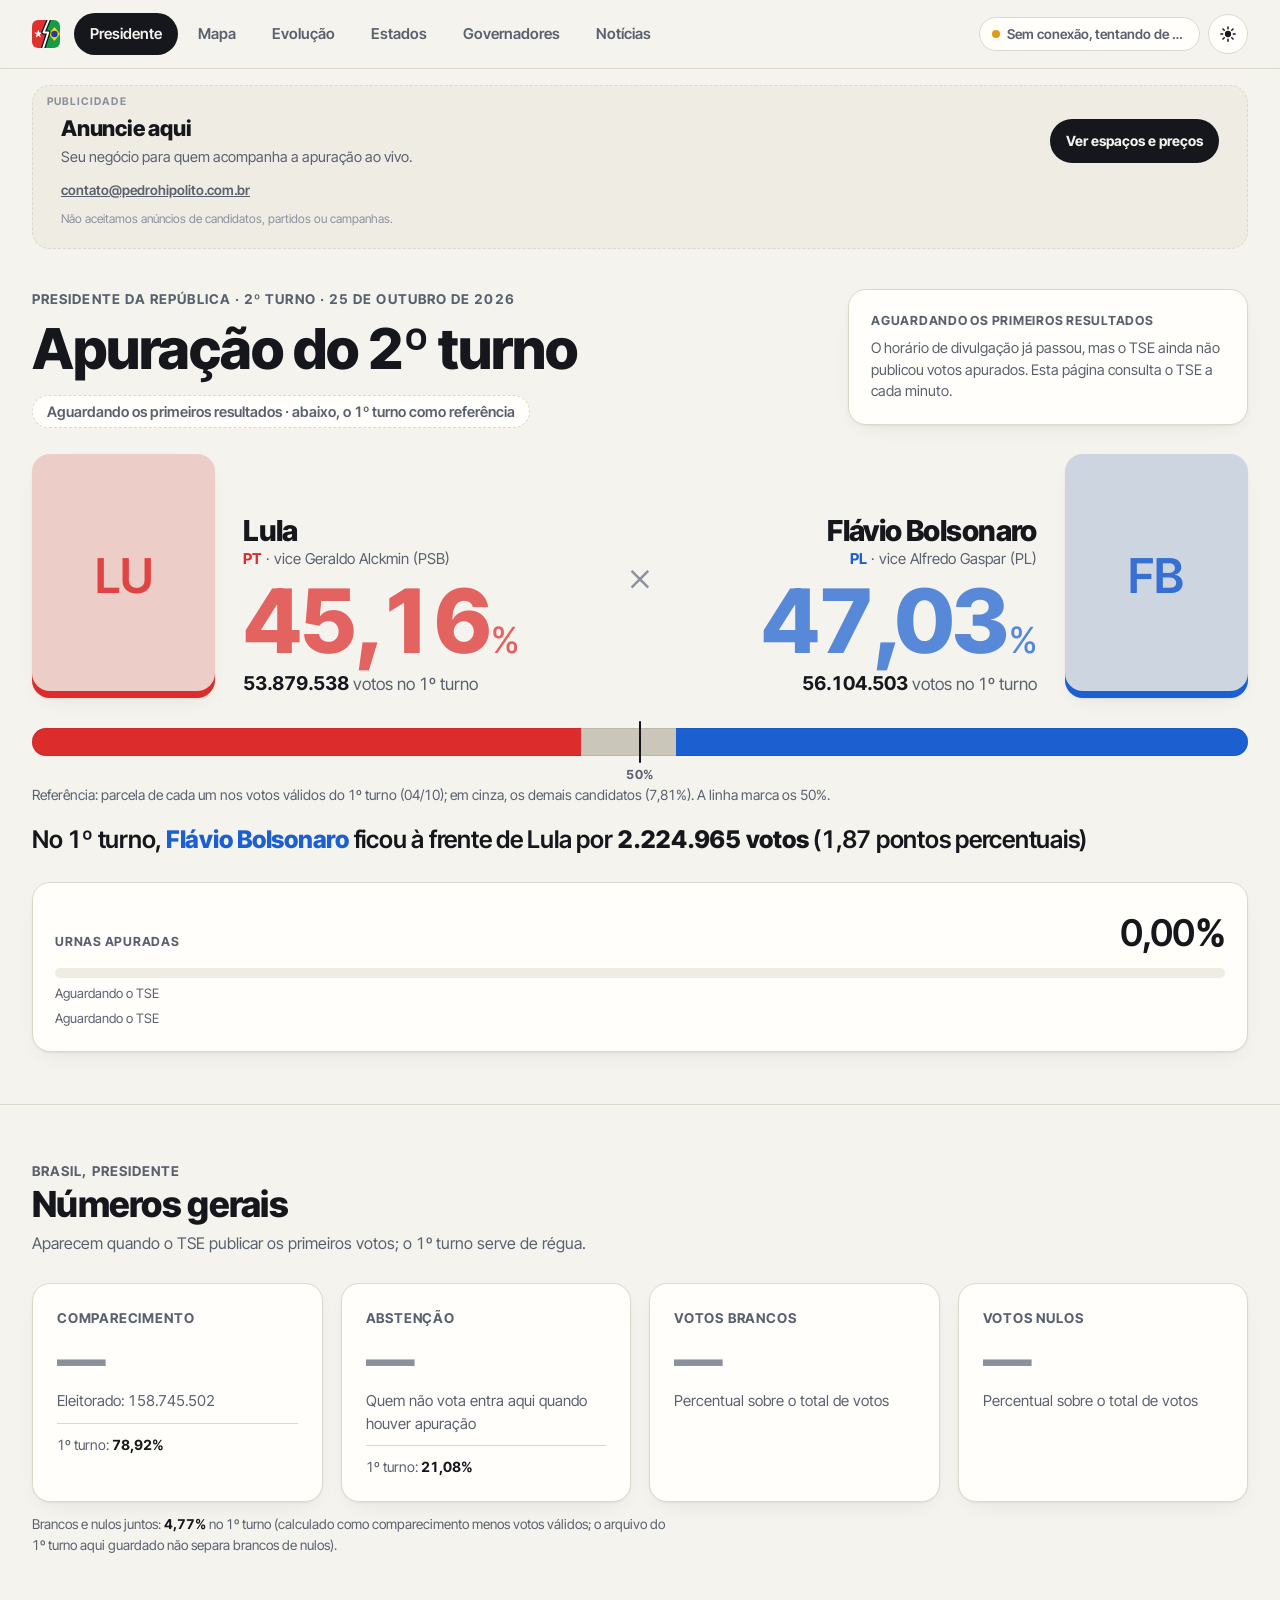
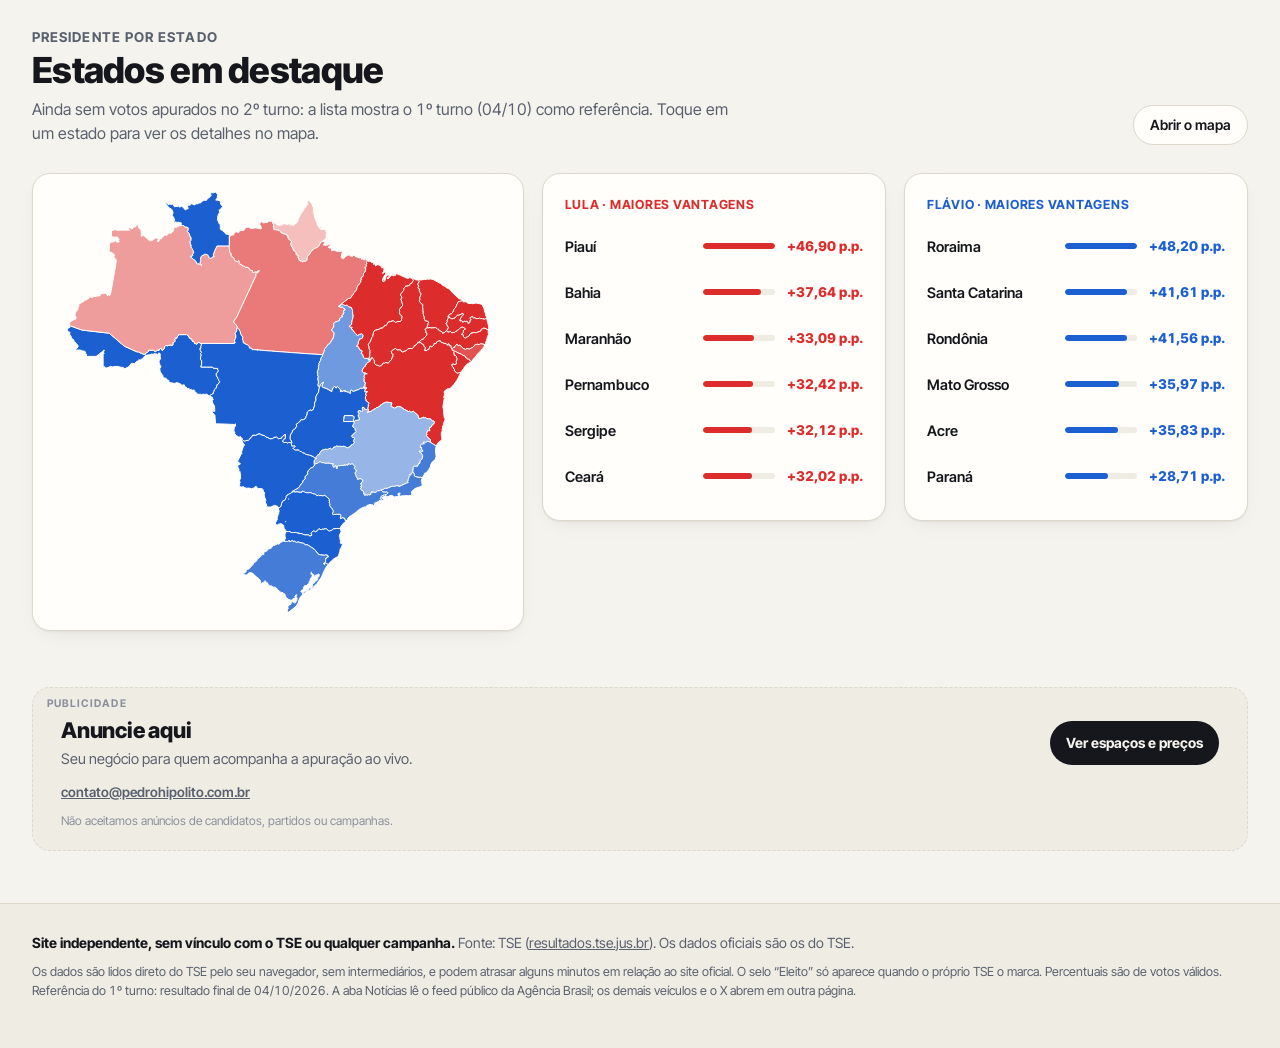
==== index.html @ f832365a "Site: anúncios em revezamento e contador de visitantes" ====
<!doctype html>
<html lang="pt-BR">
<head>
<meta charset="utf-8">
<meta name="viewport" content="width=device-width, initial-scale=1, viewport-fit=cover">
<title>Apuração 2º Turno 2026</title>
<meta name="description" content="Acompanhe ao vivo a apuração do 2º turno das eleições de 25 de outubro de 2026: Presidente, mapa por estado, evolução da apuração, governadores e notícias. Site independente, com dados do TSE.">
<meta name="color-scheme" content="light dark">
<meta name="theme-color" content="#f5f3ee">
<meta property="og:type" content="website">
<meta property="og:locale" content="pt_BR">
<meta property="og:title" content="Apuração 2º Turno 2026">
<meta property="og:description" content="Presidente, mapa por estado e governadores, ao vivo a partir das 17h (Brasília) de 25/10/2026. Site independente, com dados do TSE.">
<meta name="twitter:card" content="summary">
<link rel="icon" href="img/favicon.svg" type="image/svg+xml">
<link rel="preconnect" href="https://fonts.googleapis.com">
<link rel="preconnect" href="https://fonts.gstatic.com" crossorigin>
<link rel="stylesheet" href="https://fonts.googleapis.com/css2?family=Inter+Tight:wght@400;500;600;700;800;900&display=swap">
<script>
/* tema escolhido antes de pintar (evita "piscada") */
document.documentElement.setAttribute("data-theme","light"); /* sempre abre no modo claro; o botão troca só durante a visita */
</script>
<link rel="stylesheet" href="css/estilo.css">
<link rel="stylesheet" href="css/anuncios.css">
</head>
<body>

<div class="faixa-demo" id="faixaDemo" hidden role="status">
  <strong>MODO DEMONSTRAÇÃO — dados falsos.</strong>
  <span>Nada do que aparece aqui é resultado real.</span>
  <a href="./">Sair da demonstração</a>
</div>

<header class="topo">
  <div class="wrap topo-in">
    <a class="marca" href="#presidente" aria-label="Apuração 2º Turno 2026 — início">
      <svg viewBox="0 0 32 32" width="28" height="28" aria-hidden="true"><defs><clipPath id="marcaClip"><rect width="32" height="32" rx="7"/></clipPath></defs><g clip-path="url(#marcaClip)"><path d="M0 0H19L13 32H0Z" fill="#e03131"/><path d="M19 0H32V32H13Z" fill="#169c46"/><path d="M25.6 8 32 16 25.6 24 19.2 16Z" fill="#ffd21f"/><circle cx="25.6" cy="16" r="3.7" fill="#1d3f94"/><path d="M7.20 11.20 8.35 14.42 11.77 14.52 9.05 16.60 10.02 19.88 7.20 17.95 4.38 19.88 5.35 16.60 2.63 14.52 6.05 14.42Z" fill="#fff"/><path d="M19.5 -1 13.2 14.2 18.6 14.2 12.5 33" fill="none" stroke="#15171c" stroke-width="5.2" stroke-linejoin="round"/><path d="M19.5 -1 13.2 14.2 18.6 14.2 12.5 33" fill="none" stroke="#fff" stroke-width="2.2" stroke-linejoin="round"/></g></svg>
      <span class="marca-txt">Apuração <b>2º turno</b> 2026</span>
    </a>
    <nav class="abas" aria-label="Seções do site">
      <div class="abas-lista" role="tablist" id="abasLista" aria-label="Escolha o que ver">
        <button type="button" role="tab" id="tab-presidente" aria-controls="painel-presidente" aria-selected="true" tabindex="0" data-aba="presidente">Presidente</button>
        <button type="button" role="tab" id="tab-mapa" aria-controls="painel-mapa" aria-selected="false" tabindex="-1" data-aba="mapa">Mapa</button>
        <button type="button" role="tab" id="tab-evolucao" aria-controls="painel-evolucao" aria-selected="false" tabindex="-1" data-aba="evolucao">Evolução</button>
        <button type="button" role="tab" id="tab-estados" aria-controls="painel-estados" aria-selected="false" tabindex="-1" data-aba="estados">Estados</button>
        <button type="button" role="tab" id="tab-governadores" aria-controls="painel-governadores" aria-selected="false" tabindex="-1" data-aba="governadores">Governadores</button>
        <button type="button" role="tab" id="tab-noticias" aria-controls="painel-noticias" aria-selected="false" tabindex="-1" data-aba="noticias">Notícias</button>
      </div>
    </nav>
    <div class="topo-dir">
      <span class="status" id="status" data-estado="conectando" role="status" aria-live="polite"><i></i><span id="statusTxt"></span></span>
      <button class="btn-tema" id="btnTema" type="button" aria-label="Alternar entre tema claro e escuro" title="Alternar tema">
        <svg class="ico-sol" viewBox="0 0 24 24" width="18" height="18" aria-hidden="true"><circle cx="12" cy="12" r="4.2" fill="currentColor"/><g stroke="currentColor" stroke-width="2" stroke-linecap="round"><path d="M12 2.5v2.4M12 19.1v2.4M2.5 12h2.4M19.1 12h2.4M5.3 5.3l1.7 1.7M17 17l1.7 1.7M5.3 18.7 7 17M17 7l1.7-1.7"/></g></svg>
        <svg class="ico-lua" viewBox="0 0 24 24" width="18" height="18" aria-hidden="true"><path d="M20.5 14.2A8.5 8.5 0 0 1 9.8 3.5a8.5 8.5 0 1 0 10.7 10.7z" fill="currentColor"/></svg>
      </button>
    </div>
  </div>
</header>

<div class="aviso-versao" id="avisoVersao" hidden role="status" aria-live="polite"></div>

<main id="conteudo">

<!-- ============ ABA 1 · PRESIDENTE ============ -->
<section class="aba-painel" id="painel-presidente" role="tabpanel" aria-labelledby="tab-presidente" tabindex="0" data-aba="presidente">

  <div class="hero" aria-labelledby="tituloHero">
    <div class="wrap hero-grade">
      <div class="hero-cab">
        <p class="kicker">Presidente da República <span aria-hidden="true">·</span> 2º turno <span aria-hidden="true">·</span> 25 de outubro de 2026</p>
        <h1 id="tituloHero" class="hero-titulo">Apuração do <em>2º turno</em></h1>
        <p class="hero-modo" id="heroModo" data-modo="antes"><span class="pilula" id="heroPilula">Referência · resultado do 1º turno</span></p>
      </div>

      <div class="duelo" id="duelo">
        <article class="cand" data-n="13" id="cand13" aria-label="Lula">
          <div class="foto" id="foto13"><span class="ini" aria-hidden="true">LU</span></div>
          <div class="cand-corpo">
            <h2 class="cand-nome">Lula</h2>
            <p class="cand-sub"><span class="partido">PT</span> · vice Geraldo Alckmin (PSB)</p>
            <p class="cand-pct"><span class="pct-num" id="pct13">0,00</span><span class="pct-sinal">%</span></p>
            <p class="cand-votos"><b id="votos13">0</b> <span id="rot13">votos</span></p>
            <p class="selo-eleito" id="eleito13" hidden>Eleito pelo TSE</p>
          </div>
        </article>
        <div class="duelo-x" aria-hidden="true">×</div>
        <article class="cand" data-n="22" id="cand22" aria-label="Flávio Bolsonaro">
          <div class="foto" id="foto22"><span class="ini" aria-hidden="true">FB</span></div>
          <div class="cand-corpo">
            <h2 class="cand-nome">Flávio Bolsonaro</h2>
            <p class="cand-sub"><span class="partido">PL</span> · vice Alfredo Gaspar (PL)</p>
            <p class="cand-pct"><span class="pct-num" id="pct22">0,00</span><span class="pct-sinal">%</span></p>
            <p class="cand-votos"><b id="votos22">0</b> <span id="rot22">votos</span></p>
            <p class="selo-eleito" id="eleito22" hidden>Eleito pelo TSE</p>
          </div>
        </article>
      </div>

      <div class="barra-bloco">
        <div class="barra-dupla" id="barraHero" role="img" aria-label="Proporção de votos entre os dois candidatos">
          <span class="seg seg13" id="seg13"></span><span class="seg segOutros" id="segOutros"></span><span class="seg seg22" id="seg22"></span>
          <i class="tick50" aria-hidden="true"><em>50%</em></i>
        </div>
        <p class="barra-nota" id="barraNota">Barra: parcela de cada um nos votos válidos do 1º turno; cinza = demais candidatos.</p>
      </div>

      <div class="hero-rodape">
        <p class="diferenca" id="heroDif" aria-live="polite">&nbsp;</p>
        <p class="aviso-tse" id="heroEleito" hidden></p>
      </div>

      <div class="painel">
        <div class="painel-bloco contagem" id="blocoContagem" hidden>
          <p class="painel-rot">Divulgação dos resultados a partir das 17h (Brasília) de 25/10/2026</p>
          <div class="relogio" id="relogio" role="timer" aria-label="Contagem regressiva">
            <div><b id="cdDias">00</b><span>dias</span></div>
            <div><b id="cdHoras">00</b><span>horas</span></div>
            <div><b id="cdMin">00</b><span>min</span></div>
            <div><b id="cdSeg">00</b><span>seg</span></div>
          </div>
        </div>
        <div class="painel-bloco aguardando" id="blocoAguardando" hidden>
          <p class="painel-rot">Aguardando os primeiros resultados</p>
          <p class="painel-texto">O horário de divulgação já passou, mas o TSE ainda não publicou votos apurados. Esta página consulta o TSE a cada minuto.</p>
        </div>
        <div class="painel-bloco progresso">
          <div class="prog-topo"><p class="painel-rot">Urnas apuradas</p><p class="prog-num"><b id="progPct">0,00</b>%</p></div>
          <div class="trilho"><span class="trilho-fill" id="progBarra"></span></div>
          <p class="painel-mini" id="progDet">0 de 499.248 seções totalizadas</p>
          <p class="painel-mini" id="heroAtual">Aguardando o TSE</p>
        </div>
      </div>
    </div>
  </div>

  <section class="secao" aria-labelledby="tituloNum">
    <div class="wrap">
      <header class="sec-cab">
        <div>
          <p class="sec-kicker">Brasil, presidente</p>
          <h2 id="tituloNum">Números gerais</h2>
          <p class="sec-sub" id="numSub">Comparecimento e votos que não escolhem candidato, com o 1º turno como régua.</p>
        </div>
      </header>
      <div class="num-grade" id="numGrade"></div>
    </div>
  </section>

  <section class="secao" aria-labelledby="tituloDest">
    <div class="wrap">
      <header class="sec-cab">
        <div>
          <p class="sec-kicker">Presidente por estado</p>
          <h2 id="tituloDest">Estados em destaque</h2>
          <p class="sec-sub" id="destSub">Onde cada candidato tem a maior vantagem.</p>
        </div>
        <button type="button" class="btn-ver" data-ir="mapa">Abrir o mapa</button>
      </header>
      <div class="dest-grade">
        <div class="cartao-g mini-mapa-card">
          <div class="mini-mapa" id="miniMapa" aria-hidden="true"></div>
        </div>
        <div class="cartao-g dest-lista">
          <h3 class="t13">Lula · maiores vantagens</h3>
          <ol class="rank" id="rank13"></ol>
        </div>
        <div class="cartao-g dest-lista">
          <h3 class="t22">Flávio · maiores vantagens</h3>
          <ol class="rank" id="rank22"></ol>
        </div>
      </div>
    </div>
  </section>
</section>

<!-- ============ ABA 2 · MAPA ============ -->
<section class="aba-painel secao" id="painel-mapa" role="tabpanel" aria-labelledby="tab-mapa" tabindex="0" data-aba="mapa" hidden>
  <div class="wrap">
    <header class="sec-cab">
      <div>
        <p class="sec-kicker" id="kickerMapa">Presidente por estado</p>
        <h2 id="tituloMapa">Mapa do Brasil</h2>
        <p class="sec-sub" id="mapaSub">Cada estado leva a cor de quem está à frente; quanto mais intensa, maior a vantagem.</p>
      </div>
      <div class="sec-ctls">
        <div class="seg-ctl" role="group" aria-label="Onde olhar: Brasil ou voto no exterior" id="ctlOnde">
          <button type="button" data-onde="brasil" aria-pressed="true">Brasil</button>
          <button type="button" data-onde="exterior" aria-pressed="false">Exterior</button>
        </div>
        <div class="seg-ctl" role="group" aria-label="Qual turno mostrar no mapa" id="ctlMapa">
          <button type="button" data-modo="2t" aria-pressed="true">2º turno ao vivo</button>
          <button type="button" data-modo="1t" aria-pressed="false">1º turno</button>
        </div>
      </div>
    </header>

    <div class="mapa-grade" id="brasilGrade">
      <div class="mapa-col">
        <div class="mapa-caixa" id="mapaBox" aria-live="off"></div>
        <div class="mapa-extra">
          <button type="button" class="chip-zz" id="chipZZ" data-uf="zz" aria-label="Exterior: ver detalhes"><span class="chip-zz-cor"></span>Exterior</button>
          <span class="mapa-dica" id="mapaDica">Passe o mouse ou toque em um estado.</span>
        </div>
      </div>
      <aside class="mapa-lateral" aria-label="Detalhes do mapa">
        <div class="cartao" id="cartaoUF" aria-live="polite"></div>
        <div class="legenda" id="legenda" aria-label="Legenda do mapa"></div>
        <div class="rank-uf-bloco">
          <h3 class="rank-uf-tit">Ranking dos estados <small id="rankUfNota">por vantagem</small></h3>
          <ol class="rank-uf" id="rankUFs"></ol>
        </div>
      </aside>
    </div>

    <!-- visão "Exterior": mapa-múndi por país (hash #mapa/exterior). Carregada só quando aberta. -->
    <div class="mapa-grade mundi-grade" id="mundiGrade" hidden>
      <div class="mapa-col">
        <div class="mapa-caixa mundi-caixa">
          <div class="mundi-box" id="mundiBox" aria-live="off"><p class="cartao-vazio">Carregando o mapa-múndi…</p></div>
        </div>
        <div class="mapa-extra">
          <button type="button" class="chip-zz" id="chipBR" data-onde="brasil" aria-label="Voltar ao mapa do Brasil">‹ Mapa do Brasil</button>
          <div class="mundi-zoom" role="group" aria-label="Zoom do mapa-múndi">
            <button type="button" id="mzMenos" aria-label="Afastar o mapa" title="Afastar" disabled>−</button>
            <button type="button" id="mzMais" aria-label="Aproximar o mapa" title="Aproximar">+</button>
            <button type="button" id="mzReset" aria-label="Ver o mundo inteiro" title="Ver o mundo inteiro" disabled>
              <svg viewBox="0 0 24 24" width="16" height="16" aria-hidden="true"><path d="M4 9V4h5M20 9V4h-5M4 15v5h5M20 15v5h-5" fill="none" stroke="currentColor" stroke-width="2.2" stroke-linecap="round" stroke-linejoin="round"/></svg>
            </button>
          </div>
          <span class="mapa-dica mundi-estado" id="mundiEstado" role="status" aria-live="polite"></span>
        </div>
      </div>
      <aside class="mapa-lateral" aria-label="Detalhes do mapa-múndi">
        <div class="cartao" id="cartaoPais" aria-live="polite"></div>
        <div class="legenda" id="legendaMundi" aria-label="Legenda do mapa-múndi"></div>
        <div class="rank-pais-bloco">
          <h3 class="rank-uf-tit">Ranking dos países <small id="rankPaisNota">por votos válidos</small></h3>
          <ol class="rank-uf" id="rankPaises"></ol>
          <button type="button" class="btn-ver rank-mais" id="rankPaisMais" hidden>Mostrar todos</button>
        </div>
      </aside>
    </div>
  </div>
</section>

<!-- ============ ABA 3 · EVOLUÇÃO ============ -->
<section class="aba-painel secao" id="painel-evolucao" role="tabpanel" aria-labelledby="tab-evolucao" tabindex="0" data-aba="evolucao" hidden>
  <div class="wrap">
    <header class="sec-cab">
      <div>
        <p class="sec-kicker">Presidente · votos válidos</p>
        <h2 id="tituloEvo">Evolução da apuração</h2>
        <p class="sec-sub">Como a votação de cada candidato muda conforme as urnas vão sendo apuradas. Cada ponto é uma totalização nova do TSE.</p>
      </div>
    </header>
    <div class="evo-grade">
      <div class="cartao-g evo-principal">
        <div class="evo-vazio" id="evoVazio" hidden>
          <svg viewBox="0 0 120 60" width="120" height="60" aria-hidden="true"><path d="M6 50 H114 M6 50 V8" fill="none" stroke="currentColor" stroke-width="2" stroke-linecap="round" opacity=".35"/><path d="M12 40 L38 30 L62 34 L88 20 L108 24" fill="none" stroke="currentColor" stroke-width="2.5" stroke-dasharray="3 5" stroke-linecap="round" opacity=".5"/></svg>
          <p class="evo-vazio-tit">O gráfico começa com a primeira totalização</p>
          <p class="evo-vazio-txt">O TSE começa a divulgar os resultados às 17h (Brasília) de 25/10/2026. A cada atualização, um ponto novo aparece aqui: no eixo horizontal, a porcentagem de urnas apuradas; no vertical, a porcentagem de votos válidos de Lula e de Flávio.</p>
        </div>
        <div class="evo-corpo" id="evoCorpo">
          <div class="evo-leg" aria-hidden="true"><span class="l13"><i></i>Lula</span><span class="l22"><i></i>Flávio Bolsonaro</span></div>
          <h3 class="evo-tit">Votos válidos (%) × urnas apuradas (%)</h3>
          <p class="evo-sel" id="evoSel" aria-live="off">Passe o mouse (ou toque) sobre o gráfico para ver cada totalização.</p>
          <div class="evo-graf" id="evoGraf"></div>
          <h3 class="evo-tit evo-tit-2">Diferença em votos <small>acima de zero: Lula à frente · abaixo: Flávio à frente</small></h3>
          <div class="evo-graf evo-graf-dif" id="evoDif"></div>
        </div>
      </div>
      <aside class="evo-lado" aria-label="Resumo da evolução">
        <div class="cartao-g evo-num c13"><p class="painel-rot">Lula</p><p class="evo-valor" id="evoP13">—</p><p class="evo-det" id="evoV13"></p></div>
        <div class="cartao-g evo-num c22"><p class="painel-rot">Flávio Bolsonaro</p><p class="evo-valor" id="evoP22">—</p><p class="evo-det" id="evoV22"></p></div>
        <div class="cartao-g evo-num"><p class="painel-rot">Diferença</p><p class="evo-valor evo-valor-m" id="evoDifTxt">—</p><p class="evo-det" id="evoDifDet"></p></div>
        <div class="cartao-g evo-num"><p class="painel-rot">Totalizações registradas</p><p class="evo-valor evo-valor-m" id="evoN">0</p><p class="evo-det" id="evoNDet">O gráfico guarda os pontos neste aparelho, só neste navegador.</p></div>
      </aside>
    </div>
  </div>
</section>

<!-- ============ ABA 4 · ESTADOS ============ -->
<section class="aba-painel secao" id="painel-estados" role="tabpanel" aria-labelledby="tab-estados" tabindex="0" data-aba="estados" hidden>
  <div class="wrap">
    <header class="sec-cab">
      <div>
        <p class="sec-kicker">Presidente · 27 estados e exterior</p>
        <h2 id="tituloEstados">Estado por estado</h2>
        <p class="sec-sub">Linhas em tom apagado ainda não têm votos apurados: mostram, para referência, o resultado do 1º turno (marcado “1º T”).</p>
      </div>
    </header>
    <div class="controles">
      <div class="chips" role="group" aria-label="Ordenar estados" id="ctlOrdem">
        <button type="button" data-ord="nome" aria-pressed="true">Nome</button>
        <button type="button" data-ord="margem" aria-pressed="false">Maior vantagem</button>
        <button type="button" data-ord="lula" aria-pressed="false">Lula</button>
        <button type="button" data-ord="flavio" aria-pressed="false">Flávio</button>
        <button type="button" data-ord="apuracao" aria-pressed="false">Apuração</button>
        <button type="button" data-ord="eleitorado" aria-pressed="false">Eleitorado</button>
      </div>
      <label class="check"><input type="checkbox" id="chkRegiao"> <span>Agrupar por região</span></label>
    </div>
    <div class="controles controles-reg">
      <div class="chips" role="group" aria-label="Filtrar por região" id="ctlRegiao">
        <button type="button" data-reg="" aria-pressed="true">Todas</button>
        <button type="button" data-reg="Norte" aria-pressed="false">Norte</button>
        <button type="button" data-reg="Nordeste" aria-pressed="false">Nordeste</button>
        <button type="button" data-reg="Centro-Oeste" aria-pressed="false">Centro-Oeste</button>
        <button type="button" data-reg="Sudeste" aria-pressed="false">Sudeste</button>
        <button type="button" data-reg="Sul" aria-pressed="false">Sul</button>
        <button type="button" data-reg="Exterior" aria-pressed="false">Exterior</button>
      </div>
    </div>
    <div class="uf-cab" aria-hidden="true">
      <span>Estado</span><span>Divisão dos votos</span><span class="t13">Lula</span><span class="t22">Flávio</span><span>Vantagem</span><span>Apurado</span>
    </div>
    <ul class="ufs" id="listaUFs"></ul>
  </div>
</section>

<!-- ============ ABA 5 · GOVERNADORES ============ -->
<section class="aba-painel secao" id="painel-governadores" role="tabpanel" aria-labelledby="tab-governadores" tabindex="0" data-aba="governadores" hidden>
  <div class="wrap">
    <header class="sec-cab">
      <div>
        <p class="sec-kicker">2º turno nos estados</p>
        <h2 id="tituloGov">Governadores</h2>
        <p class="sec-sub">Seis estados têm disputa de governador no 2º turno. As cores aqui só distinguem os dois candidatos de cada estado.</p>
      </div>
    </header>
    <div class="gov-grade" id="govGrade"></div>
  </div>
</section>

<!-- ============ ABA 6 · NOTÍCIAS ============ -->
<section class="aba-painel secao" id="painel-noticias" role="tabpanel" aria-labelledby="tab-noticias" tabindex="0" data-aba="noticias" hidden>
  <div class="wrap">
    <header class="sec-cab">
      <div>
        <p class="sec-kicker">Para acompanhar além dos números</p>
        <h2 id="tituloNot">Notícias</h2>
        <p class="sec-sub" id="notSub">Últimas manchetes da Agência Brasil sobre as eleições e links para acompanhar em outros veículos e no X.</p>
      </div>
    </header>
    <div class="not-grade">
      <div class="cartao-g not-manchetes">
        <h3 class="not-tit">Últimas manchetes <small id="notFonte">Agência Brasil</small></h3>
        <ul class="lista-not" id="listaNot"></ul>
        <p class="not-estado" id="notEstado">Carregando as manchetes…</p>
      </div>
      <aside class="not-lado" id="notLado" aria-label="Links para acompanhar"><div id="notExtra"></div><div id="notLinks"></div></aside>
    </div>
  </div>
</section>

</main>



<footer class="rodape">
  <div class="wrap">
    <p><strong>Site independente, sem vínculo com o TSE ou qualquer campanha.</strong> Fonte: TSE (<a href="https://resultados.tse.jus.br" target="_blank" rel="noopener noreferrer">resultados.tse.jus.br</a>). Os dados oficiais são os do TSE.</p>
    <p class="rodape-mini">Os dados são lidos direto do TSE pelo seu navegador, sem intermediários, e podem atrasar alguns minutos em relação ao site oficial. O selo “Eleito” só aparece quando o próprio TSE o marca. Percentuais são de votos válidos. Referência do 1º turno: resultado final de 04/10/2026. A aba Notícias lê o feed público da Agência Brasil; os demais veículos e o X abrem em outra página.</p>
  </div>
</footer>

<script src="js/apuracao-core.js"></script>
<script src="js/demo.js"></script>
<script src="js/evolucao.js"></script>
<script src="js/noticias.js"></script>
<script src="js/exterior-paises.js"></script>
<script src="js/exterior.js"></script>
<script src="js/mundi.js"></script>
<script src="js/atualizacao-app.js"></script>
<script src="dados/primeiro-turno.js"></script>
<script src="js/mapa-svg.js"></script>
<script src="js/app.js"></script>
<script src="js/mapa-frente.js"></script>
<script src="js/visitantes.js"></script>
<script src="js/vendor/qrcode.min.js"></script>
<script src="js/apoio.js"></script>
<script src="js/baixar-app.js"></script>
<script src="js/anuncios.js"></script>
</body>
</html>
---- css/estilo.css ----
/* Apuração 2º Turno 2026 — estilo. Tokens no :root; tema escuro por prefers-color-scheme ou [data-theme]. */
:root {
  --bg: #f5f3ee;
  --surface: #fffefb;
  --surface-2: #efece4;
  --ink: #15171c;
  --muted: #5a616e;
  --faint: #8a909c;
  --line: #ddd8cb;
  --c13: #dd2c2c;
  --c22: #1c5fd0;
  --outros: #cbc6ba;
  --gA: #0b8576;
  --gB: #c0780a;
  --mapa-vazio: #e2ded3;
  --mapa-sem: #f0ede5;                 /* mapa-múndi: país sem brasileiros votando */
  --sombra: 0 1px 2px rgba(20, 22, 28, .05), 0 8px 24px -12px rgba(20, 22, 28, .12);
  --serif: "Inter Tight", system-ui, -apple-system, "Segoe UI", Roboto, sans-serif; /* títulos e números grandes: sem serifa, direto */
  --sans: "Inter Tight", system-ui, -apple-system, "Segoe UI", Roboto, sans-serif;
  --raio: 16px;
  --gut: 16px;
  --topo-h: 104px;
  color-scheme: light;
}
@media (prefers-color-scheme: dark) {
  :root:not([data-theme="light"]) {
    --bg: #0f1115; --surface: #171a21; --surface-2: #1e222b; --ink: #f1efe9; --muted: #a2a9b6; --faint: #6f7684;
    --line: #2a2f3a; --c13: #ff5a5a; --c22: #5b9bff; --outros: #4a4f5b; --gA: #31c2b0; --gB: #e8a93c;
    --mapa-vazio: #2a2f3a; --mapa-sem: #1d2129; --sombra: 0 1px 2px rgba(0, 0, 0, .3), 0 8px 24px -12px rgba(0, 0, 0, .5);
    color-scheme: dark;
  }
}
:root[data-theme="dark"] {
  --bg: #0f1115; --surface: #171a21; --surface-2: #1e222b; --ink: #f1efe9; --muted: #a2a9b6; --faint: #6f7684;
  --line: #2a2f3a; --c13: #ff5a5a; --c22: #5b9bff; --outros: #4a4f5b; --gA: #31c2b0; --gB: #e8a93c;
  --mapa-vazio: #2a2f3a; --mapa-sem: #1d2129; --sombra: 0 1px 2px rgba(0, 0, 0, .3), 0 8px 24px -12px rgba(0, 0, 0, .5);
  color-scheme: dark;
}

*, *::before, *::after { box-sizing: border-box; }
html { scroll-behavior: smooth; scroll-padding-top: calc(var(--topo-h) + 8px); -webkit-text-size-adjust: 100%; }
body {
  margin: 0; background: var(--bg); color: var(--ink);
  font-family: var(--sans); font-size: 16px; line-height: 1.5;
  font-variant-numeric: tabular-nums lining-nums; -webkit-font-smoothing: antialiased; overflow-x: hidden;
}
img, svg { display: block; max-width: 100%; }
a { color: inherit; }
button { font: inherit; color: inherit; cursor: pointer; }
h1, h2, h3, p { margin: 0; }
[hidden] { display: none !important; }
:focus-visible { outline: 2px solid var(--c22); outline-offset: 2px; border-radius: 6px; }
.wrap { width: 100%; max-width: 1120px; margin: 0 auto; padding: 0 var(--gut); }
.mut { color: var(--muted); }

/* ---------- faixa demo ---------- */
.faixa-demo {
  display: flex; flex-wrap: wrap; gap: 4px 12px; justify-content: center; align-items: center;
  padding: 8px var(--gut); background: #ffd23f; color: #1b1500; font-size: 13px; text-align: center;
}
.faixa-demo strong { letter-spacing: .03em; }
.faixa-demo a { font-weight: 600; }

/* ---------- topo ---------- */
.topo {
  position: sticky; top: 0; z-index: 50; background: color-mix(in srgb, var(--bg) 86%, transparent);
  backdrop-filter: saturate(1.4) blur(10px); -webkit-backdrop-filter: saturate(1.4) blur(10px);
  border-bottom: 1px solid var(--line);
}
.topo-in { display: flex; flex-wrap: wrap; align-items: center; column-gap: 12px; row-gap: 0; }
.marca { order: 1; display: flex; align-items: center; gap: 10px; text-decoration: none; flex: none; min-height: 52px; }
.marca-txt { font-weight: 500; font-size: 15px; letter-spacing: -.01em; white-space: nowrap; }
.marca-txt b { font-weight: 800; }
.topo-dir { order: 2; margin-left: auto; display: flex; align-items: center; gap: 8px; min-width: 0; }
/* abas: no celular, uma linha própria logo abaixo da marca, rolável na horizontal; no desktop, na mesma linha da marca */
.abas { order: 3; flex: 0 0 100%; min-width: 0; }
.abas-lista {
  display: flex; gap: 6px; overflow-x: auto; overscroll-behavior-x: contain; scrollbar-width: none; -webkit-overflow-scrolling: touch;
  margin: 0 calc(var(--gut) * -1); padding: 0 var(--gut) 8px; scroll-padding: 0 var(--gut);
}
.abas-lista::-webkit-scrollbar { display: none; }
.abas-lista [role="tab"] {
  flex: none; min-height: 44px; padding: 0 16px; border-radius: 999px; border: 1px solid transparent; background: transparent;
  font-size: 15px; font-weight: 600; color: var(--muted); white-space: nowrap;
}
.abas-lista [role="tab"]:hover { background: var(--surface-2); color: var(--ink); }
.abas-lista [role="tab"][aria-selected="true"] { background: var(--ink); color: var(--bg); }
.aba-painel:focus { outline: none; }
.status {
  display: inline-flex; align-items: center; gap: 7px; min-width: 0; padding: 5px 10px; border-radius: 999px;
  background: var(--surface); border: 1px solid var(--line); font-size: 12.5px; font-weight: 600; color: var(--muted);
}
.status span { overflow: hidden; text-overflow: ellipsis; white-space: nowrap; max-width: 34vw; }
.status i { width: 8px; height: 8px; border-radius: 50%; background: var(--faint); flex: none; }
.status[data-estado="vivo"] { color: var(--ink); }
.status[data-estado="vivo"] i { background: #1fa855; animation: pulso 1.8s ease-out infinite; }
.status[data-estado="ok"] i { background: #1fa855; }
.status[data-estado="erro"] i { background: #e09a14; }
.status[data-estado="demo"] i { background: #ffb800; animation: pulso 1.8s ease-out infinite; }
@keyframes pulso { 0% { box-shadow: 0 0 0 0 rgba(31, 168, 85, .5); } 100% { box-shadow: 0 0 0 8px rgba(31, 168, 85, 0); } }
.btn-tema { width: 36px; height: 36px; border-radius: 50%; border: 1px solid var(--line); background: var(--surface); display: grid; place-items: center; flex: none; }
.btn-tema:hover { background: var(--surface-2); }
.ico-lua { display: none; }
:root[data-theme="dark"] .ico-sol { display: none; }
:root[data-theme="dark"] .ico-lua { display: block; }
@media (prefers-color-scheme: dark) {
  :root:not([data-theme="light"]) .ico-sol { display: none; }
  :root:not([data-theme="light"]) .ico-lua { display: block; }
}

/* ---------- hero ---------- */
.hero { padding: 28px 0 36px; border-bottom: 1px solid var(--line); }
.kicker { font-size: 12.5px; font-weight: 700; letter-spacing: .08em; text-transform: uppercase; color: var(--muted); }
.hero-titulo { font-family: var(--serif); font-weight: 800; font-size: clamp(2rem, 7.4vw, 3.6rem); line-height: 1.05; letter-spacing: -.02em; margin: 8px 0 14px; }
.hero-titulo em { font-style: normal; font-weight: 800; }
.hero-modo { margin-bottom: 18px; }
.pilula { display: inline-block; padding: 6px 14px; border-radius: 18px; font-size: 13px; font-weight: 600; line-height: 1.35; background: var(--surface); border: 1px solid var(--line); color: var(--muted); }
.hero-modo[data-modo="vivo"] .pilula { color: var(--ink); border-color: color-mix(in srgb, #1fa855 55%, var(--line)); background: color-mix(in srgb, #1fa855 10%, var(--surface)); }
.hero-modo[data-modo="antes"] .pilula, .hero-modo[data-modo="aguardando"] .pilula { border-style: dashed; }

.duelo { display: grid; grid-template-columns: minmax(0, 1fr) minmax(0, 1fr); gap: 8px; align-items: start; }
.duelo-x { align-self: center; font-family: var(--serif); font-size: 1.4rem; color: var(--faint); display: none; }
.cand { position: relative; display: flex; flex-direction: column; gap: 10px; min-width: 0; }
.cand[data-n="22"] { align-items: flex-end; text-align: right; }
.foto {
  position: relative; width: clamp(92px, 27vw, 176px); aspect-ratio: 3 / 4; border-radius: 14px; overflow: hidden;
  background: color-mix(in srgb, var(--cor) 16%, var(--surface-2)); box-shadow: inset 0 -5px 0 var(--cor), var(--sombra);
}
.cand[data-n="13"] { --cor: var(--c13); }
.cand[data-n="22"] { --cor: var(--c22); }
.foto img { position: absolute; inset: 0; width: 100%; height: 100%; object-fit: cover; object-position: center 18%; }
.foto img.erro { display: none; }
.ini { position: absolute; inset: 0; display: grid; place-items: center; font-family: var(--serif); font-weight: 600; font-size: 2rem; color: var(--cor); opacity: .85; }
.cand-nome { font-size: clamp(1.25rem, 4.6vw, 2rem); font-weight: 800; letter-spacing: -.02em; line-height: 1.1; }
.cand-sub { font-size: 13px; color: var(--muted); margin-top: 2px; }
.partido { font-weight: 700; color: var(--cor); }
.cand-pct { margin-top: 6px; display: flex; align-items: baseline; gap: 2px; line-height: 1; }
.cand[data-n="22"] .cand-pct { justify-content: flex-end; }
.pct-num { font-family: var(--serif); font-weight: 800; font-size: clamp(2.7rem, 12.5vw, 6rem); letter-spacing: -.035em; color: var(--cor);  font-variant-numeric: tabular-nums;}
.pct-sinal { font-family: var(--serif); font-weight: 500; font-size: clamp(1.2rem, 5vw, 2.3rem); color: var(--cor); opacity: .8; }
.cand-votos { font-size: 14px; color: var(--muted); margin-top: 4px; }
.cand-votos b { color: var(--ink); font-weight: 700; font-size: 1.12em; }
.cand.ref .pct-num, .cand.ref .pct-sinal { opacity: .72; }
.selo-eleito {
  display: inline-block; margin-top: 8px; padding: 4px 12px; border-radius: 999px; font-size: 12px; font-weight: 800; letter-spacing: .12em;
  text-transform: uppercase; color: #fff; background: var(--cor);
}
:root[data-theme="dark"] .selo-eleito { color: #101216; }
@media (prefers-color-scheme: dark) { :root:not([data-theme="light"]) .selo-eleito { color: #101216; } }

.barra-bloco { margin-top: 26px; }
.barra-dupla { position: relative; display: flex; height: 22px; border-radius: 999px; overflow: visible; background: var(--surface-2); }
.seg { height: 100%; transition: width .9s cubic-bezier(.2, .7, .2, 1); width: 0; }
.seg13 { background: var(--c13); border-radius: 999px 0 0 999px; }
.seg22 { background: var(--c22); border-radius: 0 999px 999px 0; margin-left: auto; }
.segOutros { background: var(--outros); }
.barra-dupla::after { content: ""; position: absolute; inset: 0; border-radius: 999px; box-shadow: inset 0 0 0 1px color-mix(in srgb, var(--ink) 8%, transparent); pointer-events: none; }
.tick50 { position: absolute; left: 50%; top: -7px; bottom: -7px; width: 2px; margin-left: -1px; background: var(--ink); border-radius: 2px; z-index: 2; }
.tick50 em { position: absolute; top: 100%; left: 50%; transform: translateX(-50%); font-style: normal; font-size: 11px; font-weight: 700; color: var(--muted); margin-top: 3px; letter-spacing: .04em; }
.barra-nota { margin-top: 24px; font-size: 12.5px; color: var(--muted); }
.diferenca { margin-top: 14px; font-size: clamp(1.02rem, 3.6vw, 1.3rem); font-weight: 600; letter-spacing: -.01em; min-height: 1.5em; }
.diferenca b { font-weight: 800; }
.diferenca .c13 { color: var(--c13); } .diferenca .c22 { color: var(--c22); }
.aviso-tse { margin-top: 10px; padding: 10px 14px; border-radius: 12px; font-weight: 700; background: var(--surface); border: 1px solid var(--line); }

.painel { display: grid; gap: 12px; margin-top: 22px; }
.painel-bloco { background: var(--surface); border: 1px solid var(--line); border-radius: var(--raio); padding: 16px; box-shadow: var(--sombra); }
.painel-rot { font-size: 12.5px; font-weight: 700; letter-spacing: .06em; text-transform: uppercase; color: var(--muted); }
.painel-texto { margin-top: 6px; color: var(--muted); font-size: 14.5px; }
.painel-mini { font-size: 13px; color: var(--muted); margin-top: 6px; }
.relogio { display: grid; grid-template-columns: repeat(4, 1fr); gap: 8px; margin-top: 12px; }
.relogio div { background: var(--surface-2); border-radius: 12px; padding: 10px 4px 8px; text-align: center; }
.relogio b { display: block; font-family: var(--serif); font-weight: 800; font-size: clamp(1.7rem, 8vw, 2.8rem); line-height: 1.05; letter-spacing: -.02em;  font-variant-numeric: tabular-nums;}
.relogio span { font-size: 11.5px; color: var(--muted); font-weight: 600; text-transform: uppercase; letter-spacing: .06em; }
.prog-topo { display: flex; justify-content: space-between; align-items: baseline; gap: 12px; }
.prog-num { font-family: var(--serif); font-size: 1.7rem; font-weight: 800; letter-spacing: -.02em;  font-variant-numeric: tabular-nums;}
.prog-num b { font-weight: 600; }
.trilho { margin-top: 8px; height: 10px; border-radius: 99px; background: var(--surface-2); overflow: hidden; }
.trilho-fill { display: block; height: 100%; width: 0; border-radius: 99px; background: var(--ink); transition: width .9s cubic-bezier(.2, .7, .2, 1); }

/* ---------- seções ---------- */
.secao { padding: 44px 0 8px; }
.secao:last-of-type { padding-bottom: 48px; }
.sec-cab { display: flex; flex-wrap: wrap; justify-content: space-between; align-items: flex-end; gap: 16px; margin-bottom: 20px; }
.sec-kicker { font-size: 12.5px; font-weight: 700; letter-spacing: .08em; text-transform: uppercase; color: var(--muted); }
.sec-cab h2 { font-family: var(--serif); font-weight: 800; font-size: clamp(1.7rem, 6vw, 2.5rem); line-height: 1.1; letter-spacing: -.02em; margin-top: 4px; }
.sec-sub { margin-top: 6px; color: var(--muted); font-size: 14.5px; max-width: 62ch; }
.seg-ctl { display: inline-flex; padding: 3px; border-radius: 999px; background: var(--surface-2); border: 1px solid var(--line); }
.seg-ctl button { border: 0; background: transparent; padding: 7px 14px; border-radius: 999px; font-size: 13.5px; font-weight: 600; color: var(--muted); }
.seg-ctl button[aria-pressed="true"] { background: var(--surface); color: var(--ink); box-shadow: 0 1px 3px rgba(0, 0, 0, .12); }

/* ---------- mapa ---------- */
.mapa-grade { display: grid; gap: 20px; }
.mapa-col { min-width: 0; }
.mapa-caixa { background: var(--surface); border: 1px solid var(--line); border-radius: var(--raio); padding: 8px; box-shadow: var(--sombra); }
.mapa-svg { width: 100%; height: auto; max-height: 76vh; margin: 0 auto; }
.mapa-svg path {
  fill: var(--mapa-vazio); stroke: var(--surface); stroke-width: 1.4px; vector-effect: non-scaling-stroke; stroke-linejoin: round;
  cursor: pointer; transition: fill .6s ease, filter .15s ease; outline: none;
}
.mapa-svg path[data-l="13"] { --cor: var(--c13); }
.mapa-svg path[data-l="22"] { --cor: var(--c22); }
.mapa-svg path[data-l] { fill: color-mix(in srgb, var(--cor) calc(var(--m) * 1%), var(--surface)); }
[data-b="1"] { --m: 30; } [data-b="2"] { --m: 46; } [data-b="3"] { --m: 63; } [data-b="4"] { --m: 82; } [data-b="5"] { --m: 100; }
.mapa-svg path:hover, .mapa-svg path.sel, .mapa-svg path.hl { stroke: var(--ink); stroke-width: 2.4px; filter: brightness(1.04); }
.mapa-svg path:focus-visible { stroke: var(--ink); stroke-width: 2.6px; }
.mapa-extra { display: flex; flex-wrap: wrap; align-items: center; gap: 8px 14px; margin-top: 10px; }
.chip-zz {
  display: inline-flex; align-items: center; gap: 8px; padding: 6px 12px; border-radius: 999px; border: 1px solid var(--line);
  background: var(--surface); font-size: 13.5px; font-weight: 600;
}
.chip-zz-cor { width: 14px; height: 14px; border-radius: 4px; background: var(--mapa-vazio); }
.chip-zz[data-l="13"] .chip-zz-cor { background: color-mix(in srgb, var(--c13) calc(var(--m) * 1%), var(--surface)); }
.chip-zz[data-l="22"] .chip-zz-cor { background: color-mix(in srgb, var(--c22) calc(var(--m) * 1%), var(--surface)); }
.chip-zz.sel { border-color: var(--ink); }
.mapa-dica { font-size: 13px; color: var(--muted); }
.legenda { display: grid; gap: 8px; margin-top: 14px; font-size: 12.5px; color: var(--muted); }
.leg-linha { display: flex; align-items: center; gap: 10px; flex-wrap: wrap; }
.leg-nome { min-width: 84px; font-weight: 700; color: var(--ink); }
.leg-esc { display: flex; gap: 3px; }
.leg-esc i { width: 34px; height: 12px; border-radius: 3px; display: block; }
.leg-esc.s13 i { background: color-mix(in srgb, var(--c13) calc(var(--m) * 1%), var(--surface)); }
.leg-esc.s22 i { background: color-mix(in srgb, var(--c22) calc(var(--m) * 1%), var(--surface)); }
.leg-esc.vazio i { background: var(--mapa-vazio); width: 24px; }
.leg-rot { font-size: 12px; }

.cartao, .cartao-g {
  background: var(--surface); border: 1px solid var(--line); border-radius: var(--raio); padding: 18px; box-shadow: var(--sombra);
  align-self: start; min-width: 0;
}
.mapa-lateral { display: grid; gap: 16px; min-width: 0; align-content: start; }
.mapa-lateral .legenda { margin-top: 0; }
.rank-uf-bloco { display: none; }
.cartao h3 { font-family: var(--serif); font-size: 1.6rem; font-weight: 800; letter-spacing: -.02em; line-height: 1.1; }
.cartao h3 small { display: block; font-family: var(--sans); font-size: 12px; font-weight: 700; letter-spacing: .08em; text-transform: uppercase; color: var(--muted); margin-bottom: 4px; }
.cartao-vazio { color: var(--muted); font-size: 14.5px; }
.cartao-modo { display: inline-block; margin: 8px 0 12px; padding: 3px 10px; border-radius: 999px; font-size: 12px; font-weight: 700; background: var(--surface-2); color: var(--muted); }
.cartao-modo.vivo { background: color-mix(in srgb, #1fa855 14%, var(--surface)); color: var(--ink); }
.mini-barra { display: flex; height: 12px; border-radius: 99px; overflow: hidden; background: var(--surface-2); position: relative; }
.mini-barra .a { background: var(--c13); } .mini-barra .o { background: var(--outros); } .mini-barra .b { background: var(--c22); margin-left: auto; }
.mini-barra.ref { opacity: .6; }
.mini-barra::after { content: ""; position: absolute; left: 50%; top: 0; bottom: 0; width: 2px; margin-left: -1px; background: var(--surface); opacity: .9; }
.lin { display: grid; grid-template-columns: 10px 1fr auto; gap: 4px 10px; align-items: baseline; margin-top: 12px; }
.lin .pt { width: 10px; height: 10px; border-radius: 3px; align-self: center; }
.lin.c13 .pt { background: var(--c13); } .lin.c22 .pt { background: var(--c22); }
.lin b { font-size: 1.15rem; font-weight: 800; }
.lin span.v { grid-column: 2 / 4; font-size: 13px; color: var(--muted); margin-top: -2px; }
.cartao-info { margin-top: 14px; padding-top: 12px; border-top: 1px solid var(--line); font-size: 14px; display: grid; gap: 6px; }
.cartao-info .c13 { color: var(--c13); font-weight: 700; } .cartao-info .c22 { color: var(--c22); font-weight: 700; }
.cartao-info .mut { color: var(--muted); font-size: 13px; }

/* ---------- lista de estados ---------- */
.controles { display: flex; flex-wrap: wrap; align-items: center; justify-content: space-between; gap: 12px; margin-bottom: 14px; }
.chips { display: flex; flex-wrap: wrap; gap: 6px; }
.chips button { border: 1px solid var(--line); background: var(--surface); padding: 6px 12px; border-radius: 999px; font-size: 13.5px; font-weight: 600; color: var(--muted); }
.chips button[aria-pressed="true"] { background: var(--ink); border-color: var(--ink); color: var(--bg); }
.check { display: inline-flex; align-items: center; gap: 8px; font-size: 14px; color: var(--muted); font-weight: 500; cursor: pointer; }
.check input { width: 18px; height: 18px; accent-color: var(--ink); }
.uf-cab { display: none; }
.ufs { list-style: none; margin: 0; padding: 0; display: grid; gap: 8px; }
.ufs li.reg { margin: 14px 0 2px; font-size: 12.5px; font-weight: 800; letter-spacing: .08em; text-transform: uppercase; color: var(--muted); }
.ufs li.uf {
  display: grid; grid-template-columns: 1fr 1fr auto; grid-template-areas: "nome nome marg" "barra barra barra" "l13 l22 apur";
  gap: 6px 12px; align-items: center; padding: 12px 14px; background: var(--surface); border: 1px solid var(--line); border-radius: 14px;
}
.ufs li.uf:hover, .ufs li.uf.hl { border-color: var(--ink); }
.uf-nome { grid-area: nome; font-weight: 700; font-size: 15.5px; }
.uf-nome small { font-weight: 600; color: var(--faint); margin-left: 6px; font-size: 12px; }
.uf-barra { grid-area: barra; }
.uf-n { font-size: 14px; }
.uf-n.l13 { grid-area: l13; } .uf-n.l22 { grid-area: l22; }
.uf-n b { font-weight: 800; font-size: 1.05rem; }
.uf-n.l13 b { color: var(--c13); } .uf-n.l22 b { color: var(--c22); }
.uf-n .d { display: block; font-size: 12px; color: var(--muted); font-weight: 500; min-height: 1.2em; }
.uf-marg { grid-area: marg; text-align: right; font-size: 13.5px; font-weight: 700; }
.uf-marg.c13 { color: var(--c13); } .uf-marg.c22 { color: var(--c22); }
.uf-marg small { display: block; font-size: 11.5px; font-weight: 500; color: var(--muted); }
.uf-apur { grid-area: apur; text-align: right; font-size: 13px; color: var(--muted); min-width: 64px; }
.uf-apur .mini-trilho { height: 4px; border-radius: 9px; background: var(--surface-2); margin-top: 4px; overflow: hidden; }
.uf-apur .mini-trilho span { display: block; height: 100%; background: var(--ink); border-radius: 9px; transition: width .9s cubic-bezier(.2, .7, .2, 1); }
.ufs li.uf.ref .uf-n b, .ufs li.uf.ref .uf-nome { opacity: .62; }
.ufs li.uf.ref .uf-n.l13 b, .ufs li.uf.ref .uf-n.l22 b { color: var(--muted); }
.tag-ref { display: inline-block; margin-left: 5px; padding: 0 5px; border-radius: 4px; font-size: 10.5px; font-weight: 800; letter-spacing: .04em; color: var(--muted); background: var(--surface-2); vertical-align: 1px; }
.uf-barra .mini-barra { height: 8px; }

/* ---------- governadores ---------- */
.gov-grade { display: grid; gap: 14px; }
.gov-card { background: var(--surface); border: 1px solid var(--line); border-radius: var(--raio); padding: 16px; box-shadow: var(--sombra); display: flex; flex-direction: column; gap: 12px; }
.gov-topo { display: flex; justify-content: space-between; align-items: baseline; gap: 12px; }
.gov-topo h3 { font-family: var(--serif); font-size: 1.45rem; font-weight: 800; letter-spacing: -.02em; }
.gov-topo span { font-size: 12.5px; color: var(--muted); font-weight: 600; }
.gov-c { display: grid; grid-template-columns: 56px 1fr auto; gap: 12px; align-items: center; }
.gov-foto { --cor: var(--gA); position: relative; width: 56px; aspect-ratio: 3 / 4; border-radius: 10px; overflow: hidden; background: color-mix(in srgb, var(--cor) 16%, var(--surface-2)); box-shadow: inset 0 -4px 0 var(--cor); }
.gov-c.b .gov-foto { --cor: var(--gB); }
.gov-foto img { position: absolute; inset: 0; width: 100%; height: 100%; object-fit: cover; object-position: center 18%; }
.gov-foto img.erro { display: none; }
.gov-foto .ini { font-size: 1rem; color: var(--cor); }
.gov-nome { font-weight: 800; font-size: 1.02rem; line-height: 1.2; letter-spacing: -.01em; }
.gov-sub { font-size: 12.5px; color: var(--muted); }
.gov-sub .partido { color: var(--gA); } .gov-c.b .gov-sub .partido { color: var(--gB); }
.gov-pct { text-align: right; font-family: var(--serif); font-weight: 800; font-size: 1.9rem; letter-spacing: -.03em; line-height: 1; color: var(--gA);  font-variant-numeric: tabular-nums;}
.gov-c.b .gov-pct { color: var(--gB); }
.gov-pct small { display: block; font-family: var(--sans); font-size: 12px; letter-spacing: 0; font-weight: 500; color: var(--muted); margin-top: 3px; }
.gov-c.ref .gov-pct { opacity: .7; }
.gov-barra { display: flex; height: 12px; border-radius: 99px; background: var(--surface-2); overflow: hidden; position: relative; }
.gov-barra .a { background: var(--gA); } .gov-barra .b { background: var(--gB); margin-left: auto; } .gov-barra .o { background: var(--outros); }
.gov-barra span { transition: width .9s cubic-bezier(.2, .7, .2, 1); }
.gov-barra::after { content: ""; position: absolute; left: 50%; top: 0; bottom: 0; width: 2px; margin-left: -1px; background: var(--surface); }
.gov-barra.ref { opacity: .6; }
.gov-rod { font-size: 13px; color: var(--muted); display: grid; gap: 4px; padding-top: 10px; border-top: 1px solid var(--line); }
.gov-rod b { color: var(--ink); font-weight: 700; }
.gov-prog { display: flex; align-items: center; gap: 10px; font-size: 13px; color: var(--muted); }
.gov-prog .trilho { flex: 1; margin: 0; height: 6px; }
.selo-mini { display: inline-block; margin-left: 6px; padding: 1px 8px; border-radius: 99px; font-size: 10.5px; font-weight: 800; letter-spacing: .1em; text-transform: uppercase; background: var(--cor, var(--gA)); color: #fff; vertical-align: 2px; }
.gov-c.b .selo-mini { --cor: var(--gB); }
:root[data-theme="dark"] .selo-mini { color: #101216; }
@media (prefers-color-scheme: dark) { :root:not([data-theme="light"]) .selo-mini { color: #101216; } }

/* ---------- números gerais ---------- */
.num-grade { display: grid; grid-template-columns: repeat(2, minmax(0, 1fr)); gap: 12px; }
.num-card { background: var(--surface); border: 1px solid var(--line); border-radius: var(--raio); padding: 16px; box-shadow: var(--sombra); min-width: 0; }
.num-card h3 { font-size: 12.5px; font-weight: 700; letter-spacing: .06em; text-transform: uppercase; color: var(--muted); }
.num-valor { margin-top: 8px; font-family: var(--serif); font-weight: 800; font-size: clamp(1.9rem, 8vw, 2.8rem); letter-spacing: -.03em; line-height: 1;  font-variant-numeric: tabular-nums;}
.num-valor small { font-size: .55em; font-weight: 500; opacity: .8; }
.num-valor.vazio { color: var(--faint); }
.num-abs { margin-top: 6px; font-size: 13.5px; color: var(--muted); }
.num-ref { margin-top: 10px; padding-top: 10px; border-top: 1px solid var(--line); font-size: 13px; color: var(--muted); }
.num-ref b { color: var(--ink); }
.num-nota { margin-top: 12px; font-size: 13.5px; color: var(--muted); max-width: 80ch; }
.num-nota b { color: var(--ink); }

/* ---------- rodapé ---------- */
.rodape { margin-top: 24px; padding: 28px 0 48px; border-top: 1px solid var(--line); background: var(--surface-2); color: var(--muted); font-size: 14px; }
.rodape p + p { margin-top: 10px; }
.rodape strong { color: var(--ink); }
.rodape-mini { font-size: 12.5px; }

/* ---------- telas maiores ---------- */
@media (min-width: 640px) {
  :root { --gut: 24px; }
  .duelo { gap: 24px; grid-template-columns: minmax(0, 1fr) auto minmax(0, 1fr); }
  .duelo-x { display: block; }
  .cand { flex-direction: row; gap: 18px; align-items: flex-end; }
  .cand[data-n="22"] { flex-direction: row-reverse; align-items: flex-end; }
  .foto { flex: none; width: clamp(120px, 17vw, 190px); }
  .cand-corpo { min-width: 0; }
  .painel.dois { grid-template-columns: 1.2fr 1fr; align-items: stretch; }
  .painel.dois .painel-bloco.progresso { grid-column: 2; grid-row: 1; }
  .painel.dois .painel-bloco.contagem, .painel.dois .painel-bloco.aguardando { grid-column: 1; grid-row: 1; }
  .gov-grade { grid-template-columns: repeat(2, minmax(0, 1fr)); }
  .num-grade { grid-template-columns: repeat(4, minmax(0, 1fr)); }
  .status span { max-width: none; }
}
@media (max-width: 639.98px) {
  /* celular: foto menor dentro do cartão, nomes quebram */
  .cand-sub { font-size: 12px; }
  .marca-txt { display: none; }
  .status span { max-width: 48vw; }
}
@media (min-width: 900px) {
  .hero { padding: 44px 0 48px; }
  .uf-cab, .ufs li.uf { grid-template-columns: minmax(150px, 1.3fr) minmax(160px, 2fr) 104px 104px 118px 92px; }
  .uf-cab { display: grid; gap: 12px; padding: 0 14px 6px; font-size: 12px; font-weight: 700; letter-spacing: .06em; text-transform: uppercase; color: var(--muted); }
  .uf-cab .t13 { color: var(--c13); } .uf-cab .t22 { color: var(--c22); }
  .ufs li.uf { grid-template-areas: "nome barra l13 l22 marg apur"; padding: 10px 14px; }
  .uf-marg { text-align: left; }
  .uf-apur { text-align: left; }
}

/* ---------- peças novas (abas) ---------- */
.topo-dir { min-height: 52px; }
.btn-ver { border: 1px solid var(--line); background: var(--surface); padding: 8px 16px; border-radius: 999px; font-size: 14px; font-weight: 600; min-height: 40px; }
.btn-ver:hover { border-color: var(--ink); }
.cartao-g h3 { font-size: 12.5px; font-weight: 700; letter-spacing: .06em; text-transform: uppercase; color: var(--muted); }
.cartao-g h3.t13 { color: var(--c13); } .cartao-g h3.t22 { color: var(--c22); }
.cartao-g h3 small { text-transform: none; letter-spacing: 0; font-weight: 500; margin-left: 6px; }
.hero-cab { grid-area: cab; }

/* destaques da aba Presidente */
.dest-grade { display: grid; gap: 14px; }
.mini-mapa-card { display: grid; place-items: center; padding: 12px; }
.mini-mapa { width: 100%; max-width: 360px; }
.mini-mapa .mapa-svg { max-height: 300px; pointer-events: auto; }
.mini-mapa .mapa-svg path { stroke-width: 1px; }
.rank { list-style: none; margin: 10px 0 0; padding: 0; display: grid; gap: 2px; }
.rank-lin {
  display: grid; grid-template-columns: minmax(0, 1fr) 72px auto; gap: 12px; align-items: center; width: 100%; text-align: left;
  min-height: 44px; padding: 6px 10px; margin: 0 -10px; width: calc(100% + 20px); border: 0; border-radius: 10px; background: transparent; font-size: 14.5px;
}
.rank-lin:hover, .rank-lin.sel { background: var(--surface-2); }
.rk-nome { font-weight: 600; overflow: hidden; text-overflow: ellipsis; white-space: nowrap; }
.rk-bar { height: 6px; border-radius: 9px; background: var(--surface-2); overflow: hidden; display: block; }
.rk-bar i { display: block; height: 100%; border-radius: 9px; background: var(--outros); }
.t13 + .rank .rk-bar i { background: var(--c13); } .t22 + .rank .rk-bar i { background: var(--c22); }
.rank-lin b { font-size: 13.5px; font-weight: 800; white-space: nowrap; }
.t13 + .rank .rank-lin b { color: var(--c13); } .t22 + .rank .rank-lin b { color: var(--c22); }
.rank-vazio { color: var(--muted); font-size: 14px; padding: 8px 0; }

/* ranking lateral do mapa (desktop) */
.rank-uf-tit { font-size: 12.5px; font-weight: 700; letter-spacing: .06em; text-transform: uppercase; color: var(--muted); margin-bottom: 6px; }
.rank-uf-tit small { text-transform: none; letter-spacing: 0; font-weight: 500; }
.rank-uf { list-style: none; margin: 0; padding: 0; display: grid; }
.rank-uf .rank-lin { grid-template-columns: 12px minmax(0, 1fr) auto; min-height: 36px; padding: 4px 10px; font-size: 14px; }
.rk-pt { width: 10px; height: 10px; border-radius: 3px; background: var(--mapa-vazio); }
.rk-pt.c13 { background: var(--c13); } .rk-pt.c22 { background: var(--c22); }
.rank-uf .rank-lin b.c13 { color: var(--c13); } .rank-uf .rank-lin b.c22 { color: var(--c22); } .rank-uf .rank-lin b.mut { color: var(--faint); font-weight: 500; }

/* ---------- mapa-múndi (aba Mapa > Exterior) ---------- */
.sec-ctls { display: flex; flex-wrap: wrap; gap: 8px 10px; }
.mundi-caixa { padding: 6px; overflow: hidden; }
@media (max-width: 639.98px) { .mundi-caixa { margin: 0 calc(-1 * var(--gut)); border-left: 0; border-right: 0; border-radius: 0; padding: 4px 0; } .mundi-box { border-radius: 0; } }
.mundi-box { overflow: hidden; border-radius: calc(var(--raio) - 6px); }
.mundi-svg { width: 100%; height: auto; max-height: none; margin: 0 auto; display: block; touch-action: pan-y pinch-zoom; user-select: none; -webkit-user-select: none; }
.mundi-box.zoom .mundi-svg { touch-action: none; cursor: grab; }
.mundi-svg .terra { fill: var(--mapa-sem); stroke: var(--surface); stroke-width: .5px; vector-effect: non-scaling-stroke; pointer-events: none; }
.mundi-svg [data-pais] {
  fill: var(--mapa-vazio); stroke: var(--surface); stroke-width: .8px; vector-effect: non-scaling-stroke; stroke-linejoin: round;
  cursor: pointer; transition: fill .6s ease, filter .15s ease; outline: none;
}
.mundi-svg [data-pais="BR"] { fill: color-mix(in srgb, var(--ink) 9%, var(--surface)); stroke-width: .6px; }
.mundi-svg [data-pais="BR"]:hover { fill: color-mix(in srgb, var(--ink) 16%, var(--surface)); }
.mundi-svg [data-pais][data-l="13"] { --cor: var(--c13); }
.mundi-svg [data-pais][data-l="22"] { --cor: var(--c22); }
.mundi-svg [data-pais][data-l] { fill: color-mix(in srgb, var(--cor) calc(var(--m) * 1%), var(--surface)); }
.mundi-svg .bolha { stroke: var(--faint); stroke-width: 1px; }
.mundi-svg .bolha[data-l] { stroke: color-mix(in srgb, var(--cor) 70%, var(--ink)); }
.mundi-svg [data-pais]:not([data-pais="BR"]):hover, .mundi-svg [data-pais].sel { stroke: var(--ink); stroke-width: 2px; filter: brightness(1.04); }
.mundi-svg .bolha:hover, .mundi-svg .bolha.sel { stroke-width: 2.2px; }
.mundi-zoom { display: flex; gap: 6px; margin-left: auto; }
.mundi-estado { flex: 1 1 100%; order: 3; }
.mundi-zoom button {
  width: 40px; height: 40px; display: grid; place-items: center; border-radius: 12px; border: 1px solid var(--line);
  background: var(--surface); color: var(--ink); font-size: 22px; font-weight: 600; line-height: 1; padding: 0;
}
.mundi-zoom button:disabled { opacity: .4; cursor: default; }
.mundi-zoom button:not(:disabled):hover { border-color: var(--ink); }
.leg-esc.sem i { background: var(--mapa-sem); width: 24px; border: 1px solid var(--line); }
.rank-pais-bloco { display: block; }
.rank-mais { margin-top: 8px; }
.cartao-cidades { margin-top: 14px; padding-top: 12px; border-top: 1px solid var(--line); }
.cartao-cid-tit { font-size: 12.5px; font-weight: 700; letter-spacing: .06em; text-transform: uppercase; color: var(--muted); margin-bottom: 4px; }
.cartao-cid-tit small { text-transform: none; letter-spacing: 0; font-weight: 500; margin-left: 4px; }
.cartao-cidades ul { list-style: none; margin: 0; padding: 0; display: grid; }
.cartao-cidades li { display: grid; grid-template-columns: 12px minmax(0, 1fr) auto; gap: 8px; align-items: center; min-height: 30px; font-size: 14px; }
.cartao-cidades .cid-nome { overflow: hidden; text-overflow: ellipsis; white-space: nowrap; font-weight: 500; }
.cartao-cidades b { font-size: 13px; font-weight: 800; white-space: nowrap; }
.cartao-cidades b.c13 { color: var(--c13); } .cartao-cidades b.c22 { color: var(--c22); } .cartao-cidades b.mut { color: var(--faint); font-weight: 500; }

/* evolução */
.evo-grade { display: grid; gap: 14px; }
.evo-principal { padding: 14px; }
.evo-leg { display: flex; flex-wrap: wrap; gap: 6px 18px; font-size: 13.5px; font-weight: 700; margin-bottom: 8px; }
.evo-leg i { display: inline-block; width: 22px; height: 4px; border-radius: 4px; vertical-align: middle; margin-right: 7px; }
.evo-leg .l13 { color: var(--c13); } .evo-leg .l13 i { background: var(--c13); }
.evo-leg .l22 { color: var(--c22); } .evo-leg .l22 i { background: var(--c22); }
.evo-tit { margin: 4px 0 6px; }
.evo-tit-2 { margin-top: 22px; }
.evo-sel { min-height: 2.9em; font-size: 13.5px; color: var(--muted); margin-bottom: 6px; }
.evo-graf { width: 100%; }
.evo-svg { width: 100%; height: auto; overflow: visible; touch-action: pan-y; }
.g-grade { stroke: var(--line); stroke-width: 1; }
.g-vert { opacity: .45; }
.g-meio { stroke: var(--faint); stroke-dasharray: 5 4; stroke-width: 1.4; }
.g-eixo { fill: var(--muted); font-size: 12px; font-family: var(--sans); }
.g-tit { fill: var(--muted); font-size: 12px; font-weight: 600; font-family: var(--sans); }
.g-linha { fill: none; stroke-width: 2.8; stroke-linejoin: round; stroke-linecap: round; }
.g-linha.s13 { stroke: var(--c13); } .g-linha.s22 { stroke: var(--c22); } .g-linha.sdif { stroke: var(--faint); stroke-width: 1.8; }
.g-pt { stroke: var(--surface); stroke-width: 1.5; }
.g-pt.s13 { fill: var(--c13); } .g-pt.s22 { fill: var(--c22); }
.g-cursor { stroke: var(--ink); stroke-width: 1; stroke-dasharray: 3 3; opacity: .55; pointer-events: none; }
.g-alvo { fill: transparent; cursor: crosshair; }
.evo-vazio { text-align: center; padding: 36px 12px; color: var(--muted); }
.evo-vazio svg { margin: 0 auto 10px; color: var(--ink); }
.evo-vazio-tit { font-family: var(--serif); font-size: 1.35rem; font-weight: 800; color: var(--ink); letter-spacing: -.01em; }
.evo-vazio-txt { margin: 8px auto 0; max-width: 56ch; font-size: 14.5px; }
.evo-lado { display: grid; grid-template-columns: repeat(2, minmax(0, 1fr)); gap: 12px; align-content: start; }
.evo-num { align-self: stretch; }
.evo-valor { margin-top: 6px; font-family: var(--serif); font-weight: 800; font-size: clamp(1.9rem, 7vw, 2.6rem); letter-spacing: -.03em; line-height: 1.05; }
.evo-valor-m { font-size: clamp(1.4rem, 5vw, 1.9rem); }
.evo-num.c13 .evo-valor { color: var(--c13); } .evo-num.c22 .evo-valor { color: var(--c22); }
.evo-det { margin-top: 6px; font-size: 13px; color: var(--muted); }

/* notícias */
.not-grade { display: grid; gap: 14px; align-items: start; }
.not-tit { margin-bottom: 4px; }
.lista-not { list-style: none; margin: 8px 0 0; padding: 0; }
.lista-not li { padding: 12px 0; border-top: 1px solid var(--line); display: grid; gap: 3px; }
.lista-not li:first-child { border-top: 0; }
.lista-not li.nova { box-shadow: inset 3px 0 0 #e0a812; padding-left: 12px; margin-left: -4px; }
.not-meta { font-size: 12.5px; color: var(--muted); font-weight: 600; }
.lista-not a { font-size: 1.04rem; font-weight: 600; line-height: 1.35; text-decoration: none; letter-spacing: -.005em; }
.lista-not a:hover { text-decoration: underline; }
.not-estado { margin-top: 10px; color: var(--muted); font-size: 14.5px; }
.not-lado { display: grid; gap: 14px; }
.not-lado > div:empty { display: none; }
.not-lado > div { display: grid; gap: 14px; }
.not-grupo h3 { margin-bottom: 8px; }
.not-nota { font-size: 13px; color: var(--muted); margin-bottom: 8px; }
.links-grade { list-style: none; margin: 0; padding: 0; display: grid; grid-template-columns: repeat(2, minmax(0, 1fr)); gap: 8px; }
.links-grade a {
  display: flex; align-items: center; justify-content: space-between; gap: 8px; min-height: 44px; padding: 8px 12px; border-radius: 12px;
  border: 1px solid var(--line); background: var(--bg); text-decoration: none; font-size: 14px; font-weight: 600;
}
.links-grade a:hover { border-color: var(--ink); }
.links-grade svg { flex: none; color: var(--muted); }

/* aviso de nova versão (app) */
.aviso-versao { background: color-mix(in srgb, var(--c22) 11%, var(--surface)); border-bottom: 1px solid var(--line); }
.aviso-versao[data-modo="erro"] { background: color-mix(in srgb, #e09a14 16%, var(--surface)); }
.aviso-versao[data-modo="ok"] { background: color-mix(in srgb, #1fa855 14%, var(--surface)); }
.aviso-versao-in { width: 100%; max-width: 1400px; margin: 0 auto; padding: 12px var(--gut); display: flex; flex-wrap: wrap; align-items: center; gap: 10px 16px; }
.aviso-versao-txt { font-size: 14.5px; font-weight: 600; flex: 1 1 260px; }
.aviso-versao-trilho { flex: 1 1 100%; height: 10px; border-radius: 99px; background: var(--surface-2); overflow: hidden; order: 3; }
.aviso-versao-trilho span { display: block; height: 100%; background: var(--c22); border-radius: 99px; transition: width .4s ease; }
.aviso-versao-acoes { display: flex; flex-wrap: wrap; align-items: center; gap: 8px; }
.aviso-versao button { min-height: 44px; padding: 0 18px; border-radius: 999px; font-size: 14.5px; font-weight: 700; border: 1px solid var(--line); background: var(--surface); }
.aviso-versao .btn-primario { background: var(--ink); color: var(--bg); border-color: var(--ink); }
.aviso-versao .btn-link { border: 0; background: transparent; text-decoration: underline; font-weight: 500; padding: 0 6px; color: var(--muted); }

/* ---------- tablet e acima ---------- */
@media (min-width: 640px) {
  .dest-grade { grid-template-columns: repeat(2, minmax(0, 1fr)); }
  .mini-mapa-card { grid-column: 1 / -1; }
  .evo-lado { grid-template-columns: repeat(4, minmax(0, 1fr)); }
  .not-lado > div { grid-template-columns: repeat(2, minmax(0, 1fr)); }
}
@media (min-width: 640px) and (max-width: 1179.98px) { .marca-txt { display: block; } }

/* ---------- DESKTOP (>= 1024px): largura de verdade, grade de 12 colunas ---------- */
@media (min-width: 1024px) {
  :root { --gut: 32px; --topo-h: 68px; --raio: 18px; }
  body { font-size: 17px; }
  .wrap { max-width: 1400px; }

  /* cabeçalho: marca + abas na mesma linha, status à direita */
  .topo-in { flex-wrap: nowrap; column-gap: 14px; min-height: var(--topo-h); }
  .marca, .topo-dir { min-height: 0; }
  .abas { order: 2; flex: 1 1 auto; }
  .topo-dir { order: 3; }
  .abas-lista { margin: 0; padding: 0; gap: 4px; scroll-padding: 0; }
  .abas-lista [role="tab"] { min-height: 42px; padding: 0 11px; font-size: 15px; }
  .marca-txt { display: none; }
  .status { font-size: 13.5px; padding: 6px 12px; }
  .status span { max-width: 112px; }
  .btn-tema { width: 40px; height: 40px; }

  /* aba Presidente: hero em largura total */
  .hero { padding: 40px 0 52px; }
  .hero-grade { display: grid; grid-template-columns: minmax(0, 1fr) 400px; column-gap: 40px;
    grid-template-areas: "cab painel" "duelo duelo" "barra barra" "rod rod"; align-items: start; }
  .hero-grade .duelo { grid-area: duelo; margin-top: 8px; }
  .hero-grade .barra-bloco { grid-area: barra; margin-top: 30px; }
  .hero-grade .hero-rodape { grid-area: rod; }
  .hero-grade .painel { grid-area: painel; margin-top: 0; grid-template-columns: minmax(0, 1fr); }
  .hero-grade .painel.dois .painel-bloco.contagem, .hero-grade .painel.dois .painel-bloco.aguardando,
  .hero-grade .painel.dois .painel-bloco.progresso { grid-column: 1; grid-row: auto; }
  /* antes das 17h / sem votos: a contagem regressiva fica ao lado do título; "urnas apuradas" desce para uma faixa própria */
  .hero-grade.dois { grid-template-areas: "cab painel" "duelo duelo" "barra barra" "rod rod" "prog prog"; }
  .hero-grade.dois .painel { display: contents; }
  .hero-grade.dois .painel.dois .painel-bloco.contagem, .hero-grade.dois .painel.dois .painel-bloco.aguardando { grid-area: painel; }
  .hero-grade.dois .painel.dois .painel-bloco.progresso { grid-area: prog; margin-top: 24px; }
  .kicker { font-size: 13.5px; }
  .hero-titulo { font-size: clamp(2.8rem, 4.4vw, 4.6rem); margin: 10px 0 16px; }
  .pilula { font-size: 14.5px; }
  .duelo { gap: 40px; }
  .duelo-x { font-size: 2.6rem; font-weight: 300; }
  /* o candidato mede a si mesmo (container query): foto e números escalam juntos e nunca se sobrepõem */
  .cand { gap: 28px; container-type: inline-size; }
  .foto { width: clamp(150px, 33cqw, 250px); border-radius: 18px; box-shadow: inset 0 -7px 0 var(--cor), var(--sombra); }
  .ini { font-size: 3rem; }
  .cand-nome { font-size: clamp(1.5rem, 5.2cqw, 2.6rem); }
  .cand-sub { font-size: 15px; }
  .pct-num { font-size: clamp(3.4rem, 16cqw, 7.4rem); }
  .pct-sinal { font-size: clamp(1.6rem, 6.5cqw, 3rem); }
  .cand-votos { font-size: 17px; }
  .selo-eleito { font-size: 14px; padding: 6px 16px; }
  .barra-dupla { height: 28px; }
  .tick50 em { font-size: 12.5px; }
  .barra-nota { font-size: 14px; margin-top: 28px; }
  .diferenca { font-size: clamp(1.3rem, 1.9vw, 1.9rem); margin-top: 16px; }
  .painel-bloco { padding: 22px; }
  .prog-num { font-size: 2.3rem; }
  .relogio b { font-size: clamp(2rem, 3vw, 3rem); }

  /* seções */
  .secao { padding: 56px 0 16px; }
  .sec-cab h2 { font-size: clamp(2rem, 2.8vw, 3rem); }
  .sec-kicker { font-size: 13.5px; }
  .sec-sub { font-size: 16px; max-width: 78ch; }
  .sec-cab { margin-bottom: 28px; }

  .num-grade { gap: 18px; }
  .num-card { padding: 24px; }
  .num-card h3 { font-size: 13.5px; }
  .num-valor { font-size: clamp(2.6rem, 3.8vw, 4.2rem); }
  .num-abs { font-size: 15px; }
  .num-ref { font-size: 14px; }

  .dest-grade { grid-template-columns: minmax(0, 5fr) minmax(0, 3.5fr) minmax(0, 3.5fr); gap: 18px; }
  .mini-mapa-card { grid-column: auto; padding: 18px; }
  .mini-mapa { max-width: none; }
  .mini-mapa .mapa-svg { max-height: 420px; }
  .dest-lista { padding: 22px; }

  /* aba Mapa: mapa grande à esquerda, detalhe + legenda + ranking fixos à direita */
  .mapa-grade { grid-template-columns: minmax(0, 8fr) minmax(340px, 4fr); gap: 32px; align-items: start; }
  .mapa-caixa { padding: 18px; }
  .mapa-svg { max-height: calc(100vh - var(--topo-h) - 150px); }
  .mapa-lateral { position: sticky; top: calc(var(--topo-h) + 16px); max-height: calc(100vh - var(--topo-h) - 32px); overflow-y: auto; padding-right: 2px; scrollbar-width: thin; }
  .cartao { min-height: 280px; }
  .rank-uf-bloco { display: block; }
  .mundi-svg { max-height: calc(100vh - var(--topo-h) - 190px); }
  .mundi-caixa { padding: 10px; }
  .mundi-estado { flex: 1 1 auto; order: 1; }
  .mundi-zoom { margin-left: 0; order: 2; }

  /* aba Estados: tabela larga */
  .uf-cab, .ufs li.uf { grid-template-columns: minmax(130px, 1.2fr) minmax(110px, 1.6fr) 104px 104px 124px 92px; column-gap: 16px; }
  .ufs li.uf { padding: 12px 18px; }
  .uf-cab { padding: 0 18px 10px; font-size: 12.5px; }
  .uf-nome { font-size: 16.5px; }
  .uf-n { font-size: 15px; } .uf-n b { font-size: 1.2rem; }
  .uf-marg { font-size: 15px; }
  .controles-reg { margin-top: -4px; }
  .chips button { padding: 8px 15px; font-size: 14.5px; }

  /* aba Governadores: 3 colunas */
  .gov-grade { grid-template-columns: repeat(3, minmax(0, 1fr)); gap: 20px; }
  .gov-card { padding: 22px; gap: 14px; }
  .gov-c { grid-template-columns: 68px 1fr auto; }
  .gov-foto { width: 68px; }
  .gov-pct { font-size: 2.3rem; }

  /* aba Evolução: gráfico largo + resumo ao lado */
  .evo-grade { grid-template-columns: minmax(0, 8.2fr) minmax(280px, 3.8fr); gap: 24px; }
  .evo-principal { padding: 24px; }
  .evo-lado { grid-template-columns: minmax(0, 1fr); position: sticky; top: calc(var(--topo-h) + 16px); max-height: calc(100vh - var(--topo-h) - 32px); overflow-y: auto; }
  .evo-num { padding: 20px; }
  .evo-valor { font-size: clamp(2.4rem, 3.4vw, 3.6rem); }
  .evo-valor-m { font-size: clamp(1.7rem, 2.3vw, 2.4rem); }

  /* aba Notícias: manchetes à esquerda, links à direita */
  .not-grade { grid-template-columns: minmax(0, 7fr) minmax(0, 5fr); gap: 24px; }
  .not-manchetes { padding: 24px; }
  .not-lado > div { grid-template-columns: minmax(0, 1fr); }
  .lista-not a { font-size: 1.12rem; }

  .aviso-versao-in { padding: 14px var(--gut); }
}
@media (min-width: 1500px) { .marca-txt { display: block; } .topo-in { column-gap: 20px; } }
@media (min-width: 1280px) {
  .abas-lista [role="tab"] { padding: 0 15px; }
  .status span { max-width: 180px; }
  .uf-cab, .ufs li.uf { grid-template-columns: minmax(200px, 1.3fr) minmax(220px, 2.2fr) 130px 130px 150px 120px; column-gap: 24px; }
  .ufs li.uf { padding: 12px 20px; }
  .uf-cab { padding: 0 20px 10px; }
}
@media (min-width: 1440px) {
  :root { --gut: 40px; }
  .uf-cab, .ufs li.uf { grid-template-columns: minmax(220px, 1.2fr) minmax(280px, 2.4fr) 150px 150px 170px 140px; }
  .gov-grade { gap: 24px; }
}
@media (min-width: 1700px) {
  body { font-size: 18px; }
  .hero { padding: 52px 0 64px; }
}

/* ---------- movimento reduzido ---------- */
@media (prefers-reduced-motion: reduce) {
  html { scroll-behavior: auto; }
  *, *::before, *::after { animation: none !important; transition: none !important; }
}

/* celular e tablet: marca e botões do topo maiores, fáceis de tocar */
@media (max-width: 1023.98px) {
  .marca svg { width: 38px; height: 38px; }
  .btn-tema { width: 44px; height: 44px; }
  .btn-tema svg { width: 22px; height: 22px; }
}
/* selo do topo: só aparece quando diz algo útil (ao vivo, sem conexão, demonstração) */
.status[data-estado="ok"], .status[data-estado="conectando"] { display: none; }
---- css/anuncios.css ----
/* anuncios.css — espaços de publicidade (ver js/anuncios.js). Discretos, com rótulo
 * "Publicidade" e separados do conteúdo da apuração. */
.anuncio-faixa { padding: 8px 0 28px; }
.anuncio-bloco { margin-top: 22px; }
.anuncio-caixa {
  position: relative; border: 1.5px dashed var(--line); border-radius: var(--raio);
  background: var(--surface-2); padding: 22px 18px 16px; min-height: 100px;
}
.anuncio-rotulo {
  position: absolute; top: 8px; left: 14px; font-size: 10.5px; font-weight: 700;
  letter-spacing: .1em; text-transform: uppercase; color: var(--faint);
}
.anuncio-convite { display: grid; gap: 10px; justify-items: start; }
.anuncio-txt strong { display: block; font-size: 1.15rem; font-weight: 800; letter-spacing: -.01em; }
.anuncio-txt span { color: var(--muted); font-size: 14.5px; }
.anuncio-btn {
  display: inline-flex; align-items: center; min-height: 44px; padding: 0 16px; border-radius: 999px;
  background: var(--ink); color: var(--bg); font-weight: 700; font-size: 14px; text-decoration: none;
  max-width: 100%; overflow-wrap: anywhere;
}
.anuncio-btn:hover { opacity: .88; }
.anuncio-regra { color: var(--faint); font-size: 12px; }

@media (min-width: 1024px) {
  .anuncio-faixa .anuncio-caixa { min-height: 110px; padding: 26px 28px 20px; }
  .anuncio-faixa .anuncio-convite { grid-template-columns: minmax(0, 1fr) auto; align-items: center; column-gap: 28px; }
  .anuncio-faixa .anuncio-regra { grid-column: 1 / -1; }
  .anuncio-faixa .anuncio-txt strong { font-size: 1.35rem; }
}

@media print { .anuncio { display: none; } }

/* anúncio de patrocinador (vindo do anuncios.json) */
.anuncio-pago.com-img { grid-template-columns: 88px minmax(0, 1fr); align-items: center; column-gap: 14px; }
.anuncio-pago.com-img .anuncio-btn { grid-column: 1 / -1; }
.anuncio-img { width: 88px; height: 88px; object-fit: cover; border-radius: 12px; background: var(--surface); }
@media (min-width: 1024px) {
  .anuncio-faixa .anuncio-pago.com-img { grid-template-columns: 120px minmax(0, 1fr) auto; }
  .anuncio-faixa .anuncio-pago.com-img .anuncio-btn { grid-column: auto; }
  .anuncio-faixa .anuncio-img { width: 120px; height: 80px; }
}
.anuncio-txt .anuncio-regra { display: block; margin-top: 6px; }

/* botão "Apoie" (Pix) — js/apoio.js */
.btn-apoio {
  display: inline-flex; align-items: center; gap: 6px; height: 36px; padding: 0 12px; border-radius: 999px;
  border: 1px solid var(--line); background: var(--surface); color: var(--c13); font: inherit; font-weight: 700;
  font-size: 13.5px; cursor: pointer; flex: none;
}
.btn-apoio span { color: var(--ink); }
.btn-apoio:hover { background: var(--surface-2); }
@media (max-width: 1023.98px) {
  .topo-dir .btn-apoio { width: 44px; height: 44px; padding: 0; justify-content: center; }
  .topo-dir .btn-apoio span { display: none; }
  .topo-dir .btn-apoio svg { width: 22px; height: 22px; }
}
.rodape-apoio { margin-top: 14px; }
.rodape-apoio .btn-apoio { height: 44px; padding: 0 16px; }
.apoio-dialogo { border: 0; padding: 0; border-radius: 20px; background: var(--surface); color: var(--ink);
  width: min(400px, calc(100vw - 32px)); box-shadow: var(--sombra); }
.apoio-dialogo::backdrop { background: rgba(10, 12, 16, .55); }
.apoio-cx { position: relative; padding: 26px 22px 20px; display: grid; gap: 12px; }
.apoio-cx h2 { margin: 0; font-size: 1.5rem; font-weight: 800; letter-spacing: -.02em; }
.apoio-cx p { margin: 0; color: var(--muted); font-size: 14.5px; }
.apoio-fechar { position: absolute; top: 10px; right: 10px; width: 40px; height: 40px; border-radius: 50%; border: 0;
  background: transparent; color: var(--muted); font-size: 26px; line-height: 1; cursor: pointer; }
.apoio-qr { justify-self: center; width: 210px; height: 210px; padding: 8px; background: #fff; border-radius: 14px; }
.apoio-qr svg { width: 100%; height: 100%; display: block; }
.apoio-rot { font-size: 12px !important; font-weight: 700; letter-spacing: .08em; text-transform: uppercase; color: var(--faint) !important; }
.apoio-chave { display: flex; align-items: center; gap: 8px; flex-wrap: wrap; }
.apoio-chave code { flex: 1 1 auto; min-width: 0; overflow-wrap: anywhere; font-size: 14.5px; font-weight: 700;
  background: var(--surface-2); padding: 10px 12px; border-radius: 10px; }
.apoio-btn { min-height: 44px; padding: 0 16px; border-radius: 999px; border: 0; background: var(--ink); color: var(--bg);
  font: inherit; font-weight: 700; font-size: 14px; cursor: pointer; }
.apoio-btn-2 { background: var(--surface-2); color: var(--ink); }
.apoio-nota { font-size: 12.5px !important; }
.anuncio-mail { color: var(--muted); font-size: 13.5px; font-weight: 600; overflow-wrap: anywhere; }
@media (min-width: 1024px) { .anuncio-faixa .anuncio-mail { grid-column: 1 / -1; } }
.btn-baixar { color: var(--ink); text-decoration: none; }
#anuncio-presidente { padding: 16px 0 0; }

/* vários anúncios no mesmo espaço: um por vez, revezando (js/anuncios.js girar) */
.anuncio-slide { display: none; }
.anuncio-slide.ativo { display: block; animation: anuncio-entra .45s ease; }
@keyframes anuncio-entra { from { opacity: 0; transform: translateY(4px); } to { opacity: 1; transform: none; } }
@media (prefers-reduced-motion: reduce) { .anuncio-slide.ativo { animation: none; } }
.anuncio-pontos { display: flex; gap: 6px; justify-content: center; margin-top: 12px; }
.anuncio-pontos i { width: 7px; height: 7px; border-radius: 50%; background: var(--line); }
.anuncio-pontos i.ativo { background: var(--muted); }

/* contador de visitantes no topo (js/visitantes.js) */
.visitantes { display: inline-flex; align-items: center; gap: 6px; height: 36px; padding: 0 12px; border-radius: 999px;
  border: 1px solid var(--line); background: var(--surface); font-size: 13.5px; color: var(--muted); white-space: nowrap; flex: none; }
.visitantes b { color: var(--ink); font-variant-numeric: tabular-nums; }
.visitantes i { width: 8px; height: 8px; border-radius: 50%; background: #1fa855; }
@media (max-width: 639.98px) { .visitantes .vis-hoje { display: none; } }
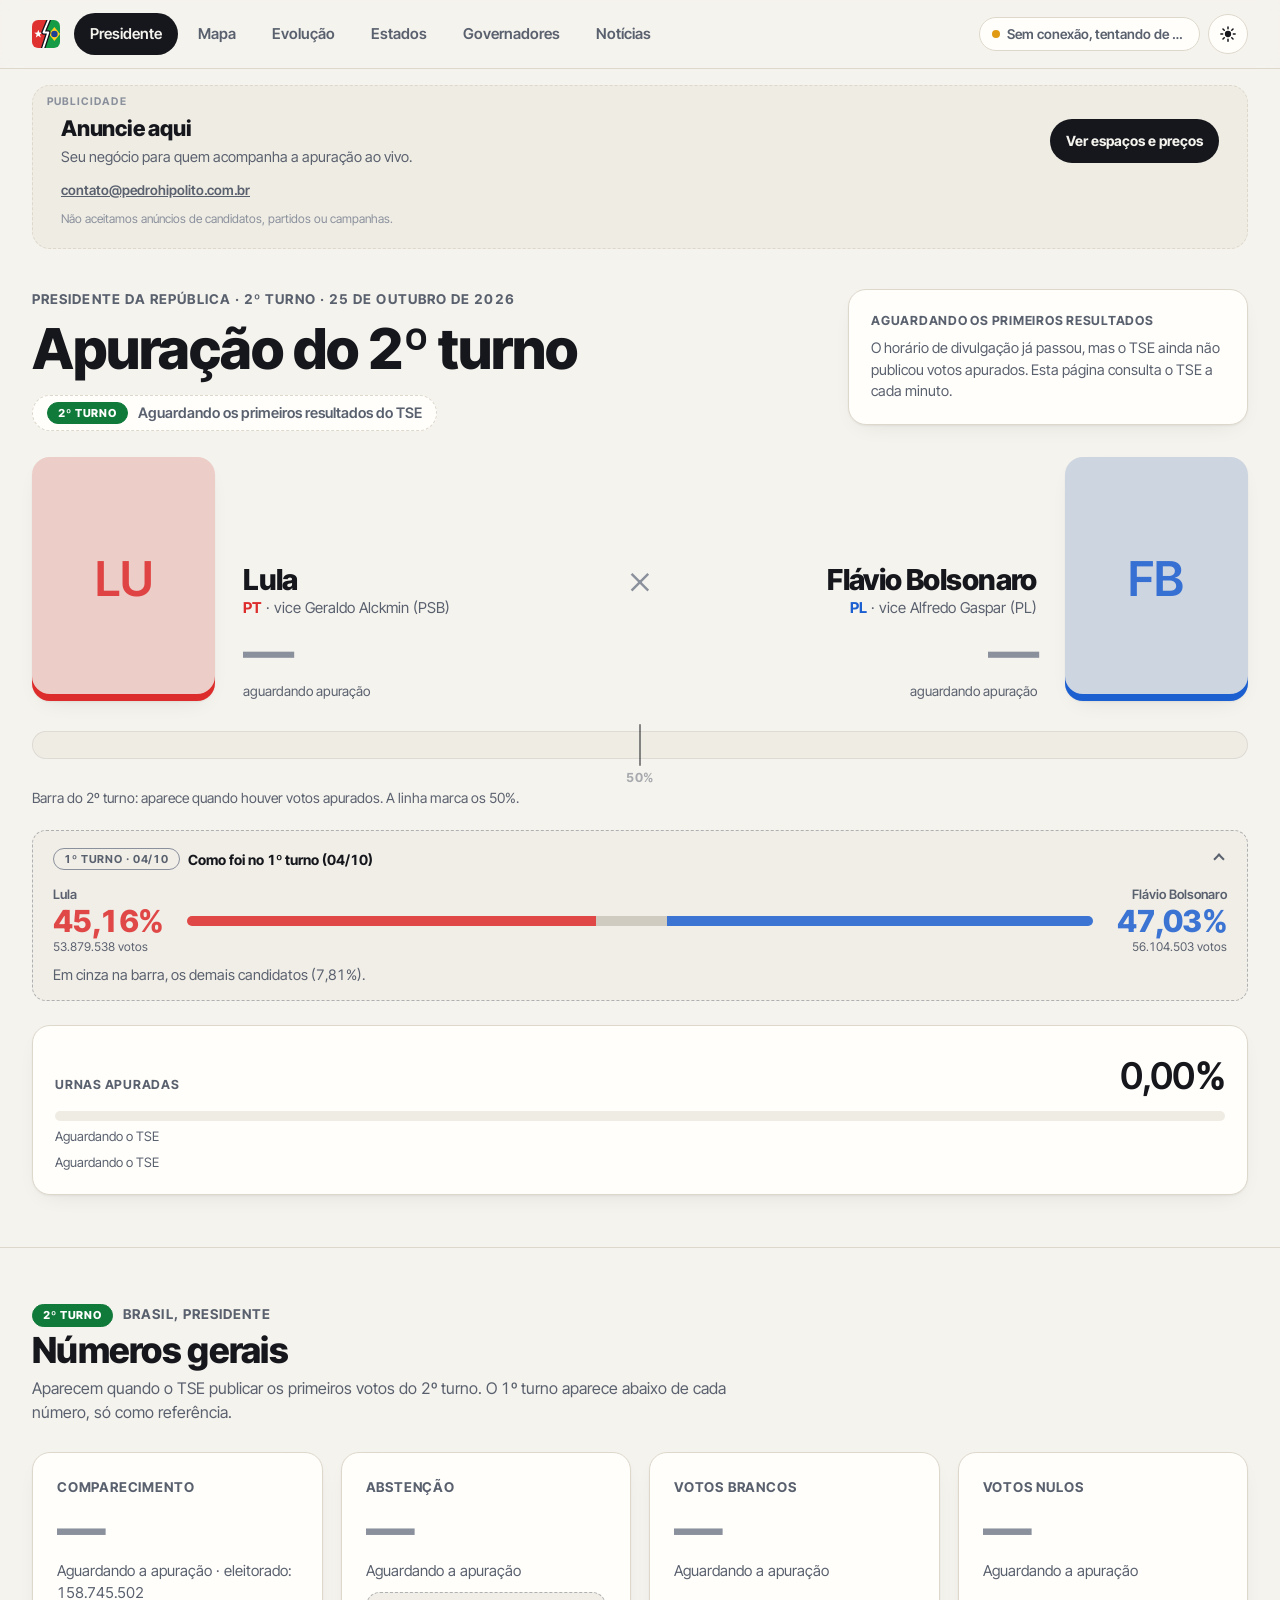
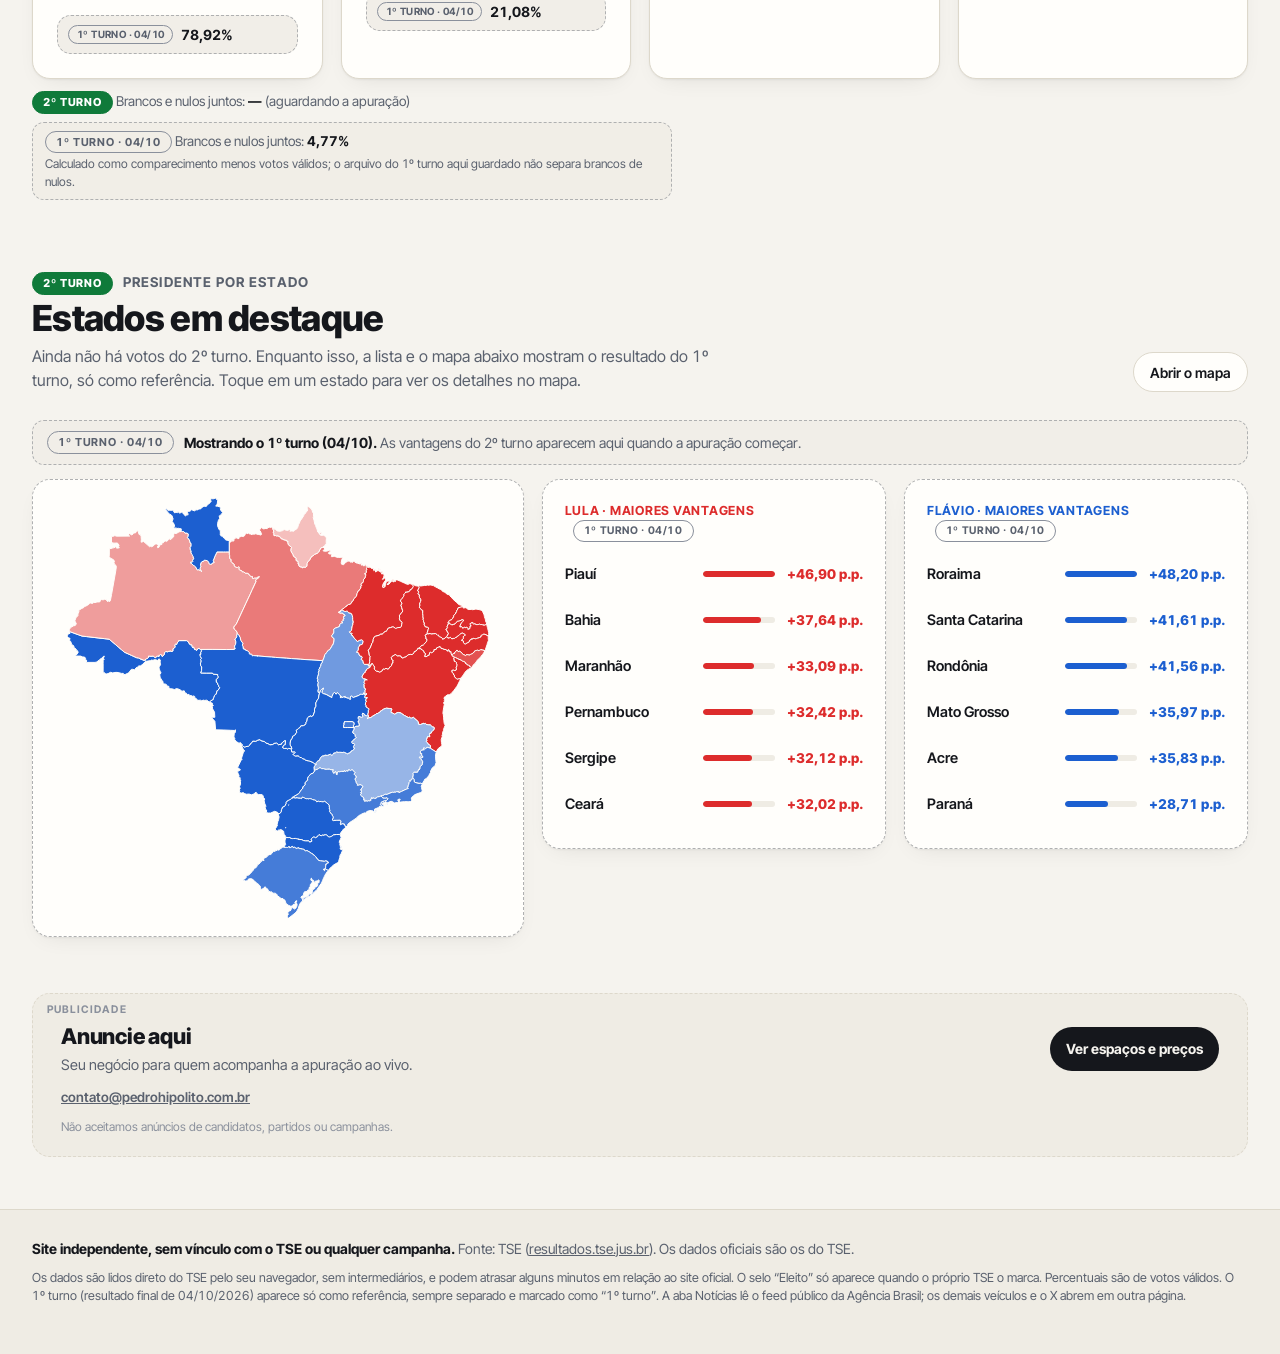
==== commit fe3f3488: "Site: 1º e 2º turno separados, sem frase de quem lidera" ====
--- a/index.html
+++ b/index.html
@@ -69,17 +69,17 @@
       <div class="hero-cab">
         <p class="kicker">Presidente da República <span aria-hidden="true">·</span> 2º turno <span aria-hidden="true">·</span> 25 de outubro de 2026</p>
         <h1 id="tituloHero" class="hero-titulo">Apuração do <em>2º turno</em></h1>
-        <p class="hero-modo" id="heroModo" data-modo="antes"><span class="pilula" id="heroPilula">Referência · resultado do 1º turno</span></p>
-      </div>
-
-      <div class="duelo" id="duelo">
+        <p class="hero-modo" id="heroModo" data-modo="antes"><span class="pilula" id="heroPilula"><span class="selo-t selo-2t">2º turno</span> <span>Aguardando os primeiros resultados (17h)</span></span></p>
+      </div>
+
+      <div class="duelo sem-voto" id="duelo">
         <article class="cand" data-n="13" id="cand13" aria-label="Lula">
           <div class="foto" id="foto13"><span class="ini" aria-hidden="true">LU</span></div>
           <div class="cand-corpo">
             <h2 class="cand-nome">Lula</h2>
             <p class="cand-sub"><span class="partido">PT</span> · vice Geraldo Alckmin (PSB)</p>
-            <p class="cand-pct"><span class="pct-num" id="pct13">0,00</span><span class="pct-sinal">%</span></p>
-            <p class="cand-votos"><b id="votos13">0</b> <span id="rot13">votos</span></p>
+            <p class="cand-pct"><span class="pct-num" id="pct13">—</span><span class="pct-sinal">%</span></p>
+            <p class="cand-votos"><b id="votos13"></b> <span id="rot13">aguardando apuração</span></p>
             <p class="selo-eleito" id="eleito13" hidden>Eleito pelo TSE</p>
           </div>
         </article>
@@ -89,23 +89,22 @@
           <div class="cand-corpo">
             <h2 class="cand-nome">Flávio Bolsonaro</h2>
             <p class="cand-sub"><span class="partido">PL</span> · vice Alfredo Gaspar (PL)</p>
-            <p class="cand-pct"><span class="pct-num" id="pct22">0,00</span><span class="pct-sinal">%</span></p>
-            <p class="cand-votos"><b id="votos22">0</b> <span id="rot22">votos</span></p>
+            <p class="cand-pct"><span class="pct-num" id="pct22">—</span><span class="pct-sinal">%</span></p>
+            <p class="cand-votos"><b id="votos22"></b> <span id="rot22">aguardando apuração</span></p>
             <p class="selo-eleito" id="eleito22" hidden>Eleito pelo TSE</p>
           </div>
         </article>
       </div>
 
       <div class="barra-bloco">
-        <div class="barra-dupla" id="barraHero" role="img" aria-label="Proporção de votos entre os dois candidatos">
+        <div class="barra-dupla" id="barraHero" role="img" aria-label="Proporção de votos do 2º turno entre os dois candidatos">
           <span class="seg seg13" id="seg13"></span><span class="seg segOutros" id="segOutros"></span><span class="seg seg22" id="seg22"></span>
           <i class="tick50" aria-hidden="true"><em>50%</em></i>
         </div>
-        <p class="barra-nota" id="barraNota">Barra: parcela de cada um nos votos válidos do 1º turno; cinza = demais candidatos.</p>
+        <p class="barra-nota" id="barraNota">Barra do 2º turno: aparece quando houver votos apurados. A linha marca os 50%.</p>
       </div>
 
       <div class="hero-rodape">
-        <p class="diferenca" id="heroDif" aria-live="polite">&nbsp;</p>
         <p class="aviso-tse" id="heroEleito" hidden></p>
       </div>
 
@@ -130,6 +129,20 @@
           <p class="painel-mini" id="heroAtual">Aguardando o TSE</p>
         </div>
       </div>
+
+      <details class="caixa-ref ref-hero" id="refHero" open>
+        <summary>
+          <span class="ref-tit"><span class="selo-t selo-1t">1º turno · 04/10</span> <b id="refTit">Como foi no 1º turno (04/10)</b></span>
+          <span class="ref-resumo" id="refResumo"></span>
+          <span class="ref-seta" aria-hidden="true"></span>
+        </summary>
+        <div class="ref-corpo">
+          <div class="ref-cand c13"><span class="ref-nome">Lula</span><b id="ref13">—</b><small id="refv13"></small></div>
+          <div class="ref-cand c22"><span class="ref-nome">Flávio Bolsonaro</span><b id="ref22">—</b><small id="refv22"></small></div>
+          <div class="ref-barra" id="refBarra" role="img" aria-label="Proporção de votos do 1º turno"><span class="seg13" id="rseg13"></span><span class="segOutros" id="rsegOutros"></span><span class="seg22" id="rseg22"></span></div>
+          <p class="ref-dif" id="refDif"></p>
+        </div>
+      </details>
     </div>
   </div>
 
@@ -137,9 +150,9 @@
     <div class="wrap">
       <header class="sec-cab">
         <div>
-          <p class="sec-kicker">Brasil, presidente</p>
+          <p class="sec-kicker"><span class="selo-t selo-2t g">2º turno</span> Brasil, presidente</p>
           <h2 id="tituloNum">Números gerais</h2>
-          <p class="sec-sub" id="numSub">Comparecimento e votos que não escolhem candidato, com o 1º turno como régua.</p>
+          <p class="sec-sub" id="numSub">Comparecimento e votos que não escolhem candidato. A linha “1º turno” de cada cartão é só referência.</p>
         </div>
       </header>
       <div class="num-grade" id="numGrade"></div>
@@ -150,22 +163,23 @@
     <div class="wrap">
       <header class="sec-cab">
         <div>
-          <p class="sec-kicker">Presidente por estado</p>
+          <p class="sec-kicker"><span class="selo-t selo-2t g">2º turno</span> Presidente por estado</p>
           <h2 id="tituloDest">Estados em destaque</h2>
           <p class="sec-sub" id="destSub">Onde cada candidato tem a maior vantagem.</p>
         </div>
         <button type="button" class="btn-ver" data-ir="mapa">Abrir o mapa</button>
       </header>
-      <div class="dest-grade">
+      <div class="faixa-turno" id="destFaixa" data-turno="1t" hidden></div>
+      <div class="dest-grade" id="destGrade">
         <div class="cartao-g mini-mapa-card">
           <div class="mini-mapa" id="miniMapa" aria-hidden="true"></div>
         </div>
         <div class="cartao-g dest-lista">
-          <h3 class="t13">Lula · maiores vantagens</h3>
+          <h3 class="t13" id="tit13">Lula · maiores vantagens</h3>
           <ol class="rank" id="rank13"></ol>
         </div>
         <div class="cartao-g dest-lista">
-          <h3 class="t22">Flávio · maiores vantagens</h3>
+          <h3 class="t22" id="tit22">Flávio · maiores vantagens</h3>
           <ol class="rank" id="rank22"></ol>
         </div>
       </div>
@@ -178,7 +192,7 @@
   <div class="wrap">
     <header class="sec-cab">
       <div>
-        <p class="sec-kicker" id="kickerMapa">Presidente por estado</p>
+        <p class="sec-kicker" id="kickerMapa"><span class="selo-t selo-2t g">2º turno</span> Presidente por estado</p>
         <h2 id="tituloMapa">Mapa do Brasil</h2>
         <p class="sec-sub" id="mapaSub">Cada estado leva a cor de quem está à frente; quanto mais intensa, maior a vantagem.</p>
       </div>
@@ -188,11 +202,13 @@
           <button type="button" data-onde="exterior" aria-pressed="false">Exterior</button>
         </div>
         <div class="seg-ctl" role="group" aria-label="Qual turno mostrar no mapa" id="ctlMapa">
-          <button type="button" data-modo="2t" aria-pressed="true">2º turno ao vivo</button>
-          <button type="button" data-modo="1t" aria-pressed="false">1º turno</button>
+          <button type="button" data-modo="2t" aria-pressed="true">2º turno (ao vivo)</button>
+          <button type="button" data-modo="1t" aria-pressed="false">1º turno (04/10)</button>
         </div>
       </div>
     </header>
+
+    <div class="faixa-turno" id="faixaMapa" data-turno="1t" role="status" hidden></div>
 
     <div class="mapa-grade" id="brasilGrade">
       <div class="mapa-col">
@@ -248,9 +264,9 @@
   <div class="wrap">
     <header class="sec-cab">
       <div>
-        <p class="sec-kicker">Presidente · votos válidos</p>
+        <p class="sec-kicker"><span class="selo-t selo-2t g">2º turno</span> Presidente · votos válidos</p>
         <h2 id="tituloEvo">Evolução da apuração</h2>
-        <p class="sec-sub">Como a votação de cada candidato muda conforme as urnas vão sendo apuradas. Cada ponto é uma totalização nova do TSE.</p>
+        <p class="sec-sub">Como a votação de cada candidato no 2º turno muda conforme as urnas vão sendo apuradas. Cada ponto é uma totalização nova do TSE. Este gráfico é só do 2º turno: o 1º turno não aparece aqui.</p>
       </div>
     </header>
     <div class="evo-grade">
@@ -262,7 +278,7 @@
         </div>
         <div class="evo-corpo" id="evoCorpo">
           <div class="evo-leg" aria-hidden="true"><span class="l13"><i></i>Lula</span><span class="l22"><i></i>Flávio Bolsonaro</span></div>
-          <h3 class="evo-tit">Votos válidos (%) × urnas apuradas (%)</h3>
+          <h3 class="evo-tit">2º turno: votos válidos (%) × urnas apuradas (%)</h3>
           <p class="evo-sel" id="evoSel" aria-live="off">Passe o mouse (ou toque) sobre o gráfico para ver cada totalização.</p>
           <div class="evo-graf" id="evoGraf"></div>
           <h3 class="evo-tit evo-tit-2">Diferença em votos <small>acima de zero: Lula à frente · abaixo: Flávio à frente</small></h3>
@@ -284,9 +300,9 @@
   <div class="wrap">
     <header class="sec-cab">
       <div>
-        <p class="sec-kicker">Presidente · 27 estados e exterior</p>
+        <p class="sec-kicker"><span class="selo-t selo-2t g">2º turno</span> Presidente · 27 estados e exterior</p>
         <h2 id="tituloEstados">Estado por estado</h2>
-        <p class="sec-sub">Linhas em tom apagado ainda não têm votos apurados: mostram, para referência, o resultado do 1º turno (marcado “1º T”).</p>
+        <p class="sec-sub">Cada estado tem duas partes: o <b>2º turno</b> (ao vivo, em destaque; mostra “—” até haver votos apurados) e, separado e em cinza, o <b>1º turno (04/10)</b>, só como referência.</p>
       </div>
     </header>
     <div class="controles">
@@ -311,8 +327,13 @@
         <button type="button" data-reg="Exterior" aria-pressed="false">Exterior</button>
       </div>
     </div>
+    <p class="dica-ord" id="dicaOrd" hidden>Enquanto o 2º turno não tem votos, “Lula”, “Flávio” e “Maior vantagem” ordenam pelo 1º turno (04/10).</p>
+    <p class="leg-ufs"><span class="selo-t selo-2t g">2º turno</span> em cima, ao vivo <span class="selo-t selo-1t">1º turno · 04/10</span> embaixo, só referência</p>
+    <div class="uf-grupos" aria-hidden="true">
+      <span class="g2"><span class="selo-t selo-2t g">2º turno</span></span><span class="g1"><span class="selo-t selo-1t">1º turno · 04/10</span></span>
+    </div>
     <div class="uf-cab" aria-hidden="true">
-      <span>Estado</span><span>Divisão dos votos</span><span class="t13">Lula</span><span class="t22">Flávio</span><span>Vantagem</span><span>Apurado</span>
+      <span>Estado</span><span class="c2">Divisão dos votos</span><span class="t13 c2">Lula</span><span class="t22 c2">Flávio</span><span class="c2">Vantagem</span><span class="c2">Apurado</span><span class="t13 c1">Lula</span><span class="t22 c1">Flávio</span>
     </div>
     <ul class="ufs" id="listaUFs"></ul>
   </div>
@@ -323,9 +344,9 @@
   <div class="wrap">
     <header class="sec-cab">
       <div>
-        <p class="sec-kicker">2º turno nos estados</p>
+        <p class="sec-kicker"><span class="selo-t selo-2t g">2º turno</span> nos estados</p>
         <h2 id="tituloGov">Governadores</h2>
-        <p class="sec-sub">Seis estados têm disputa de governador no 2º turno. As cores aqui só distinguem os dois candidatos de cada estado.</p>
+        <p class="sec-sub">Seis estados têm disputa de governador no 2º turno. As cores só distinguem os dois candidatos de cada estado. Em cada cartão, o 2º turno vem em destaque; o 1º turno (04/10) fica na caixinha de baixo, só como referência.</p>
       </div>
     </header>
     <div class="gov-grade" id="govGrade"></div>
@@ -360,7 +381,7 @@
 <footer class="rodape">
   <div class="wrap">
     <p><strong>Site independente, sem vínculo com o TSE ou qualquer campanha.</strong> Fonte: TSE (<a href="https://resultados.tse.jus.br" target="_blank" rel="noopener noreferrer">resultados.tse.jus.br</a>). Os dados oficiais são os do TSE.</p>
-    <p class="rodape-mini">Os dados são lidos direto do TSE pelo seu navegador, sem intermediários, e podem atrasar alguns minutos em relação ao site oficial. O selo “Eleito” só aparece quando o próprio TSE o marca. Percentuais são de votos válidos. Referência do 1º turno: resultado final de 04/10/2026. A aba Notícias lê o feed público da Agência Brasil; os demais veículos e o X abrem em outra página.</p>
+    <p class="rodape-mini">Os dados são lidos direto do TSE pelo seu navegador, sem intermediários, e podem atrasar alguns minutos em relação ao site oficial. O selo “Eleito” só aparece quando o próprio TSE o marca. Percentuais são de votos válidos. O 1º turno (resultado final de 04/10/2026) aparece só como referência, sempre separado e marcado como “1º turno”. A aba Notícias lê o feed público da Agência Brasil; os demais veículos e o X abrem em outra página.</p>
   </div>
 </footer>
 
--- a/css/estilo.css
+++ b/css/estilo.css
@@ -12,6 +12,9 @@
   --outros: #cbc6ba;
   --gA: #0b8576;
   --gB: #c0780a;
+  --t2: #0f7a3a;                       /* selo do 2º turno (destaque) */
+  --t2-ink: #ffffff;
+  --borda-ref: color-mix(in srgb, var(--faint) 55%, var(--line));
   --mapa-vazio: #e2ded3;
   --mapa-sem: #f0ede5;                 /* mapa-múndi: país sem brasileiros votando */
   --sombra: 0 1px 2px rgba(20, 22, 28, .05), 0 8px 24px -12px rgba(20, 22, 28, .12);
@@ -27,6 +30,7 @@
     --bg: #0f1115; --surface: #171a21; --surface-2: #1e222b; --ink: #f1efe9; --muted: #a2a9b6; --faint: #6f7684;
     --line: #2a2f3a; --c13: #ff5a5a; --c22: #5b9bff; --outros: #4a4f5b; --gA: #31c2b0; --gB: #e8a93c;
     --mapa-vazio: #2a2f3a; --mapa-sem: #1d2129; --sombra: 0 1px 2px rgba(0, 0, 0, .3), 0 8px 24px -12px rgba(0, 0, 0, .5);
+    --t2: #31c26a; --t2-ink: #07210f;
     color-scheme: dark;
   }
 }
@@ -34,6 +38,7 @@
   --bg: #0f1115; --surface: #171a21; --surface-2: #1e222b; --ink: #f1efe9; --muted: #a2a9b6; --faint: #6f7684;
   --line: #2a2f3a; --c13: #ff5a5a; --c22: #5b9bff; --outros: #4a4f5b; --gA: #31c2b0; --gB: #e8a93c;
   --mapa-vazio: #2a2f3a; --mapa-sem: #1d2129; --sombra: 0 1px 2px rgba(0, 0, 0, .3), 0 8px 24px -12px rgba(0, 0, 0, .5);
+  --t2: #31c26a; --t2-ink: #07210f;
   color-scheme: dark;
 }
 
@@ -140,7 +145,6 @@
 .pct-sinal { font-family: var(--serif); font-weight: 500; font-size: clamp(1.2rem, 5vw, 2.3rem); color: var(--cor); opacity: .8; }
 .cand-votos { font-size: 14px; color: var(--muted); margin-top: 4px; }
 .cand-votos b { color: var(--ink); font-weight: 700; font-size: 1.12em; }
-.cand.ref .pct-num, .cand.ref .pct-sinal { opacity: .72; }
 .selo-eleito {
   display: inline-block; margin-top: 8px; padding: 4px 12px; border-radius: 999px; font-size: 12px; font-weight: 800; letter-spacing: .12em;
   text-transform: uppercase; color: #fff; background: var(--cor);
@@ -238,7 +242,6 @@
 .cartao-modo.vivo { background: color-mix(in srgb, #1fa855 14%, var(--surface)); color: var(--ink); }
 .mini-barra { display: flex; height: 12px; border-radius: 99px; overflow: hidden; background: var(--surface-2); position: relative; }
 .mini-barra .a { background: var(--c13); } .mini-barra .o { background: var(--outros); } .mini-barra .b { background: var(--c22); margin-left: auto; }
-.mini-barra.ref { opacity: .6; }
 .mini-barra::after { content: ""; position: absolute; left: 50%; top: 0; bottom: 0; width: 2px; margin-left: -1px; background: var(--surface); opacity: .9; }
 .lin { display: grid; grid-template-columns: 10px 1fr auto; gap: 4px 10px; align-items: baseline; margin-top: 12px; }
 .lin .pt { width: 10px; height: 10px; border-radius: 3px; align-self: center; }
@@ -278,9 +281,6 @@
 .uf-apur { grid-area: apur; text-align: right; font-size: 13px; color: var(--muted); min-width: 64px; }
 .uf-apur .mini-trilho { height: 4px; border-radius: 9px; background: var(--surface-2); margin-top: 4px; overflow: hidden; }
 .uf-apur .mini-trilho span { display: block; height: 100%; background: var(--ink); border-radius: 9px; transition: width .9s cubic-bezier(.2, .7, .2, 1); }
-.ufs li.uf.ref .uf-n b, .ufs li.uf.ref .uf-nome { opacity: .62; }
-.ufs li.uf.ref .uf-n.l13 b, .ufs li.uf.ref .uf-n.l22 b { color: var(--muted); }
-.tag-ref { display: inline-block; margin-left: 5px; padding: 0 5px; border-radius: 4px; font-size: 10.5px; font-weight: 800; letter-spacing: .04em; color: var(--muted); background: var(--surface-2); vertical-align: 1px; }
 .uf-barra .mini-barra { height: 8px; }
 
 /* ---------- governadores ---------- */
@@ -301,12 +301,11 @@
 .gov-pct { text-align: right; font-family: var(--serif); font-weight: 800; font-size: 1.9rem; letter-spacing: -.03em; line-height: 1; color: var(--gA);  font-variant-numeric: tabular-nums;}
 .gov-c.b .gov-pct { color: var(--gB); }
 .gov-pct small { display: block; font-family: var(--sans); font-size: 12px; letter-spacing: 0; font-weight: 500; color: var(--muted); margin-top: 3px; }
-.gov-c.ref .gov-pct { opacity: .7; }
+.gov-c.sem-voto .gov-pct { color: var(--faint); font-size: 1.5rem; }
 .gov-barra { display: flex; height: 12px; border-radius: 99px; background: var(--surface-2); overflow: hidden; position: relative; }
 .gov-barra .a { background: var(--gA); } .gov-barra .b { background: var(--gB); margin-left: auto; } .gov-barra .o { background: var(--outros); }
 .gov-barra span { transition: width .9s cubic-bezier(.2, .7, .2, 1); }
 .gov-barra::after { content: ""; position: absolute; left: 50%; top: 0; bottom: 0; width: 2px; margin-left: -1px; background: var(--surface); }
-.gov-barra.ref { opacity: .6; }
 .gov-rod { font-size: 13px; color: var(--muted); display: grid; gap: 4px; padding-top: 10px; border-top: 1px solid var(--line); }
 .gov-rod b { color: var(--ink); font-weight: 700; }
 .gov-prog { display: flex; align-items: center; gap: 10px; font-size: 13px; color: var(--muted); }
@@ -324,9 +323,12 @@
 .num-valor small { font-size: .55em; font-weight: 500; opacity: .8; }
 .num-valor.vazio { color: var(--faint); }
 .num-abs { margin-top: 6px; font-size: 13.5px; color: var(--muted); }
-.num-ref { margin-top: 10px; padding-top: 10px; border-top: 1px solid var(--line); font-size: 13px; color: var(--muted); }
+.num-ref { margin-top: 10px; font-size: 13px; color: var(--muted); }
 .num-ref b { color: var(--ink); }
-.num-nota { margin-top: 12px; font-size: 13.5px; color: var(--muted); max-width: 80ch; }
+.num-nota { margin-top: 12px; font-size: 13.5px; color: var(--muted); max-width: 80ch; display: grid; gap: 8px; }
+.nota-lin { display: block; }
+.nota-ref { padding: 8px 12px; border: 1.5px dashed var(--borda-ref); border-radius: 12px; background: color-mix(in srgb, var(--surface-2) 70%, var(--bg)); }
+.nota-ref small { display: block; margin-top: 2px; font-size: 12px; }
 .num-nota b { color: var(--ink); }
 
 /* ---------- rodapé ---------- */
@@ -359,10 +361,10 @@
 }
 @media (min-width: 900px) {
   .hero { padding: 44px 0 48px; }
-  .uf-cab, .ufs li.uf { grid-template-columns: minmax(150px, 1.3fr) minmax(160px, 2fr) 104px 104px 118px 92px; }
+  .uf-cab, .uf-grupos, .ufs li.uf { grid-template-columns: minmax(120px, 1.3fr) minmax(100px, 2fr) 80px 80px 100px 70px 64px 64px; }
   .uf-cab { display: grid; gap: 12px; padding: 0 14px 6px; font-size: 12px; font-weight: 700; letter-spacing: .06em; text-transform: uppercase; color: var(--muted); }
   .uf-cab .t13 { color: var(--c13); } .uf-cab .t22 { color: var(--c22); }
-  .ufs li.uf { grid-template-areas: "nome barra l13 l22 marg apur"; padding: 10px 14px; }
+  .ufs li.uf { grid-template-areas: "nome barra l13 l22 marg apur r13 r22"; padding: 10px 14px; }
   .uf-marg { text-align: left; }
   .uf-apur { text-align: left; }
 }
@@ -547,7 +549,7 @@
   /* aba Presidente: hero em largura total */
   .hero { padding: 40px 0 52px; }
   .hero-grade { display: grid; grid-template-columns: minmax(0, 1fr) 400px; column-gap: 40px;
-    grid-template-areas: "cab painel" "duelo duelo" "barra barra" "rod rod"; align-items: start; }
+    grid-template-areas: "cab painel" "duelo duelo" "barra barra" "rod rod" "ref ref"; align-items: start; }
   .hero-grade .duelo { grid-area: duelo; margin-top: 8px; }
   .hero-grade .barra-bloco { grid-area: barra; margin-top: 30px; }
   .hero-grade .hero-rodape { grid-area: rod; }
@@ -555,7 +557,7 @@
   .hero-grade .painel.dois .painel-bloco.contagem, .hero-grade .painel.dois .painel-bloco.aguardando,
   .hero-grade .painel.dois .painel-bloco.progresso { grid-column: 1; grid-row: auto; }
   /* antes das 17h / sem votos: a contagem regressiva fica ao lado do título; "urnas apuradas" desce para uma faixa própria */
-  .hero-grade.dois { grid-template-areas: "cab painel" "duelo duelo" "barra barra" "rod rod" "prog prog"; }
+  .hero-grade.dois { grid-template-areas: "cab painel" "duelo duelo" "barra barra" "rod rod" "ref ref" "prog prog"; }
   .hero-grade.dois .painel { display: contents; }
   .hero-grade.dois .painel.dois .painel-bloco.contagem, .hero-grade.dois .painel.dois .painel-bloco.aguardando { grid-area: painel; }
   .hero-grade.dois .painel.dois .painel-bloco.progresso { grid-area: prog; margin-top: 24px; }
@@ -572,6 +574,7 @@
   .cand-sub { font-size: 15px; }
   .pct-num { font-size: clamp(3.4rem, 16cqw, 7.4rem); }
   .pct-sinal { font-size: clamp(1.6rem, 6.5cqw, 3rem); }
+  .cand.sem-voto .pct-num { font-size: clamp(2.6rem, 10cqw, 4.6rem); }
   .cand-votos { font-size: 17px; }
   .selo-eleito { font-size: 14px; padding: 6px 16px; }
   .barra-dupla { height: 28px; }
@@ -615,9 +618,10 @@
   .mundi-zoom { margin-left: 0; order: 2; }
 
   /* aba Estados: tabela larga */
-  .uf-cab, .ufs li.uf { grid-template-columns: minmax(130px, 1.2fr) minmax(110px, 1.6fr) 104px 104px 124px 92px; column-gap: 16px; }
+  .uf-cab, .uf-grupos, .ufs li.uf { grid-template-columns: minmax(130px, 1.2fr) minmax(110px, 1.5fr) 92px 92px 124px 84px 76px 76px; column-gap: 16px; }
   .ufs li.uf { padding: 12px 18px; }
   .uf-cab { padding: 0 18px 10px; font-size: 12.5px; }
+  .uf-grupos { padding: 0 18px; }
   .uf-nome { font-size: 16.5px; }
   .uf-n { font-size: 15px; } .uf-n b { font-size: 1.2rem; }
   .uf-marg { font-size: 15px; }
@@ -651,13 +655,14 @@
 @media (min-width: 1280px) {
   .abas-lista [role="tab"] { padding: 0 15px; }
   .status span { max-width: 180px; }
-  .uf-cab, .ufs li.uf { grid-template-columns: minmax(200px, 1.3fr) minmax(220px, 2.2fr) 130px 130px 150px 120px; column-gap: 24px; }
+  .uf-cab, .uf-grupos, .ufs li.uf { grid-template-columns: minmax(160px, 1.3fr) minmax(160px, 2fr) 104px 104px 130px 90px 80px 80px; column-gap: 20px; }
   .ufs li.uf { padding: 12px 20px; }
   .uf-cab { padding: 0 20px 10px; }
+  .uf-grupos { padding: 0 20px; }
 }
 @media (min-width: 1440px) {
   :root { --gut: 40px; }
-  .uf-cab, .ufs li.uf { grid-template-columns: minmax(220px, 1.2fr) minmax(280px, 2.4fr) 150px 150px 170px 140px; }
+  .uf-cab, .uf-grupos, .ufs li.uf { grid-template-columns: minmax(180px, 1.2fr) minmax(180px, 2fr) 118px 118px 150px 100px 84px 84px; }
   .gov-grade { gap: 24px; }
 }
 @media (min-width: 1700px) {
@@ -679,3 +684,134 @@
 }
 /* selo do topo: só aparece quando diz algo útil (ao vivo, sem conexão, demonstração) */
 .status[data-estado="ok"], .status[data-estado="conectando"] { display: none; }
+
+
+/* =====================================================================
+   1º e 2º TURNO — linguagem visual única
+   2º turno = selo sólido verde (com bolinha quando ao vivo) e números em destaque.
+   1º turno = selo de contorno cinza e SEMPRE dentro de uma caixa de referência (.caixa-ref).
+   ===================================================================== */
+.selo-t {
+  display: inline-flex; align-items: center; gap: 6px; padding: 2px 10px; border-radius: 999px; line-height: 1.5;
+  font-family: var(--sans); font-size: 11px; font-weight: 800; letter-spacing: .08em; text-transform: uppercase; white-space: nowrap; vertical-align: middle;
+}
+.selo-2t { background: var(--t2); color: var(--t2-ink); border: 1px solid var(--t2); }
+.selo-2t.vivo::before { content: ""; width: 7px; height: 7px; border-radius: 50%; background: currentColor; animation: pulso-selo 1.8s ease-out infinite; }
+@keyframes pulso-selo { 0% { box-shadow: 0 0 0 0 color-mix(in srgb, currentColor 60%, transparent); } 100% { box-shadow: 0 0 0 7px transparent; } }
+.selo-1t { background: transparent; color: var(--muted); border: 1px solid var(--faint); font-weight: 700; }
+.sec-kicker .selo-t { margin-right: 6px; }
+.cartao-g h3 .selo-t { margin-left: 8px; letter-spacing: .06em; font-weight: 700; font-size: 10.5px; }
+.cartao-g h3 .selo-2t { font-weight: 800; }
+.rank-uf-tit small .selo-t { margin-right: 4px; font-size: 10px; }
+
+.caixa-ref {
+  background: color-mix(in srgb, var(--surface-2) 65%, var(--bg)); border: 1.5px dashed var(--borda-ref); border-radius: 14px;
+  padding: 12px 14px; color: var(--muted); min-width: 0;
+}
+.caixa-ref .lin b, .caixa-ref .cartao-info .c13, .caixa-ref .cartao-info .c22 { opacity: .9; }
+.caixa-ref .mini-barra { opacity: .85; height: 9px; }
+.caixa-ref .cartao-info { border-top-color: var(--borda-ref); }
+.caixa-ref .lin { margin-top: 8px; }
+.caixa-ref .lin b { font-size: 1rem; }
+.turno-cab { display: flex; align-items: center; flex-wrap: wrap; gap: 4px 8px; font-size: 13px; }
+.turno-bloco { margin-top: 14px; }
+.turno-bloco .mini-barra, .caixa-ref .mini-barra { margin-top: 10px; }
+.turno-bloco + .caixa-ref { margin-top: 14px; }
+.cartao > .cartao-info { margin-top: 10px; }
+.mini-barra.vazia::after { opacity: .5; }
+
+.faixa-turno {
+  display: flex; align-items: center; gap: 4px 10px; flex-wrap: wrap; margin-bottom: 14px; padding: 10px 14px; border-radius: 12px;
+  font-size: 14px; line-height: 1.4; color: var(--ink);
+}
+.faixa-turno[data-turno="1t"] { background: color-mix(in srgb, var(--surface-2) 65%, var(--bg)); border: 1.5px dashed var(--borda-ref); color: var(--muted); }
+.faixa-turno[data-turno="1t"] b { color: var(--ink); }
+.faixa-turno[data-turno="2t"] { background: color-mix(in srgb, var(--t2) 9%, var(--surface)); border: 1px solid color-mix(in srgb, var(--t2) 40%, var(--line)); }
+.mapa-grade[data-turno="1t"] .mapa-caixa, .dest-grade[data-turno="1t"] .cartao-g { border-style: dashed; border-width: 1.5px; border-color: var(--borda-ref); }
+.leg-turno { display: flex; align-items: center; gap: 8px; font-size: 12.5px; font-weight: 600; color: var(--muted); }
+
+/* hero: o placar grande é sempre do 2º turno */
+.hero-modo .pilula { display: inline-flex; align-items: center; gap: 10px; flex-wrap: wrap; }
+.cand.sem-voto .pct-num { color: var(--faint); font-size: clamp(2.2rem, 9vw, 3.2rem); font-weight: 700; }
+.cand.sem-voto .pct-sinal { display: none; }
+.cand-votos b:empty { display: none; }
+.cand.sem-voto .cand-votos { font-size: 13.5px; }
+.barra-dupla.vazia .tick50 { opacity: .5; }
+
+.ref-hero { margin-top: 18px; grid-area: ref; }
+.ref-hero summary { display: flex; align-items: center; gap: 8px 12px; flex-wrap: nowrap; cursor: pointer; list-style: none; color: var(--muted); font-size: 14px; min-height: 28px; }
+.ref-hero summary::-webkit-details-marker { display: none; }
+.ref-tit { display: inline-flex; align-items: center; gap: 4px 8px; flex-wrap: wrap; flex: 1 1 auto; min-width: 0; }
+.ref-tit b { color: var(--ink); font-weight: 700; }
+.ref-resumo { margin-left: auto; font-size: 13px; font-weight: 600; }
+.ref-hero[open] .ref-resumo { display: none; }
+.ref-seta { margin-left: auto; width: 8px; height: 8px; border-right: 2px solid currentColor; border-bottom: 2px solid currentColor; transform: rotate(45deg); transition: transform .2s; flex: none; margin-right: 4px; }
+.ref-resumo + .ref-seta { margin-left: 0; }
+.ref-hero[open] .ref-seta { transform: rotate(-135deg); }
+.ref-corpo { display: grid; grid-template-columns: minmax(0, 1fr) minmax(0, 1fr); grid-template-areas: "l f" "bar bar" "dif dif"; gap: 8px 16px; margin-top: 12px; }
+.ref-cand { display: flex; flex-direction: column; min-width: 0; }
+.ref-cand.c13 { grid-area: l; } .ref-cand.c22 { grid-area: f; align-items: flex-end; text-align: right; }
+.ref-nome { font-size: 13px; font-weight: 600; }
+.ref-cand b { font-family: var(--serif); font-size: 1.6rem; font-weight: 800; letter-spacing: -.02em; line-height: 1.1; opacity: .85; }
+.ref-cand.c13 b { color: var(--c13); } .ref-cand.c22 b { color: var(--c22); }
+.ref-cand small { font-size: 12px; }
+.ref-barra { grid-area: bar; display: flex; height: 10px; border-radius: 999px; overflow: hidden; background: var(--surface-2); opacity: .85; }
+.ref-barra span { height: 100%; display: block; transition: width .9s cubic-bezier(.2, .7, .2, 1); }
+.ref-barra .seg13 { background: var(--c13); border-radius: 0; } .ref-barra .seg22 { background: var(--c22); border-radius: 0; margin-left: auto; } .ref-barra .segOutros { background: var(--outros); }
+.ref-dif { grid-area: dif; font-size: 13.5px; }
+.ref-dif b { color: var(--ink); } .ref-dif .c13 { color: var(--c13); } .ref-dif .c22 { color: var(--c22); }
+@media (min-width: 900px) {
+  .ref-hero { margin-top: 22px; padding: 14px 20px; }
+  .ref-corpo { grid-template-columns: auto minmax(160px, 1fr) auto; grid-template-areas: "l bar f" "dif dif dif"; align-items: center; column-gap: 24px; }
+  .ref-cand b { font-size: 1.9rem; }
+  .ref-dif { font-size: 14.5px; }
+}
+
+/* aba Estados: duas partes por linha */
+.dica-ord { margin: -4px 0 12px; font-size: 13px; color: var(--muted); }
+.uf-grupos { display: none; }
+.uf-ref { grid-area: ref; display: flex; align-items: center; flex-wrap: wrap; gap: 4px 12px; padding-top: 8px; margin-top: 2px; border-top: 1px dashed var(--borda-ref); font-size: 13px; color: var(--muted); }
+.uf-ref-rot { margin-right: 2px; }
+.uf-r em { font-style: normal; font-weight: 600; }
+.uf-r b { font-weight: 700; color: var(--muted); }
+@media (max-width: 899.98px) { .ufs li.uf { grid-template-areas: "nome nome marg" "barra barra barra" "l13 l22 apur" "ref ref ref"; } }
+.ufs li.uf.sem-voto .uf-n b { color: var(--faint); font-weight: 600; }
+.ufs li.uf.sem-voto .uf-marg { color: var(--faint); font-weight: 600; }
+.mini-barra.vazia .a, .mini-barra.vazia .b, .mini-barra.vazia .o { width: 0; }
+@media (min-width: 900px) {
+  .uf-ref { display: contents; }
+  .uf-ref-rot, .uf-r em { display: none; }
+  .uf-r { padding-left: 14px; border-left: 1px dashed var(--borda-ref); align-self: stretch; display: flex; align-items: center; }
+  .uf-r.l22 { border-left: 0; padding-left: 0; }
+  .uf-r b { font-size: 1.02rem; font-weight: 600; }
+  .uf-r.l13 { grid-area: r13; } .uf-r.l22 { grid-area: r22; }
+  .uf-grupos { display: grid; gap: 12px; padding: 0 14px; margin-bottom: 6px; }
+  .uf-grupos .g2 { grid-column: 2 / 7; display: flex; align-items: center; gap: 8px; border-bottom: 2px solid var(--t2); padding-bottom: 6px; }
+  .uf-grupos .g1 { grid-column: 7 / 9; display: flex; align-items: center; border-bottom: 1.5px dashed var(--borda-ref); padding-bottom: 6px; }
+  .uf-cab .c1 { color: var(--muted); opacity: .8; }
+  .uf-cab .c1:nth-last-child(2) { padding-left: 14px; }
+  .uf-cab .t13.c1, .uf-cab .t22.c1 { color: var(--muted); }
+}
+@media (min-width: 1024px) { .uf-grupos { column-gap: 16px; } .uf-r b { font-size: 1.1rem; } }
+@media (min-width: 1280px) { .uf-grupos { column-gap: 20px; } }
+
+/* governadores: 2º turno em cima, 1º turno na caixinha de baixo */
+.gov-topo h3 .gov-uf { font-family: var(--sans); font-size: 12.5px; color: var(--muted); font-weight: 600; letter-spacing: 0; margin-left: 4px; }
+.gov-topo > span { flex: none; }
+.gov-ref { padding: 10px 12px; font-size: 13px; }
+.gov-ref-barra { display: flex; height: 7px; border-radius: 99px; overflow: hidden; background: var(--surface-2); margin-top: 8px; opacity: .85; }
+.gov-ref-barra .a { background: var(--gA); } .gov-ref-barra .b { background: var(--gB); margin-left: auto; } .gov-ref-barra .o { background: var(--outros); }
+.gov-ref-txt { display: flex; flex-wrap: wrap; gap: 4px 14px; margin-top: 8px; }
+.gov-ref-txt .gr { display: inline-flex; align-items: center; gap: 6px; }
+.gov-ref-txt i { width: 8px; height: 8px; border-radius: 3px; background: var(--gA); flex: none; }
+.gov-ref-txt .gr.b i { background: var(--gB); }
+.gov-ref-txt b { color: var(--ink); font-weight: 700; }
+.gov-barra.vazia::after { opacity: .5; }
+
+.num-ref { display: flex; flex-wrap: wrap; align-items: center; gap: 4px 8px; padding: 8px 10px; }
+.num-ref .selo-t { font-size: 10px; letter-spacing: .04em; padding: 1px 8px; }
+.gov-topo .selo-2t { color: var(--t2-ink); font-size: 11px; font-weight: 800; }
+.leg-ufs { display: flex; flex-wrap: wrap; align-items: center; gap: 6px 10px; margin: 0 0 12px; font-size: 13px; color: var(--muted); }
+.uf-lbl { display: none; }
+@media (max-width: 899.98px) { .uf-lbl { display: inline; font-weight: 600; color: var(--muted); margin-right: 4px; font-size: 13px; } }
+@media (min-width: 900px) { .leg-ufs { display: none; } }
--- a/css/anuncios.css
+++ b/css/anuncios.css
@@ -88,9 +88,8 @@
 .anuncio-pontos i { width: 7px; height: 7px; border-radius: 50%; background: var(--line); }
 .anuncio-pontos i.ativo { background: var(--muted); }
 
-/* contador de visitantes no topo (js/visitantes.js) */
-.visitantes { display: inline-flex; align-items: center; gap: 6px; height: 36px; padding: 0 12px; border-radius: 999px;
-  border: 1px solid var(--line); background: var(--surface); font-size: 13.5px; color: var(--muted); white-space: nowrap; flex: none; }
-.visitantes b { color: var(--ink); font-variant-numeric: tabular-nums; }
-.visitantes i { width: 8px; height: 8px; border-radius: 50%; background: #1fa855; }
-@media (max-width: 639.98px) { .visitantes .vis-hoje { display: none; } }
+/* contagem de visitantes dentro das caixas "Anuncie aqui" e na página Anuncie (js/visitantes.js) */
+.vis-contagem { display: flex; align-items: center; gap: 8px; margin: 8px 0 0; font-size: 14px; color: var(--muted); }
+.vis-contagem[hidden] { display: none; }
+.vis-contagem b { color: var(--ink); font-variant-numeric: tabular-nums; }
+.vis-contagem i { width: 8px; height: 8px; border-radius: 50%; background: #1fa855; flex: none; }
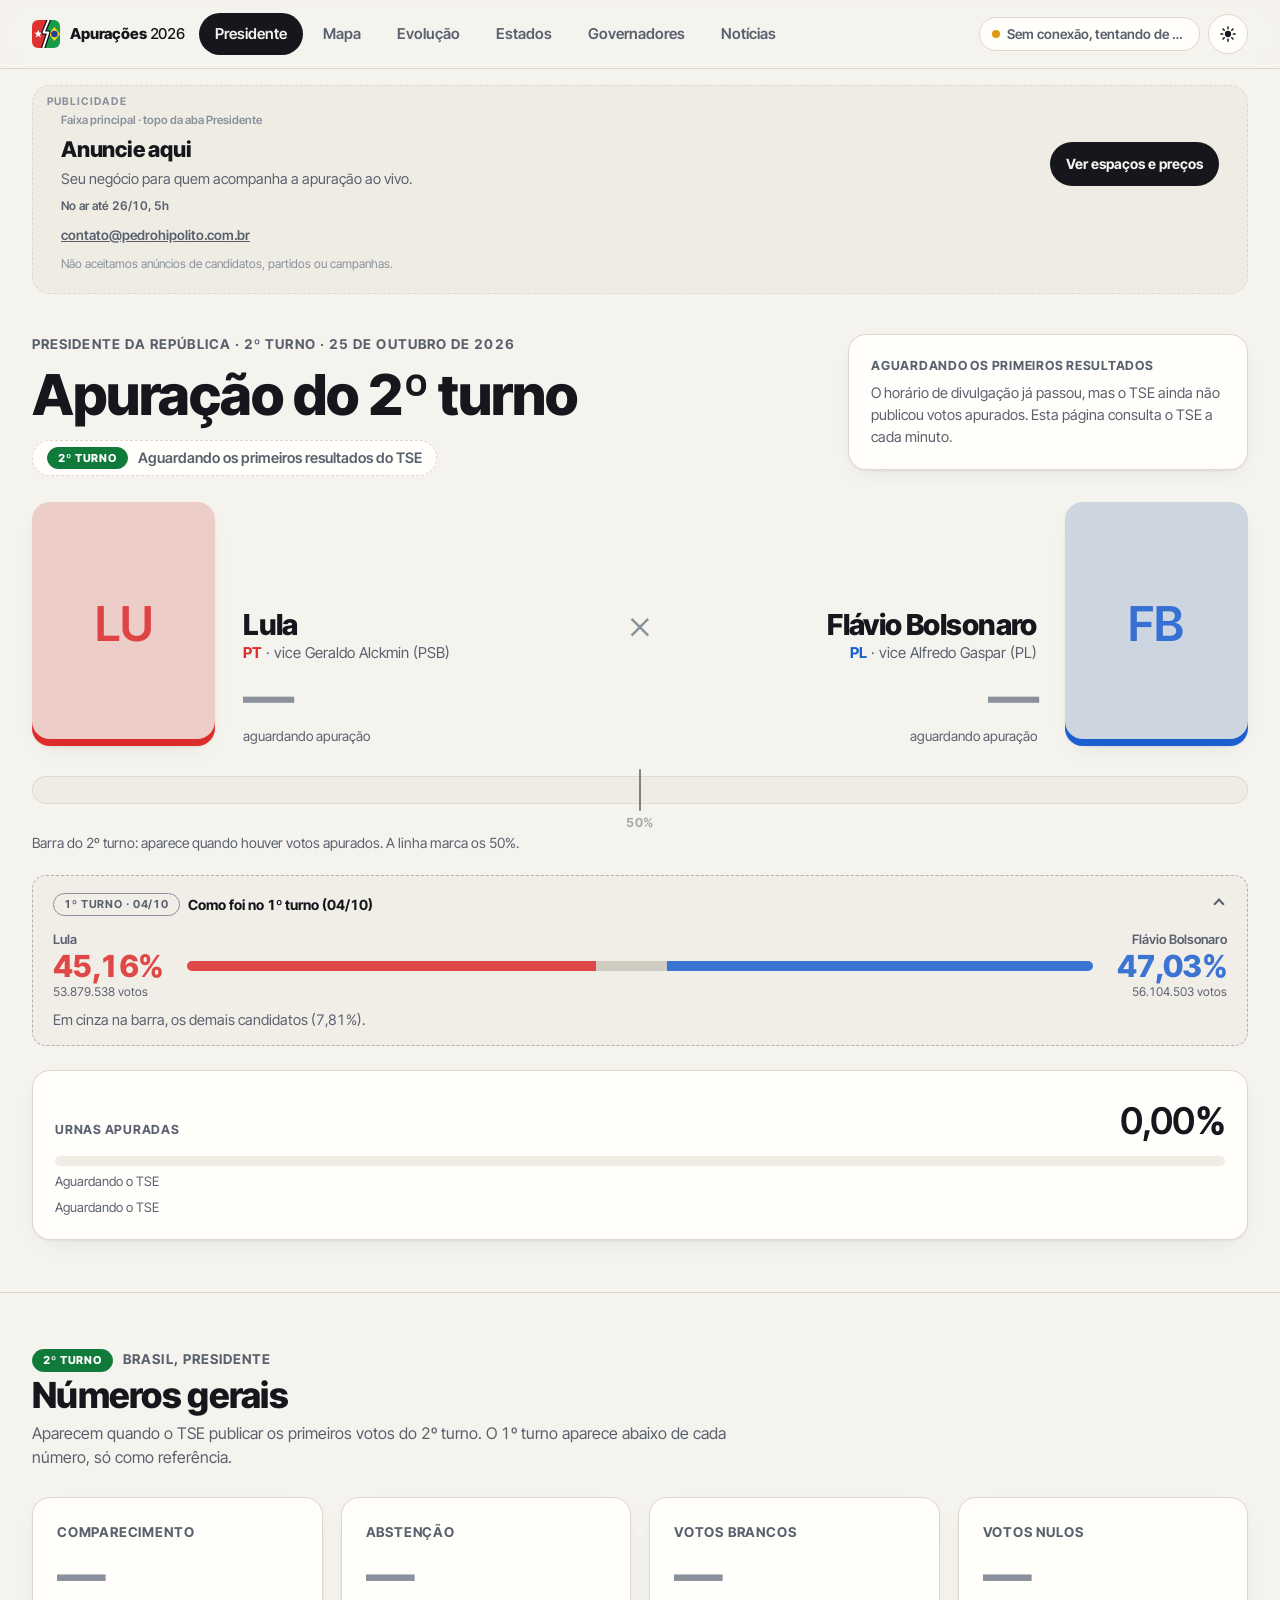
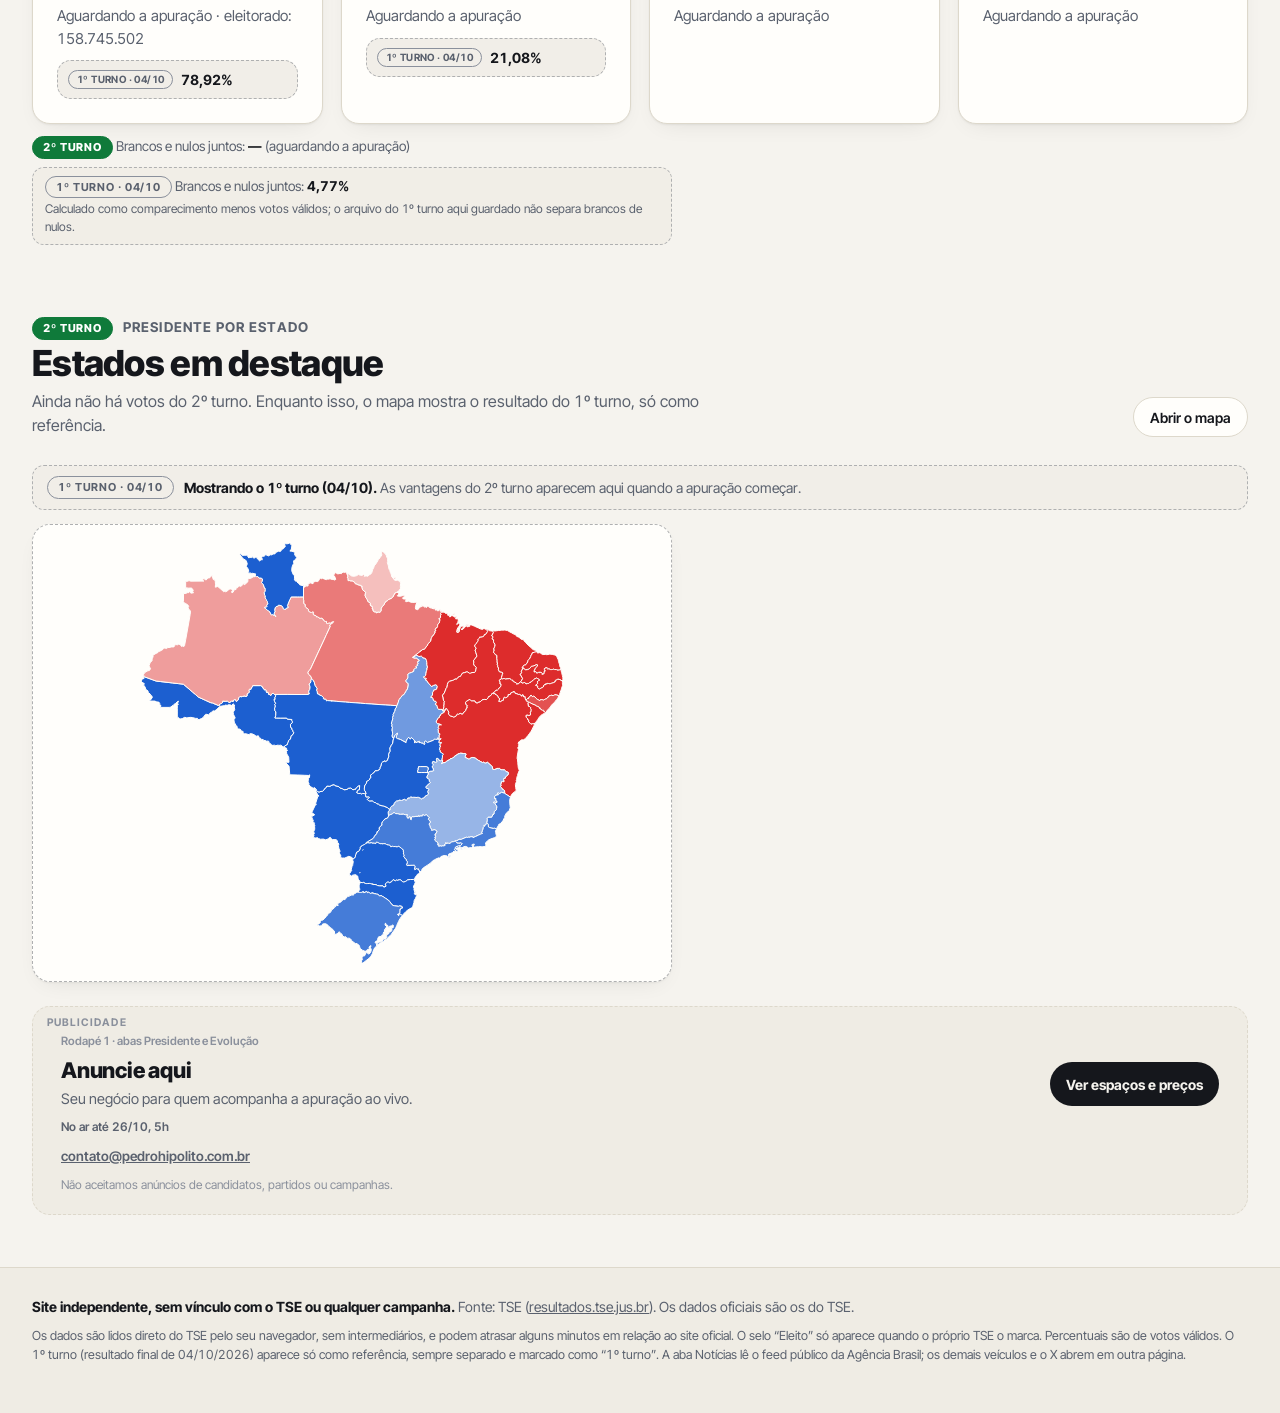
==== commit af55b4af: "Liderança só do 2º turno; título Apurações 2026; sem botão Baixar no topo" ====
--- a/index.html
+++ b/index.html
@@ -33,9 +33,9 @@
 
 <header class="topo">
   <div class="wrap topo-in">
-    <a class="marca" href="#presidente" aria-label="Apuração 2º Turno 2026 — início">
+    <a class="marca" href="#presidente" aria-label="Apurações 2026 — início">
       <svg viewBox="0 0 32 32" width="28" height="28" aria-hidden="true"><defs><clipPath id="marcaClip"><rect width="32" height="32" rx="7"/></clipPath></defs><g clip-path="url(#marcaClip)"><path d="M0 0H19L13 32H0Z" fill="#e03131"/><path d="M19 0H32V32H13Z" fill="#169c46"/><path d="M25.6 8 32 16 25.6 24 19.2 16Z" fill="#ffd21f"/><circle cx="25.6" cy="16" r="3.7" fill="#1d3f94"/><path d="M7.20 11.20 8.35 14.42 11.77 14.52 9.05 16.60 10.02 19.88 7.20 17.95 4.38 19.88 5.35 16.60 2.63 14.52 6.05 14.42Z" fill="#fff"/><path d="M19.5 -1 13.2 14.2 18.6 14.2 12.5 33" fill="none" stroke="#15171c" stroke-width="5.2" stroke-linejoin="round"/><path d="M19.5 -1 13.2 14.2 18.6 14.2 12.5 33" fill="none" stroke="#fff" stroke-width="2.2" stroke-linejoin="round"/></g></svg>
-      <span class="marca-txt">Apuração <b>2º turno</b> 2026</span>
+      <span class="marca-txt"><b>Apurações</b> 2026</span>
     </a>
     <nav class="abas" aria-label="Seções do site">
       <div class="abas-lista" role="tablist" id="abasLista" aria-label="Escolha o que ver">
@@ -105,6 +105,7 @@
       </div>
 
       <div class="hero-rodape">
+        <p class="diferenca" id="heroDif" aria-live="polite" hidden></p>
         <p class="aviso-tse" id="heroEleito" hidden></p>
       </div>
 
@@ -165,7 +166,7 @@
         <div>
           <p class="sec-kicker"><span class="selo-t selo-2t g">2º turno</span> Presidente por estado</p>
           <h2 id="tituloDest">Estados em destaque</h2>
-          <p class="sec-sub" id="destSub">Onde cada candidato tem a maior vantagem.</p>
+          <p class="sec-sub" id="destSub">Onde cada candidato tem a maior vantagem no 2º turno.</p>
         </div>
         <button type="button" class="btn-ver" data-ir="mapa">Abrir o mapa</button>
       </header>
--- a/css/estilo.css
+++ b/css/estilo.css
@@ -356,7 +356,6 @@
 @media (max-width: 639.98px) {
   /* celular: foto menor dentro do cartão, nomes quebram */
   .cand-sub { font-size: 12px; }
-  .marca-txt { display: none; }
   .status span { max-width: 48vw; }
 }
 @media (min-width: 900px) {
@@ -526,7 +525,6 @@
   .evo-lado { grid-template-columns: repeat(4, minmax(0, 1fr)); }
   .not-lado > div { grid-template-columns: repeat(2, minmax(0, 1fr)); }
 }
-@media (min-width: 640px) and (max-width: 1179.98px) { .marca-txt { display: block; } }
 
 /* ---------- DESKTOP (>= 1024px): largura de verdade, grade de 12 colunas ---------- */
 @media (min-width: 1024px) {
@@ -541,7 +539,6 @@
   .topo-dir { order: 3; }
   .abas-lista { margin: 0; padding: 0; gap: 4px; scroll-padding: 0; }
   .abas-lista [role="tab"] { min-height: 42px; padding: 0 11px; font-size: 15px; }
-  .marca-txt { display: none; }
   .status { font-size: 13.5px; padding: 6px 12px; }
   .status span { max-width: 112px; }
   .btn-tema { width: 40px; height: 40px; }
@@ -651,7 +648,7 @@
 
   .aviso-versao-in { padding: 14px var(--gut); }
 }
-@media (min-width: 1500px) { .marca-txt { display: block; } .topo-in { column-gap: 20px; } }
+@media (min-width: 1500px) { .topo-in { column-gap: 20px; } }
 @media (min-width: 1280px) {
   .abas-lista [role="tab"] { padding: 0 15px; }
   .status span { max-width: 180px; }
@@ -681,6 +678,16 @@
   .marca svg { width: 38px; height: 38px; }
   .btn-tema { width: 44px; height: 44px; }
   .btn-tema svg { width: 22px; height: 22px; }
+}
+/* celulares estreitos (360–414 px): logo + título + botões na mesma linha, sem quebrar */
+@media (max-width: 420px) {
+  .topo-in { column-gap: 8px; }
+  .marca { gap: 8px; }
+  .marca svg { width: 34px; height: 34px; }
+  .marca-txt { font-size: 14px; }
+  .topo-dir { gap: 6px; }
+  .status { padding: 5px 8px; gap: 5px; font-size: 12px; }
+  .status span { max-width: 28vw; }
 }
 /* selo do topo: só aparece quando diz algo útil (ao vivo, sem conexão, demonstração) */
 .status[data-estado="ok"], .status[data-estado="conectando"] { display: none; }
@@ -728,6 +735,7 @@
 .faixa-turno[data-turno="1t"] b { color: var(--ink); }
 .faixa-turno[data-turno="2t"] { background: color-mix(in srgb, var(--t2) 9%, var(--surface)); border: 1px solid color-mix(in srgb, var(--t2) 40%, var(--line)); }
 .mapa-grade[data-turno="1t"] .mapa-caixa, .dest-grade[data-turno="1t"] .cartao-g { border-style: dashed; border-width: 1.5px; border-color: var(--borda-ref); }
+.dest-grade[data-turno="1t"] { grid-template-columns: minmax(0, 1fr); max-width: 640px; }
 .leg-turno { display: flex; align-items: center; gap: 8px; font-size: 12.5px; font-weight: 600; color: var(--muted); }
 
 /* hero: o placar grande é sempre do 2º turno */
--- a/css/anuncios.css
+++ b/css/anuncios.css
@@ -93,3 +93,7 @@
 .vis-contagem[hidden] { display: none; }
 .vis-contagem b { color: var(--ink); font-variant-numeric: tabular-nums; }
 .vis-contagem i { width: 8px; height: 8px; border-radius: 50%; background: #1fa855; flex: none; }
+
+/* qual espaço é (no convite) e até quando fica no ar */
+.anuncio-espaco { display: block; margin-bottom: 4px; font-size: 11.5px; font-weight: 600; color: var(--faint); }
+.anuncio-prazo { display: block; margin-top: 6px; font-size: 12px; font-weight: 600; color: var(--muted); }
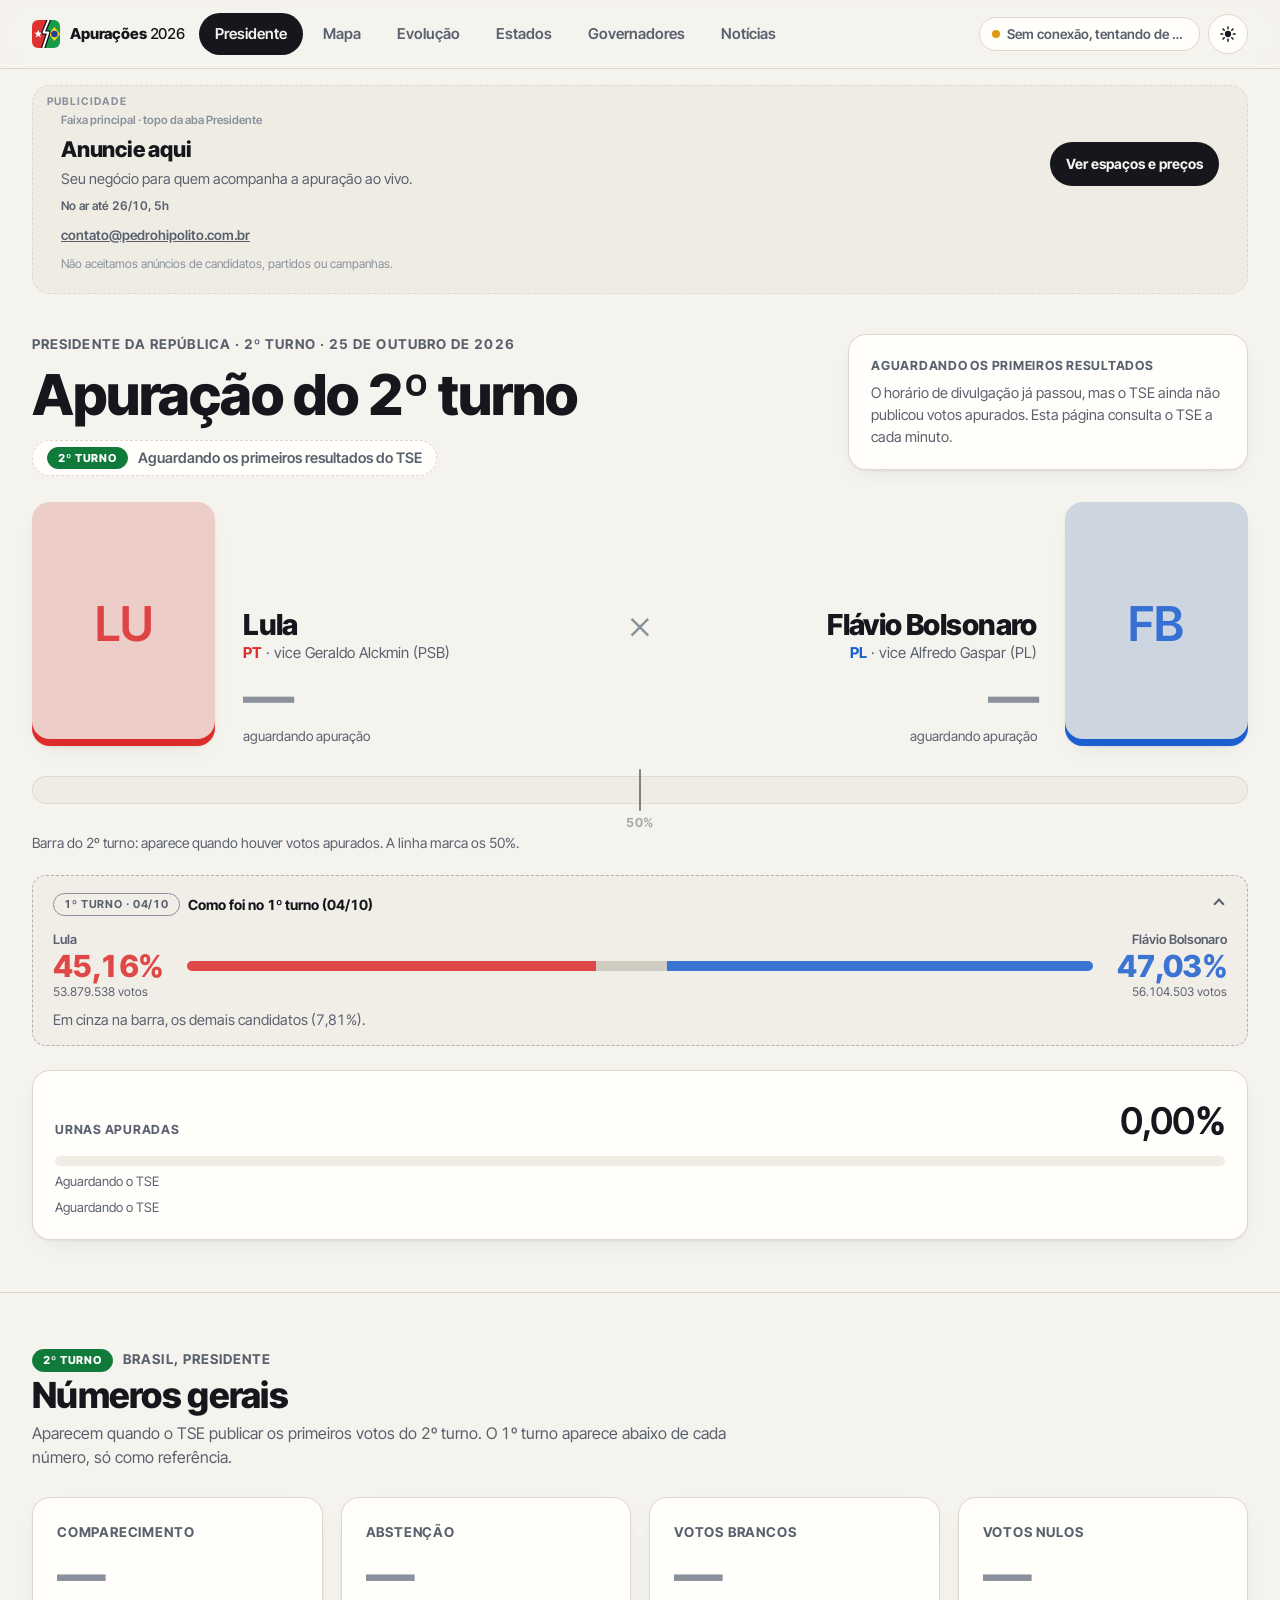
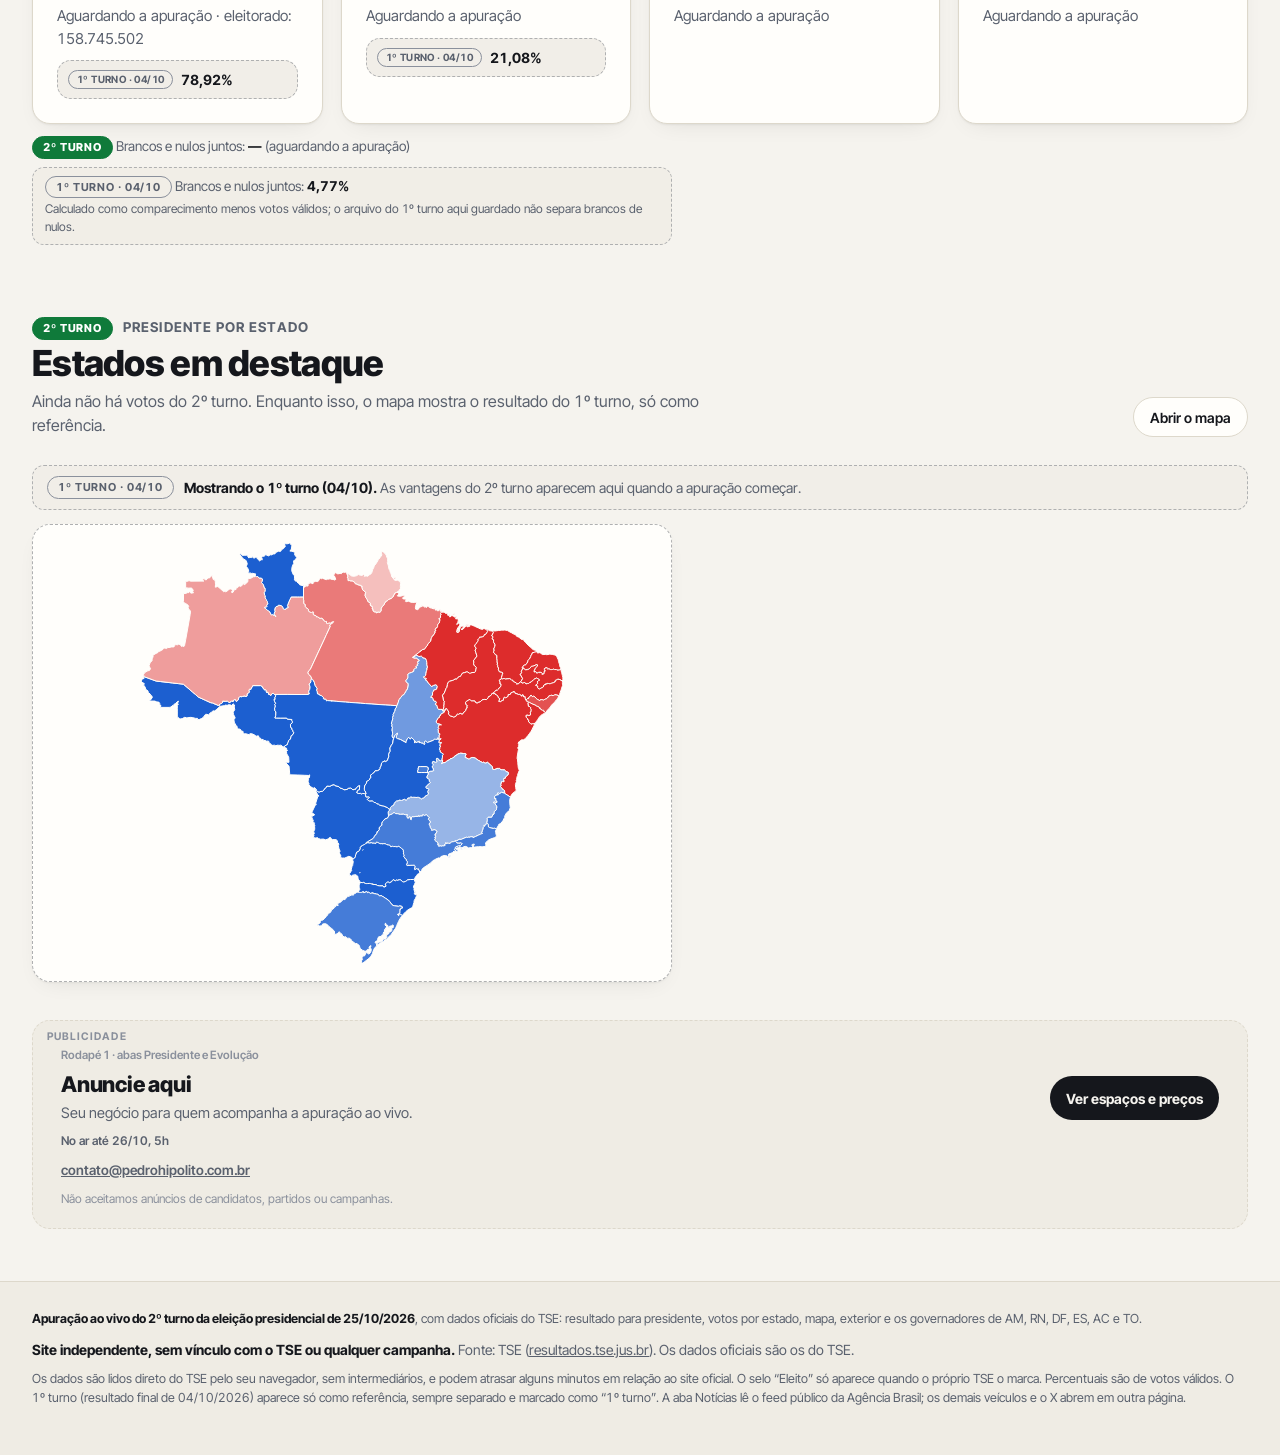
==== commit 94247390: "SEO: título, descrição, canônico, OG, JSON-LD" ====
--- a/index.html
+++ b/index.html
@@ -3,15 +3,63 @@
 <head>
 <meta charset="utf-8">
 <meta name="viewport" content="width=device-width, initial-scale=1, viewport-fit=cover">
-<title>Apuração 2º Turno 2026</title>
-<meta name="description" content="Acompanhe ao vivo a apuração do 2º turno das eleições de 25 de outubro de 2026: Presidente, mapa por estado, evolução da apuração, governadores e notícias. Site independente, com dados do TSE.">
+<title>Apuração do 2º turno 2026 ao vivo: Lula × Flávio Bolsonaro | Apurações</title>
+<meta name="description" content="Apuração ao vivo do 2º turno 2026: resultado para presidente (Lula × Flávio Bolsonaro), governadores e mapa por estado, com dados do TSE. Site independente.">
+<link rel="canonical" href="https://pedrohipolito.com.br/apuracoes/">
+<meta name="robots" content="index, follow, max-image-preview:large">
 <meta name="color-scheme" content="light dark">
 <meta name="theme-color" content="#f5f3ee">
 <meta property="og:type" content="website">
+<meta property="og:site_name" content="Apurações">
 <meta property="og:locale" content="pt_BR">
-<meta property="og:title" content="Apuração 2º Turno 2026">
-<meta property="og:description" content="Presidente, mapa por estado e governadores, ao vivo a partir das 17h (Brasília) de 25/10/2026. Site independente, com dados do TSE.">
-<meta name="twitter:card" content="summary">
+<meta property="og:url" content="https://pedrohipolito.com.br/apuracoes/">
+<meta property="og:title" content="Apuração do 2º turno 2026 ao vivo: Lula × Flávio Bolsonaro">
+<meta property="og:description" content="Presidente, governadores e mapa por estado, ao vivo a partir das 17h (Brasília) de 25/10/2026. Site independente, com dados do TSE.">
+<meta property="og:image" content="https://pedrohipolito.com.br/apuracoes/img/og.png">
+<meta property="og:image:type" content="image/png">
+<meta property="og:image:width" content="1200">
+<meta property="og:image:height" content="630">
+<meta property="og:image:alt" content="Apuração do 2º turno 2026 ao vivo: presidente e governadores, mapa por estado. Site independente.">
+<meta name="twitter:card" content="summary_large_image">
+<meta name="twitter:title" content="Apuração do 2º turno 2026 ao vivo: Lula × Flávio Bolsonaro">
+<meta name="twitter:description" content="Presidente, governadores e mapa por estado, ao vivo a partir das 17h (Brasília) de 25/10/2026. Site independente, com dados do TSE.">
+<meta name="twitter:image" content="https://pedrohipolito.com.br/apuracoes/img/og.png">
+<script type="application/ld+json">
+{
+ "@context": "https://schema.org",
+ "@graph": [
+  {
+   "@type": "WebSite",
+   "@id": "https://pedrohipolito.com.br/apuracoes/#website",
+   "name": "Apurações",
+   "url": "https://pedrohipolito.com.br/apuracoes/",
+   "inLanguage": "pt-BR"
+  },
+  {
+   "@type": "WebPage",
+   "@id": "https://pedrohipolito.com.br/apuracoes/#webpage",
+   "url": "https://pedrohipolito.com.br/apuracoes/",
+   "name": "Apuração do 2º turno 2026 ao vivo: Lula × Flávio Bolsonaro",
+   "description": "Apuração ao vivo do 2º turno 2026: resultado para presidente (Lula × Flávio Bolsonaro), governadores e mapa por estado, com dados do TSE. Site independente.",
+   "inLanguage": "pt-BR",
+   "isPartOf": {
+    "@id": "https://pedrohipolito.com.br/apuracoes/#website"
+   },
+   "about": {
+    "@type": "Event",
+    "name": "Eleições 2026 – 2º turno",
+    "startDate": "2026-10-25",
+    "eventStatus": "https://schema.org/EventScheduled",
+    "eventAttendanceMode": "https://schema.org/OnlineEventAttendanceMode",
+    "location": {
+     "@type": "Country",
+     "name": "Brasil"
+    }
+   }
+  }
+ ]
+}
+</script>
 <link rel="icon" href="img/favicon.svg" type="image/svg+xml">
 <link rel="preconnect" href="https://fonts.googleapis.com">
 <link rel="preconnect" href="https://fonts.gstatic.com" crossorigin>
@@ -381,6 +429,7 @@
 
 <footer class="rodape">
   <div class="wrap">
+    <p class="rodape-mini"><strong>Apuração ao vivo do 2º turno da eleição presidencial de 25/10/2026</strong>, com dados oficiais do TSE: resultado para presidente, votos por estado, mapa, exterior e os governadores de AM, RN, DF, ES, AC e TO.</p>
     <p><strong>Site independente, sem vínculo com o TSE ou qualquer campanha.</strong> Fonte: TSE (<a href="https://resultados.tse.jus.br" target="_blank" rel="noopener noreferrer">resultados.tse.jus.br</a>). Os dados oficiais são os do TSE.</p>
     <p class="rodape-mini">Os dados são lidos direto do TSE pelo seu navegador, sem intermediários, e podem atrasar alguns minutos em relação ao site oficial. O selo “Eleito” só aparece quando o próprio TSE o marca. Percentuais são de votos válidos. O 1º turno (resultado final de 04/10/2026) aparece só como referência, sempre separado e marcado como “1º turno”. A aba Notícias lê o feed público da Agência Brasil; os demais veículos e o X abrem em outra página.</p>
   </div>
--- a/css/anuncios.css
+++ b/css/anuncios.css
@@ -97,3 +97,4 @@
 /* qual espaço é (no convite) e até quando fica no ar */
 .anuncio-espaco { display: block; margin-bottom: 4px; font-size: 11.5px; font-weight: 600; color: var(--faint); }
 .anuncio-prazo { display: block; margin-top: 6px; font-size: 12px; font-weight: 600; color: var(--muted); }
+.anuncio-rodape1, .anuncio-rodape2, .anuncio-rodape3 { padding-top: 22px; }
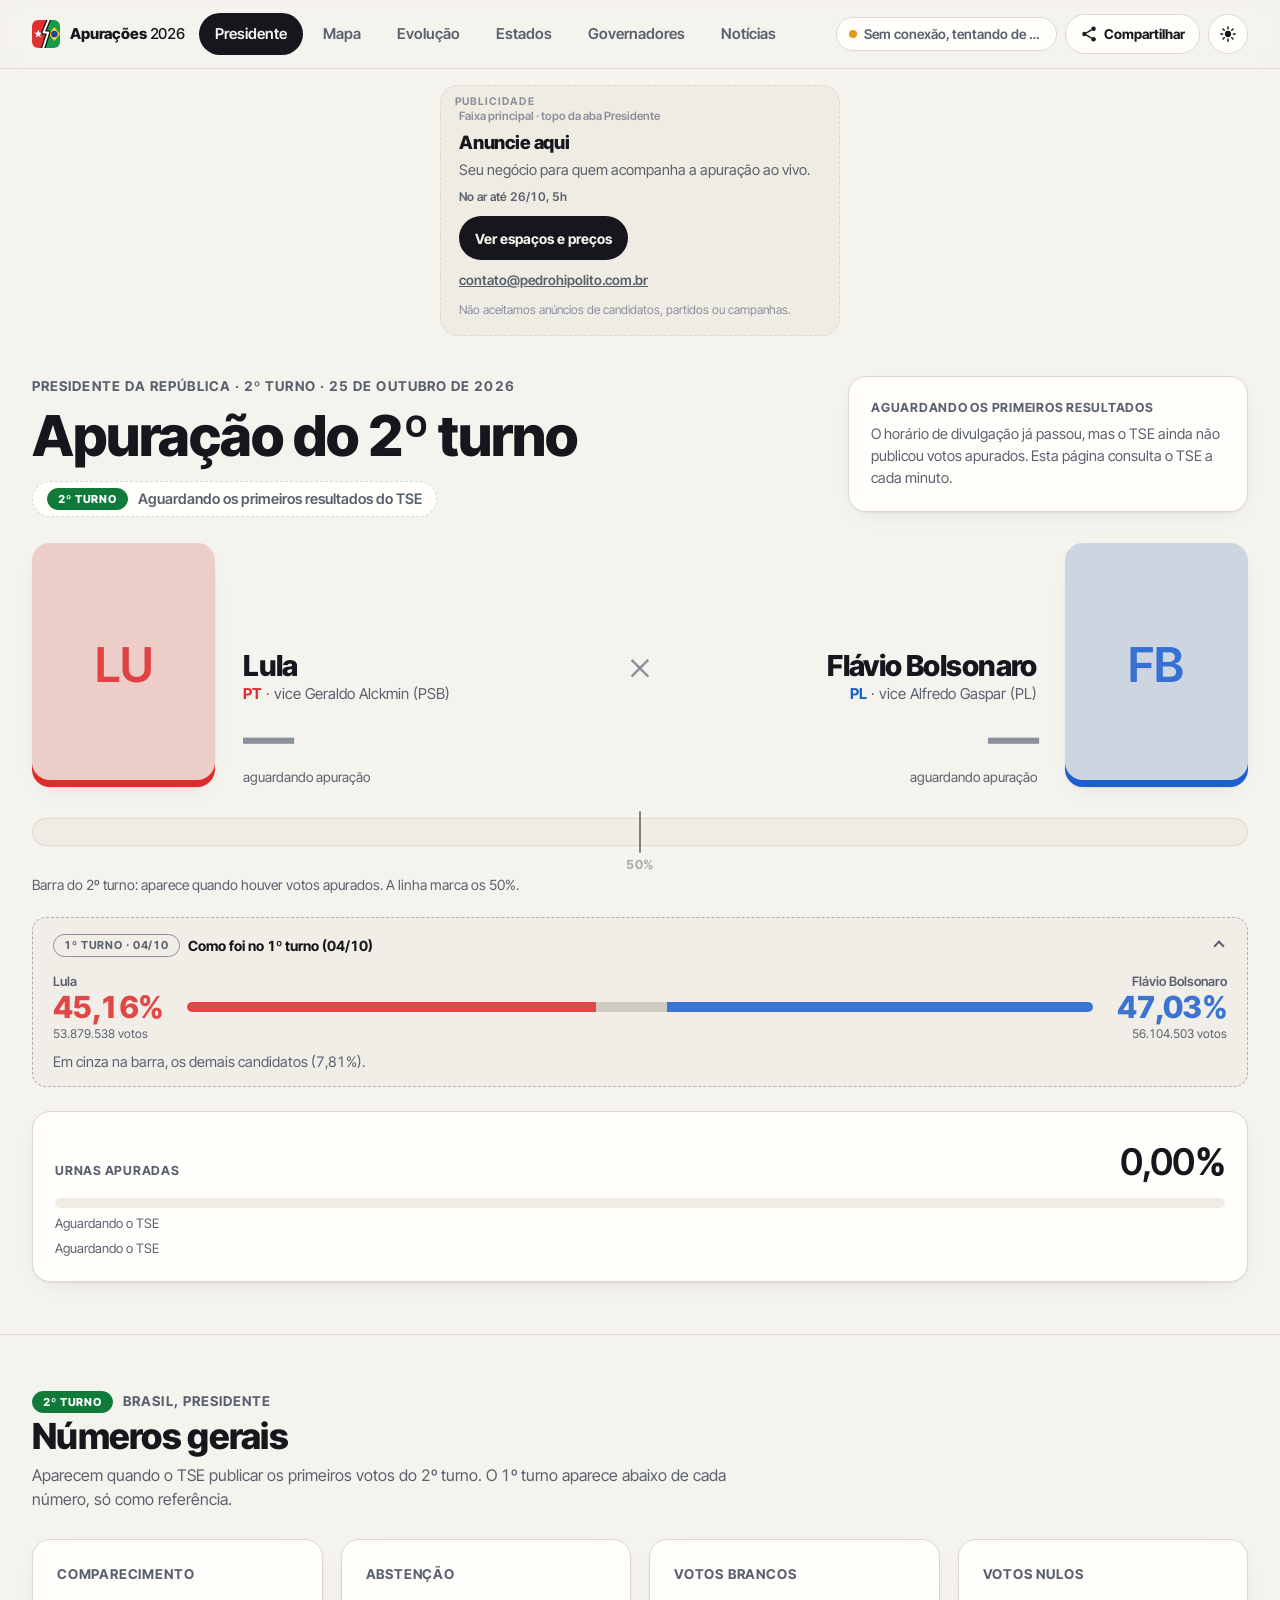
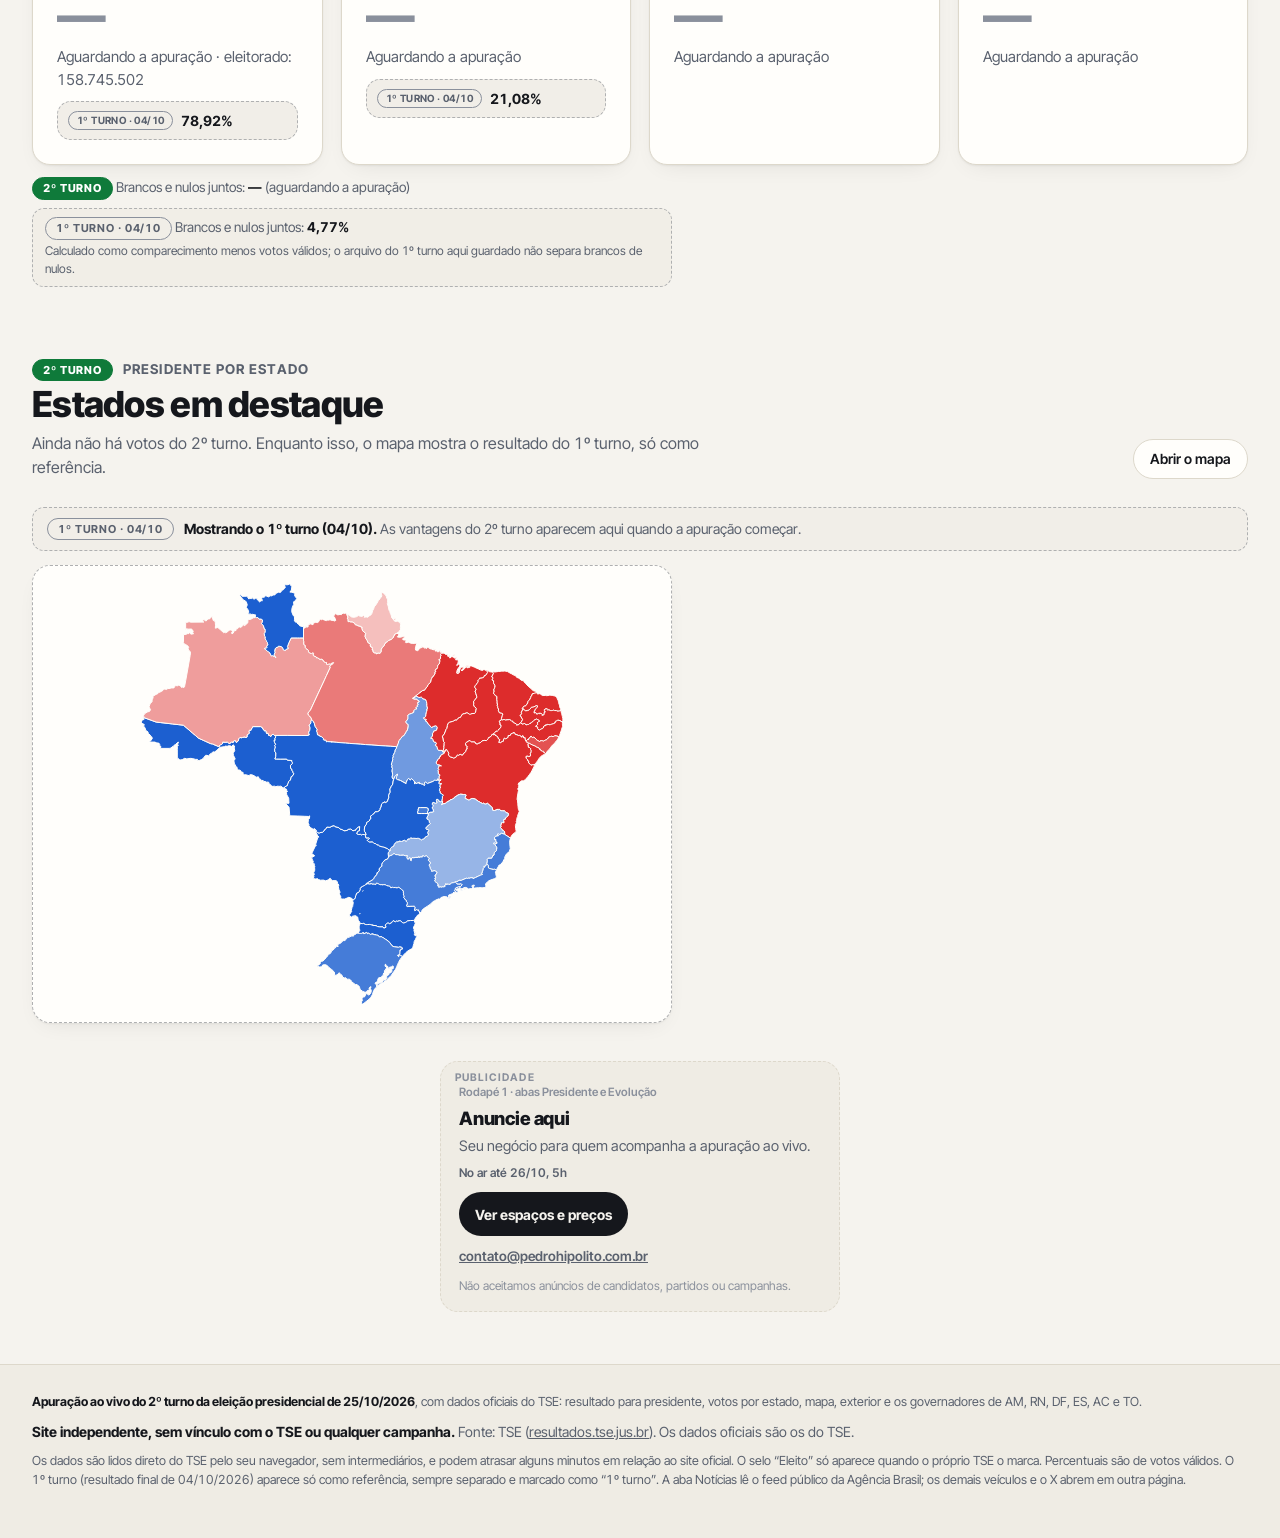
==== commit 18432c3a: "Botão de compartilhar" ====
--- a/index.html
+++ b/index.html
@@ -450,6 +450,7 @@
 <script src="js/visitantes.js"></script>
 <script src="js/vendor/qrcode.min.js"></script>
 <script src="js/apoio.js"></script>
+<script src="js/compartilhar.js"></script>
 <script src="js/baixar-app.js"></script>
 <script src="js/anuncios.js"></script>
 </body>
--- a/css/anuncios.css
+++ b/css/anuncios.css
@@ -21,11 +21,10 @@
 .anuncio-btn:hover { opacity: .88; }
 .anuncio-regra { color: var(--faint); font-size: 12px; }
 
+/* No computador o anúncio mantém o tamanho e o empilhamento do celular: um cartão estreito,
+ * centralizado, em vez da faixa achatada que ocupava toda a largura. */
 @media (min-width: 1024px) {
-  .anuncio-faixa .anuncio-caixa { min-height: 110px; padding: 26px 28px 20px; }
-  .anuncio-faixa .anuncio-convite { grid-template-columns: minmax(0, 1fr) auto; align-items: center; column-gap: 28px; }
-  .anuncio-faixa .anuncio-regra { grid-column: 1 / -1; }
-  .anuncio-faixa .anuncio-txt strong { font-size: 1.35rem; }
+  .anuncio-faixa .anuncio-caixa { max-width: 400px; margin: 0 auto; }
 }
 
 @media print { .anuncio { display: none; } }
@@ -34,11 +33,6 @@
 .anuncio-pago.com-img { grid-template-columns: 88px minmax(0, 1fr); align-items: center; column-gap: 14px; }
 .anuncio-pago.com-img .anuncio-btn { grid-column: 1 / -1; }
 .anuncio-img { width: 88px; height: 88px; object-fit: cover; border-radius: 12px; background: var(--surface); }
-@media (min-width: 1024px) {
-  .anuncio-faixa .anuncio-pago.com-img { grid-template-columns: 120px minmax(0, 1fr) auto; }
-  .anuncio-faixa .anuncio-pago.com-img .anuncio-btn { grid-column: auto; }
-  .anuncio-faixa .anuncio-img { width: 120px; height: 80px; }
-}
 .anuncio-txt .anuncio-regra { display: block; margin-top: 6px; }
 
 /* botão "Apoie" (Pix) — js/apoio.js */
@@ -75,7 +69,6 @@
 .apoio-btn-2 { background: var(--surface-2); color: var(--ink); }
 .apoio-nota { font-size: 12.5px !important; }
 .anuncio-mail { color: var(--muted); font-size: 13.5px; font-weight: 600; overflow-wrap: anywhere; }
-@media (min-width: 1024px) { .anuncio-faixa .anuncio-mail { grid-column: 1 / -1; } }
 .btn-baixar { color: var(--ink); text-decoration: none; }
 #anuncio-presidente { padding: 16px 0 0; }
 
@@ -98,3 +91,16 @@
 .anuncio-espaco { display: block; margin-bottom: 4px; font-size: 11.5px; font-weight: 600; color: var(--faint); }
 .anuncio-prazo { display: block; margin-top: 6px; font-size: 12px; font-weight: 600; color: var(--muted); }
 .anuncio-rodape1, .anuncio-rodape2, .anuncio-rodape3 { padding-top: 22px; }
+
+/* botão "Compartilhar" (js/compartilhar.js) */
+.btn-comp span { display: none; }
+@media (min-width: 1280px) {
+  .btn-tema.btn-comp { width: auto; height: 40px; padding: 0 14px; border-radius: 999px; gap: 6px; display: inline-flex;
+    align-items: center; font: inherit; font-weight: 700; font-size: 13.5px; color: var(--ink); }
+  .btn-comp span { display: inline; }
+  .btn-comp svg { width: 18px; height: 18px; }
+}
+.comp-texto { overflow-wrap: anywhere; background: var(--surface-2); padding: 10px 12px; border-radius: 10px; }
+.comp-lista { display: grid; grid-template-columns: 1fr 1fr; gap: 8px; }
+.comp-link { display: inline-flex; align-items: center; justify-content: center; text-decoration: none; }
+.comp-copiar { grid-column: 1 / -1; }
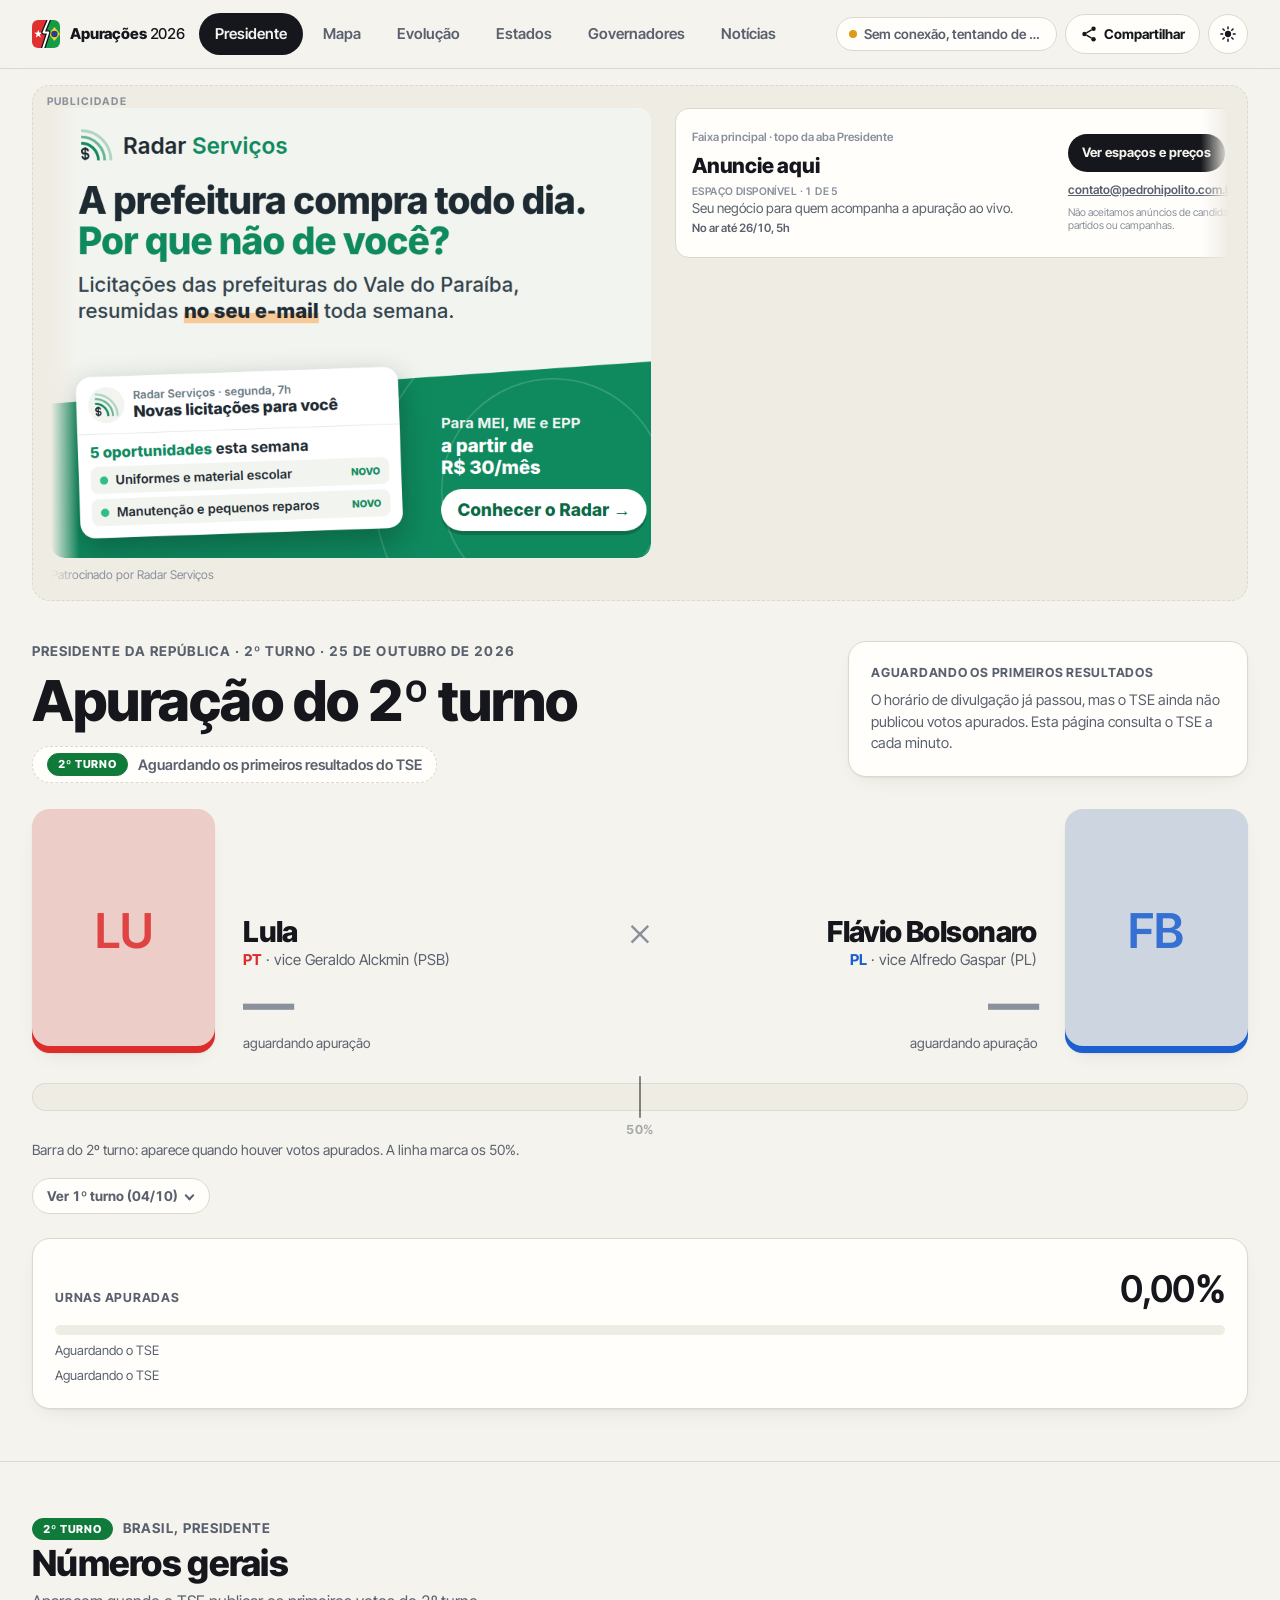
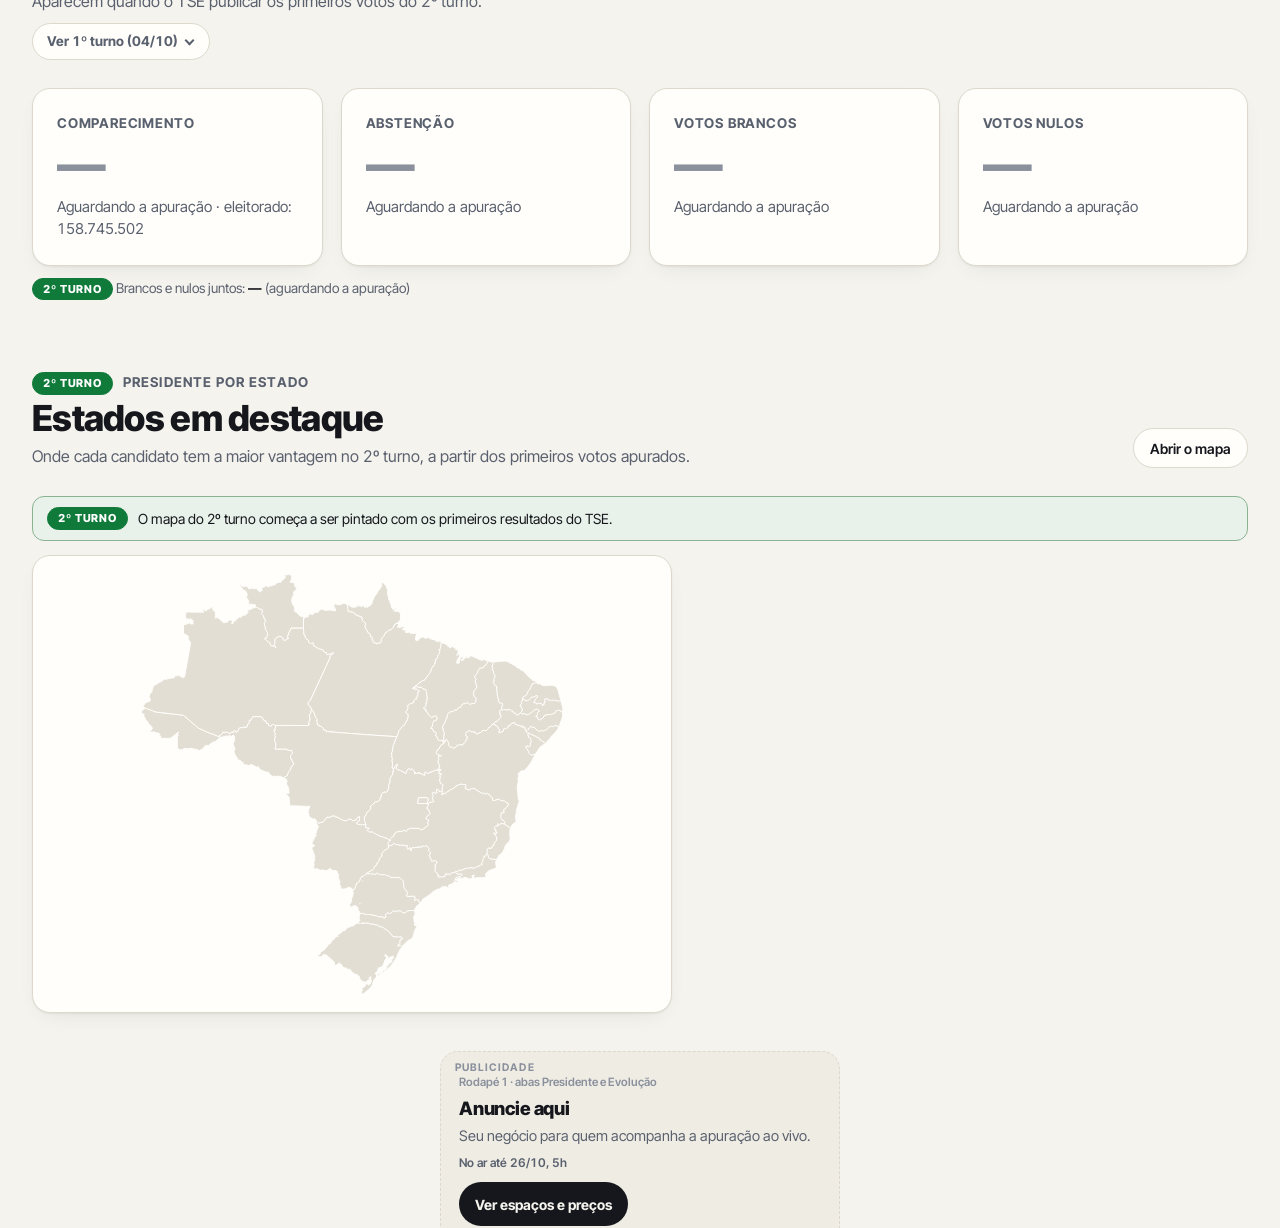
==== commit 1ebd4e75: "Anúncio Radar Serviços e carrossel" ====
--- a/index.html
+++ b/index.html
@@ -179,12 +179,12 @@
         </div>
       </div>
 
-      <details class="caixa-ref ref-hero" id="refHero" open>
+      <details class="caixa-ref ref-hero" id="refHero">
         <summary>
-          <span class="ref-tit"><span class="selo-t selo-1t">1º turno · 04/10</span> <b id="refTit">Como foi no 1º turno (04/10)</b></span>
-          <span class="ref-resumo" id="refResumo"></span>
+          <span class="ref-tit"><b id="refTit">Ver 1º turno (04/10)</b></span>
           <span class="ref-seta" aria-hidden="true"></span>
         </summary>
+        <p class="ref-cab"><span class="selo-t selo-1t">1º turno · 04/10</span> <span>Resultado final, só como referência.</span></p>
         <div class="ref-corpo">
           <div class="ref-cand c13"><span class="ref-nome">Lula</span><b id="ref13">—</b><small id="refv13"></small></div>
           <div class="ref-cand c22"><span class="ref-nome">Flávio Bolsonaro</span><b id="ref22">—</b><small id="refv22"></small></div>
@@ -195,13 +195,14 @@
     </div>
   </div>
 
-  <section class="secao" aria-labelledby="tituloNum">
+  <section class="secao" id="secNum" aria-labelledby="tituloNum">
     <div class="wrap">
       <header class="sec-cab">
         <div>
           <p class="sec-kicker"><span class="selo-t selo-2t g">2º turno</span> Brasil, presidente</p>
           <h2 id="tituloNum">Números gerais</h2>
-          <p class="sec-sub" id="numSub">Comparecimento e votos que não escolhem candidato. A linha “1º turno” de cada cartão é só referência.</p>
+          <p class="sec-sub" id="numSub">Comparecimento e votos que não escolhem candidato.</p>
+          <button type="button" class="btn-1t" id="btnNum1t" aria-expanded="false" hidden><span class="btn-1t-txt">Ver 1º turno (04/10)</span><span class="ref-seta" aria-hidden="true"></span></button>
         </div>
       </header>
       <div class="num-grade" id="numGrade"></div>
@@ -315,7 +316,7 @@
       <div>
         <p class="sec-kicker"><span class="selo-t selo-2t g">2º turno</span> Presidente · votos válidos</p>
         <h2 id="tituloEvo">Evolução da apuração</h2>
-        <p class="sec-sub">Como a votação de cada candidato no 2º turno muda conforme as urnas vão sendo apuradas. Cada ponto é uma totalização nova do TSE. Este gráfico é só do 2º turno: o 1º turno não aparece aqui.</p>
+        <p class="sec-sub">Como a votação de cada candidato no 2º turno muda conforme as urnas vão sendo apuradas. Cada ponto é uma totalização nova do TSE. Este gráfico é só do 2º turno.</p>
       </div>
     </header>
     <div class="evo-grade">
@@ -351,7 +352,7 @@
       <div>
         <p class="sec-kicker"><span class="selo-t selo-2t g">2º turno</span> Presidente · 27 estados e exterior</p>
         <h2 id="tituloEstados">Estado por estado</h2>
-        <p class="sec-sub">Cada estado tem duas partes: o <b>2º turno</b> (ao vivo, em destaque; mostra “—” até haver votos apurados) e, separado e em cinza, o <b>1º turno (04/10)</b>, só como referência.</p>
+        <p class="sec-sub">Resultado do <b>2º turno</b>, ao vivo, estado por estado. Mostra “—” até haver votos apurados.</p>
       </div>
     </header>
     <div class="controles">
@@ -364,6 +365,7 @@
         <button type="button" data-ord="eleitorado" aria-pressed="false">Eleitorado</button>
       </div>
       <label class="check"><input type="checkbox" id="chkRegiao"> <span>Agrupar por região</span></label>
+      <button type="button" class="btn-1t" id="btnEst1t" aria-pressed="false">Mostrar colunas do 1º turno</button>
     </div>
     <div class="controles controles-reg">
       <div class="chips" role="group" aria-label="Filtrar por região" id="ctlRegiao">
@@ -376,7 +378,7 @@
         <button type="button" data-reg="Exterior" aria-pressed="false">Exterior</button>
       </div>
     </div>
-    <p class="dica-ord" id="dicaOrd" hidden>Enquanto o 2º turno não tem votos, “Lula”, “Flávio” e “Maior vantagem” ordenam pelo 1º turno (04/10).</p>
+    <p class="dica-ord" id="dicaOrd" hidden></p>
     <p class="leg-ufs"><span class="selo-t selo-2t g">2º turno</span> em cima, ao vivo <span class="selo-t selo-1t">1º turno · 04/10</span> embaixo, só referência</p>
     <div class="uf-grupos" aria-hidden="true">
       <span class="g2"><span class="selo-t selo-2t g">2º turno</span></span><span class="g1"><span class="selo-t selo-1t">1º turno · 04/10</span></span>
@@ -395,7 +397,7 @@
       <div>
         <p class="sec-kicker"><span class="selo-t selo-2t g">2º turno</span> nos estados</p>
         <h2 id="tituloGov">Governadores</h2>
-        <p class="sec-sub">Seis estados têm disputa de governador no 2º turno. As cores só distinguem os dois candidatos de cada estado. Em cada cartão, o 2º turno vem em destaque; o 1º turno (04/10) fica na caixinha de baixo, só como referência.</p>
+        <p class="sec-sub">Seis estados têm disputa de governador no 2º turno. As cores só distinguem os dois candidatos de cada estado.</p>
       </div>
     </header>
     <div class="gov-grade" id="govGrade"></div>
@@ -431,7 +433,7 @@
   <div class="wrap">
     <p class="rodape-mini"><strong>Apuração ao vivo do 2º turno da eleição presidencial de 25/10/2026</strong>, com dados oficiais do TSE: resultado para presidente, votos por estado, mapa, exterior e os governadores de AM, RN, DF, ES, AC e TO.</p>
     <p><strong>Site independente, sem vínculo com o TSE ou qualquer campanha.</strong> Fonte: TSE (<a href="https://resultados.tse.jus.br" target="_blank" rel="noopener noreferrer">resultados.tse.jus.br</a>). Os dados oficiais são os do TSE.</p>
-    <p class="rodape-mini">Os dados são lidos direto do TSE pelo seu navegador, sem intermediários, e podem atrasar alguns minutos em relação ao site oficial. O selo “Eleito” só aparece quando o próprio TSE o marca. Percentuais são de votos válidos. O 1º turno (resultado final de 04/10/2026) aparece só como referência, sempre separado e marcado como “1º turno”. A aba Notícias lê o feed público da Agência Brasil; os demais veículos e o X abrem em outra página.</p>
+    <p class="rodape-mini">Os dados são lidos direto do TSE pelo seu navegador, sem intermediários, e podem atrasar alguns minutos em relação ao site oficial. O selo “Eleito” só aparece quando o próprio TSE o marca. Percentuais são de votos válidos. A aba Notícias lê o feed público da Agência Brasil; os demais veículos e o X abrem em outra página.</p>
   </div>
 </footer>
 
--- a/css/estilo.css
+++ b/css/estilo.css
@@ -751,10 +751,7 @@
 .ref-hero summary::-webkit-details-marker { display: none; }
 .ref-tit { display: inline-flex; align-items: center; gap: 4px 8px; flex-wrap: wrap; flex: 1 1 auto; min-width: 0; }
 .ref-tit b { color: var(--ink); font-weight: 700; }
-.ref-resumo { margin-left: auto; font-size: 13px; font-weight: 600; }
-.ref-hero[open] .ref-resumo { display: none; }
 .ref-seta { margin-left: auto; width: 8px; height: 8px; border-right: 2px solid currentColor; border-bottom: 2px solid currentColor; transform: rotate(45deg); transition: transform .2s; flex: none; margin-right: 4px; }
-.ref-resumo + .ref-seta { margin-left: 0; }
 .ref-hero[open] .ref-seta { transform: rotate(-135deg); }
 .ref-corpo { display: grid; grid-template-columns: minmax(0, 1fr) minmax(0, 1fr); grid-template-areas: "l f" "bar bar" "dif dif"; gap: 8px 16px; margin-top: 12px; }
 .ref-cand { display: flex; flex-direction: column; min-width: 0; }
@@ -823,3 +820,55 @@
 .uf-lbl { display: none; }
 @media (max-width: 899.98px) { .uf-lbl { display: inline; font-weight: 600; color: var(--muted); margin-right: 4px; font-size: 13px; } }
 @media (min-width: 900px) { .leg-ufs { display: none; } }
+
+
+/* =====================================================================
+   1º TURNO RECOLHIDO atrás de botões "Ver 1º turno": nada do 1º turno à vista sem um clique
+   ===================================================================== */
+.btn-1t, .ref-1t > summary, .gov-ref > summary, .ref-hero > summary {
+  display: inline-flex; align-items: center; gap: 8px; cursor: pointer; list-style: none;
+  border: 1px solid var(--line); background: var(--surface); color: var(--muted); border-radius: 999px;
+  padding: 7px 14px; min-height: 36px; font-size: 13.5px; font-weight: 700; font-family: inherit;
+}
+.btn-1t:hover, .ref-1t > summary:hover, .gov-ref > summary:hover, .ref-hero > summary:hover { border-color: var(--ink); color: var(--ink); }
+.ref-1t > summary::-webkit-details-marker, .gov-ref > summary::-webkit-details-marker, .ref-hero > summary::-webkit-details-marker { display: none; }
+.btn-1t[hidden] { display: none; }
+.btn-1t .ref-seta, .ref-1t > summary .ref-seta, .gov-ref > summary .ref-seta, .ref-hero > summary .ref-seta { margin: 0 2px 2px 0; width: 7px; height: 7px; }
+.btn-1t[aria-expanded="true"] .ref-seta { transform: rotate(-135deg); margin-bottom: -2px; }
+.ref-1t[open] > summary .ref-seta, .gov-ref[open] > summary .ref-seta { transform: rotate(-135deg); margin-bottom: -2px; }
+.ref-hero > summary .ref-tit { flex: none; }
+.ref-hero > summary .ref-tit b { color: inherit; }
+.ref-hero:not([open]), .ref-1t:not([open]), .gov-ref:not([open]) { background: none; border: 0; padding: 0; }
+.ref-hero { margin-top: 18px; }
+.ref-1t[open], .gov-ref[open] { padding: 10px 12px 12px; }
+.ref-1t[open] > summary, .gov-ref[open] > summary { margin-bottom: 8px; }
+.ref-1t, .gov-ref { margin-top: 14px; }
+.ref-cab { margin: 12px 0 0; display: flex; align-items: center; flex-wrap: wrap; gap: 4px 10px; font-size: 13px; }
+.sec-cab .btn-1t { margin-top: 10px; }
+.controles .btn-1t { margin-left: auto; }
+.faixa-turno .btn-1t { margin-left: auto; background: var(--surface); }
+.dest-grade[data-turno="sem"] { grid-template-columns: minmax(0, 1fr); max-width: 640px; }
+
+/* números gerais: 1º turno só depois do botão */
+#secNum:not(.ver1t) .num-ref, #secNum:not(.ver1t) .nota-ref { display: none; }
+
+/* aba Estados: colunas do 1º turno escondidas até o botão */
+#painel-estados:not(.ver1t) .uf-ref, #painel-estados:not(.ver1t) .uf-grupos, #painel-estados:not(.ver1t) .leg-ufs,
+#painel-estados:not(.ver1t) .uf-cab .c1 { display: none; }
+#painel-estados:not(.ver1t) .uf-grupos .g1 { display: none; }
+@media (max-width: 899.98px) {
+  #painel-estados:not(.ver1t) .ufs li.uf { grid-template-areas: "nome nome marg" "barra barra barra" "l13 l22 apur"; }
+}
+@media (min-width: 900px) {
+  #painel-estados:not(.ver1t) .uf-cab, #painel-estados:not(.ver1t) .ufs li.uf { grid-template-columns: minmax(120px, 1.3fr) minmax(100px, 2fr) 80px 80px 100px 70px; }
+  #painel-estados:not(.ver1t) .ufs li.uf { grid-template-areas: "nome barra l13 l22 marg apur"; }
+}
+@media (min-width: 1024px) {
+  #painel-estados:not(.ver1t) .uf-cab, #painel-estados:not(.ver1t) .ufs li.uf { grid-template-columns: minmax(130px, 1.2fr) minmax(110px, 1.5fr) 92px 92px 124px 84px; }
+}
+@media (min-width: 1280px) {
+  #painel-estados:not(.ver1t) .uf-cab, #painel-estados:not(.ver1t) .ufs li.uf { grid-template-columns: minmax(160px, 1.3fr) minmax(160px, 2fr) 104px 104px 130px 90px; }
+}
+@media (min-width: 1440px) {
+  #painel-estados:not(.ver1t) .uf-cab, #painel-estados:not(.ver1t) .ufs li.uf { grid-template-columns: minmax(180px, 1.2fr) minmax(180px, 2fr) 118px 118px 150px 100px; }
+}
--- a/css/anuncios.css
+++ b/css/anuncios.css
@@ -104,3 +104,46 @@
 .comp-lista { display: grid; grid-template-columns: 1fr 1fr; gap: 8px; }
 .comp-link { display: inline-flex; align-items: center; justify-content: center; text-decoration: none; }
 .comp-copiar { grid-column: 1 / -1; }
+
+/* anúncio "banner": a imagem inteira é o link (js/anuncios.js htmlBanner) */
+.anuncio-banner { display: grid; gap: 8px; justify-items: start; }
+.anuncio-banner-link { display: block; width: 100%; border-radius: 14px; overflow: hidden; line-height: 0; background: var(--surface); }
+.anuncio-banner-link:hover { opacity: .95; }
+.anuncio-banner-img { display: block; width: 100%; height: auto; border-radius: 14px; }
+.anuncio-banner .anuncio-regra { display: block; margin: 0; }
+
+/* faixa principal com 2+ quadros: no celular (ou com "reduzir movimento") um por vez, sem esteira */
+.anuncio-grupo-copia { display: none; }
+.anuncio-num { display: none; }
+@media (min-width: 1024px) {
+  .anuncio-faixa .anuncio-caixa.anuncio-caixa-banner,
+  .anuncio-faixa .anuncio-caixa.anuncio-caixa-larga { max-width: 760px; }
+}
+
+/* computador, com movimento permitido: esteira contínua da direita para a esquerda (~40 px/s) */
+@media (min-width: 1024px) and (prefers-reduced-motion: no-preference) {
+  .anuncio-faixa .anuncio-caixa.anuncio-caixa-larga { max-width: none; }
+  .anuncio-esteira { overflow: hidden; -webkit-mask-image: linear-gradient(90deg, transparent, #000 28px, #000 calc(100% - 28px), transparent);
+    mask-image: linear-gradient(90deg, transparent, #000 28px, #000 calc(100% - 28px), transparent); }
+  .anuncio-esteira .anuncio-trilho { display: flex; align-items: center; width: max-content;
+    animation: anuncio-esteira var(--esteira-dur, 30s) linear infinite; will-change: transform; }
+  .anuncio-esteira:hover .anuncio-trilho { animation-play-state: paused; }
+  .anuncio-esteira .anuncio-grupo-copia { display: flex; align-items: center; }
+  .anuncio-esteira .anuncio-slide { display: block; flex: none; width: 600px; margin-right: 24px; animation: none; }
+  .anuncio-esteira .anuncio-pontos { display: none; }
+  .anuncio-esteira .anuncio-trilho, .anuncio-esteira .anuncio-grupo-copia { align-items: flex-start; }
+  /* quadro "Anuncie aqui" no formato do banner (600 x 150), para a fila ficar uniforme */
+  .anuncio-esteira .anuncio-convite { box-sizing: border-box; width: 600px; height: 150px; padding: 12px 16px; gap: 0 14px;
+    grid-template-columns: minmax(0, 1fr) auto; grid-template-rows: auto auto auto; align-content: center; justify-items: start;
+    border: 1.5px solid var(--line); border-radius: 14px; background: var(--surface); }
+  .anuncio-esteira .anuncio-convite .anuncio-txt { grid-column: 1; grid-row: 1 / 4; align-self: center; }
+  .anuncio-esteira .anuncio-convite .anuncio-txt strong { font-size: 1.3rem; }
+  .anuncio-esteira .anuncio-convite .anuncio-txt span { font-size: 13.5px; line-height: 1.3; display: block; }
+  .anuncio-esteira .anuncio-convite .vis-contagem { margin-top: 4px; font-size: 12.5px; }
+  .anuncio-esteira .anuncio-convite .anuncio-prazo { margin-top: 3px; font-size: 11.5px; }
+  .anuncio-esteira .anuncio-convite .anuncio-btn { grid-column: 2; grid-row: 1; align-self: end; min-height: 38px; padding: 0 14px; font-size: 13px; }
+  .anuncio-esteira .anuncio-convite .anuncio-mail { grid-column: 2; grid-row: 2; align-self: center; margin-top: 6px; font-size: 12px; }
+  .anuncio-esteira .anuncio-convite .anuncio-regra { grid-column: 2; grid-row: 3; align-self: start; max-width: 190px; font-size: 10.5px; line-height: 1.25; margin-top: 4px; }
+  .anuncio-esteira .anuncio-num { display: block; margin-top: 3px; font-size: 10.5px; font-weight: 600; letter-spacing: .04em; text-transform: uppercase; color: var(--faint); }
+  @keyframes anuncio-esteira { from { transform: translateX(0); } to { transform: translateX(calc(-100% / 3)); } }
+}
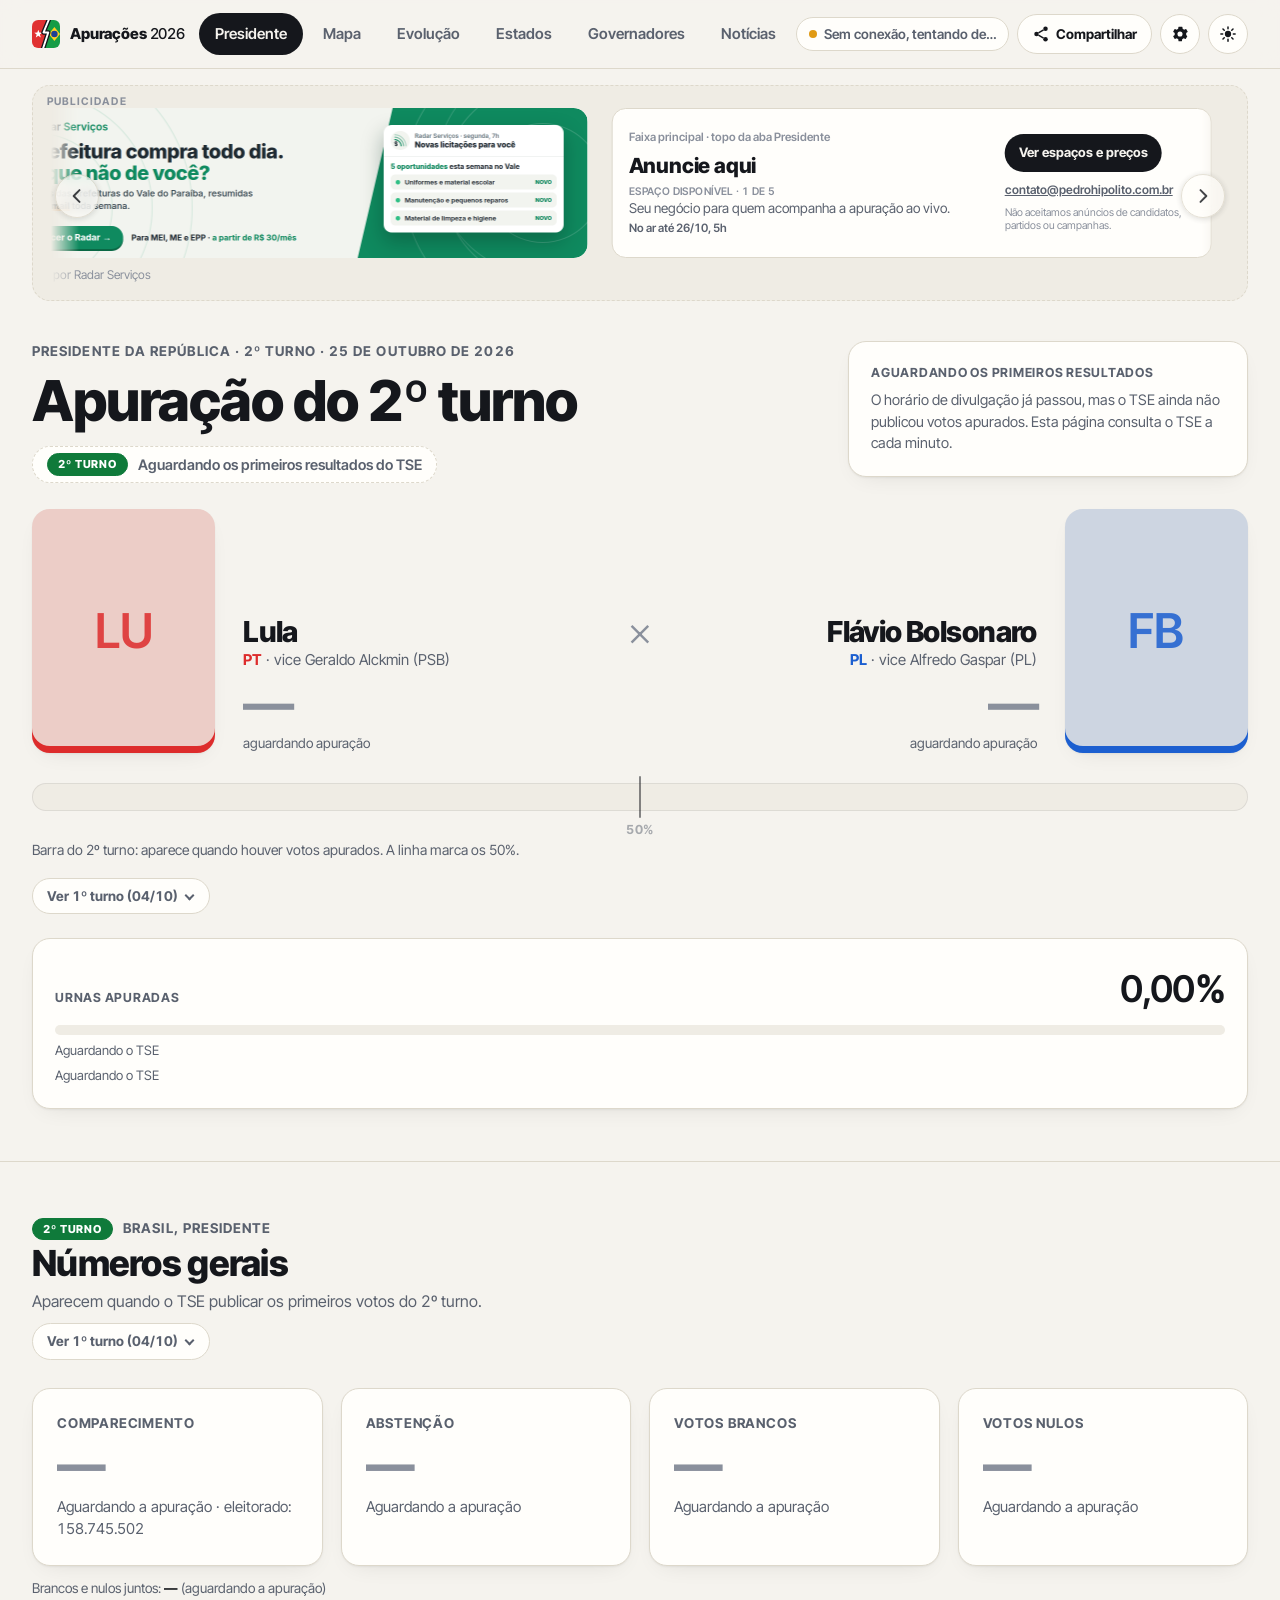
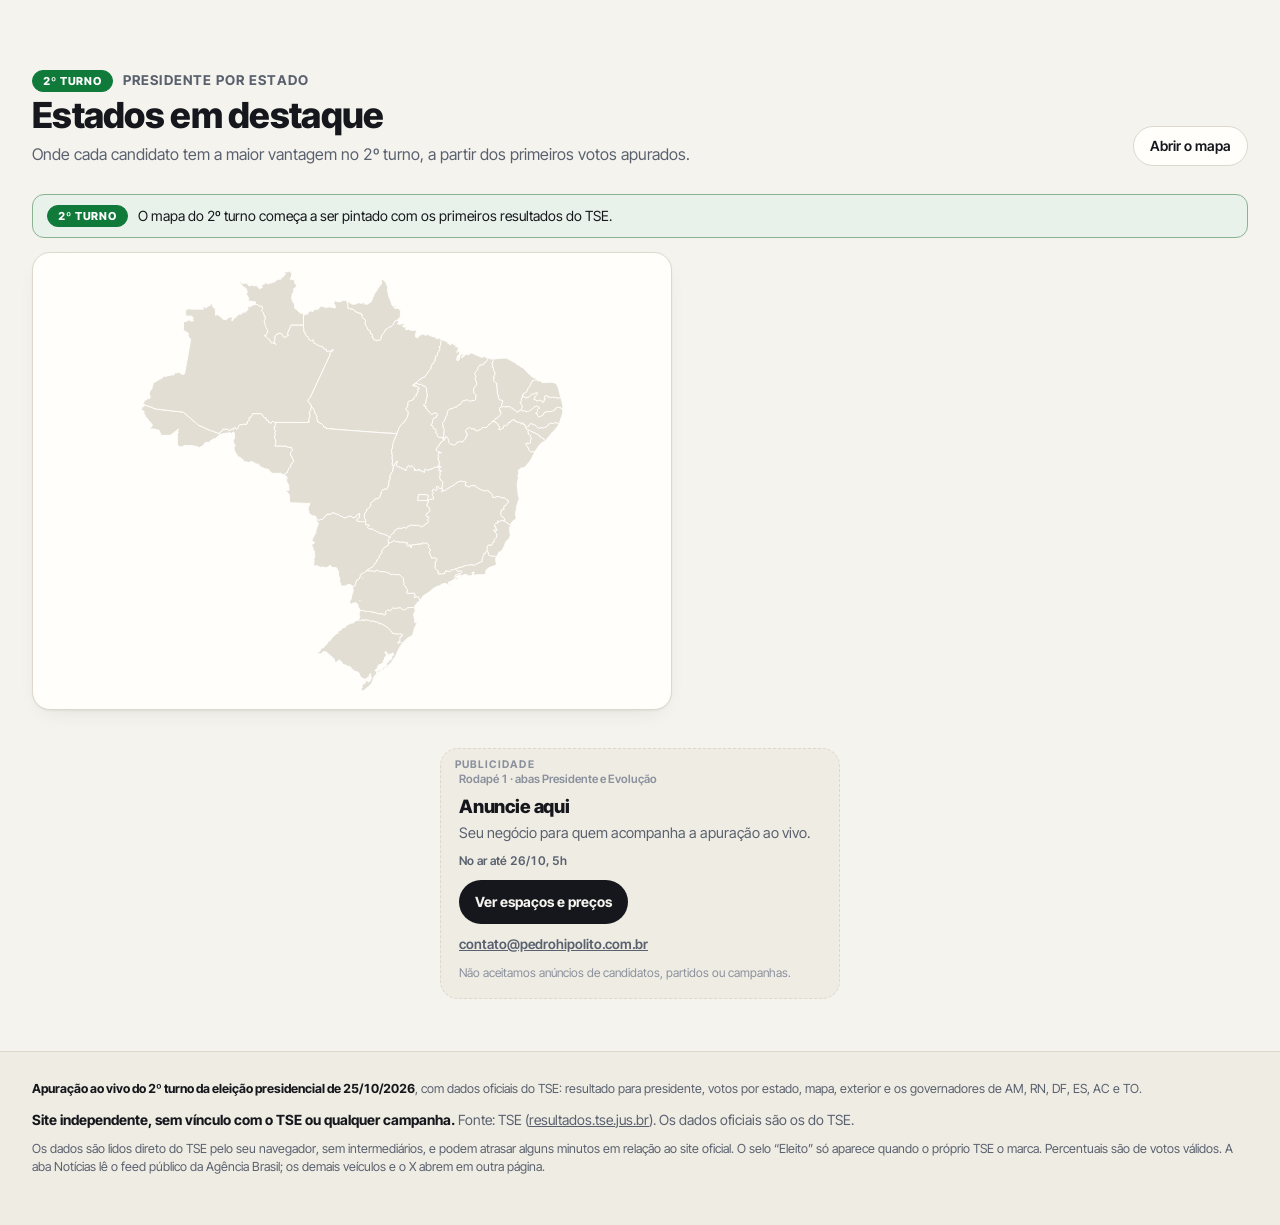
==== commit c1ab9366: "Ajustes no site; sem Ao vivo no topo" ====
--- a/index.html
+++ b/index.html
@@ -70,6 +70,7 @@
 </script>
 <link rel="stylesheet" href="css/estilo.css">
 <link rel="stylesheet" href="css/anuncios.css">
+<link rel="stylesheet" href="css/ajustes-site.css">
 </head>
 <body>
 
@@ -454,6 +455,7 @@
 <script src="js/apoio.js"></script>
 <script src="js/compartilhar.js"></script>
 <script src="js/baixar-app.js"></script>
+<script src="js/ajustes-site.js"></script>
 <script src="js/anuncios.js"></script>
 </body>
 </html>
--- a/css/estilo.css
+++ b/css/estilo.css
@@ -690,7 +690,7 @@
   .status span { max-width: 28vw; }
 }
 /* selo do topo: só aparece quando diz algo útil (ao vivo, sem conexão, demonstração) */
-.status[data-estado="ok"], .status[data-estado="conectando"] { display: none; }
+.status[data-estado="ok"], .status[data-estado="conectando"], .status[data-estado="vivo"] { display: none; }
 
 
 /* =====================================================================
--- a/css/anuncios.css
+++ b/css/anuncios.css
@@ -72,14 +72,27 @@
 .btn-baixar { color: var(--ink); text-decoration: none; }
 #anuncio-presidente { padding: 16px 0 0; }
 
-/* vários anúncios no mesmo espaço: um por vez, revezando (js/anuncios.js girar) */
+/* vários anúncios no mesmo espaço: um por vez, revezando (js/anuncios.js girar), com setas, pontinhos
+ * clicáveis e swipe no toque */
 .anuncio-slide { display: none; }
 .anuncio-slide.ativo { display: block; animation: anuncio-entra .45s ease; }
 @keyframes anuncio-entra { from { opacity: 0; transform: translateY(4px); } to { opacity: 1; transform: none; } }
 @media (prefers-reduced-motion: reduce) { .anuncio-slide.ativo { animation: none; } }
-.anuncio-pontos { display: flex; gap: 6px; justify-content: center; margin-top: 12px; }
-.anuncio-pontos i { width: 7px; height: 7px; border-radius: 50%; background: var(--line); }
-.anuncio-pontos i.ativo { background: var(--muted); }
+.anuncio-carrossel { touch-action: pan-y; -webkit-user-select: none; user-select: none; }
+.anuncio-carrossel a, .anuncio-carrossel img { -webkit-user-drag: none; }
+.anuncio-nav { display: flex; align-items: center; justify-content: center; gap: 2px; margin-top: 8px; }
+.anuncio-pontos { display: flex; justify-content: center; }
+.anuncio-ponto { position: relative; width: 32px; height: 44px; padding: 0; border: 0; background: transparent; cursor: pointer; }
+.anuncio-ponto::before { content: ""; position: absolute; top: 50%; left: 50%; width: 8px; height: 8px; margin: -4px 0 0 -4px;
+  border-radius: 50%; background: var(--line); transition: background .2s, transform .2s; }
+.anuncio-ponto:hover::before { background: var(--faint); }
+.anuncio-ponto.ativo::before { background: var(--muted); transform: scale(1.25); }
+.anuncio-seta { display: grid; place-items: center; flex: none; width: 44px; height: 44px; padding: 0; border-radius: 50%;
+  border: 1px solid var(--line); background: var(--surface); color: var(--muted); cursor: pointer; }
+.anuncio-seta:hover { color: var(--ink); background: var(--surface-2); }
+.anuncio-seta:active { transform: scale(.94); }
+.anuncio-seta:focus-visible, .anuncio-ponto:focus-visible { outline: 2.5px solid var(--ink); outline-offset: 2px; }
+.anuncio-janela { min-width: 0; }
 
 /* contagem de visitantes dentro das caixas "Anuncie aqui" e na página Anuncie (js/visitantes.js) */
 .vis-contagem { display: flex; align-items: center; gap: 8px; margin: 8px 0 0; font-size: 14px; color: var(--muted); }
@@ -120,18 +133,25 @@
   .anuncio-faixa .anuncio-caixa.anuncio-caixa-larga { max-width: 760px; }
 }
 
-/* computador, com movimento permitido: esteira contínua da direita para a esquerda (~40 px/s) */
+/* computador, com movimento permitido: esteira contínua da direita para a esquerda (~40 px/s), movida
+ * por js/anuncios.js (moverEsteiras); as setas ficam sobrepostas às laterais da faixa */
 @media (min-width: 1024px) and (prefers-reduced-motion: no-preference) {
   .anuncio-faixa .anuncio-caixa.anuncio-caixa-larga { max-width: none; }
-  .anuncio-esteira { overflow: hidden; -webkit-mask-image: linear-gradient(90deg, transparent, #000 28px, #000 calc(100% - 28px), transparent);
+  .anuncio-esteira { position: relative; }
+  .anuncio-esteira .anuncio-janela { overflow: hidden; -webkit-mask-image: linear-gradient(90deg, transparent, #000 28px, #000 calc(100% - 28px), transparent);
     mask-image: linear-gradient(90deg, transparent, #000 28px, #000 calc(100% - 28px), transparent); }
-  .anuncio-esteira .anuncio-trilho { display: flex; align-items: center; width: max-content;
-    animation: anuncio-esteira var(--esteira-dur, 30s) linear infinite; will-change: transform; }
-  .anuncio-esteira:hover .anuncio-trilho { animation-play-state: paused; }
-  .anuncio-esteira .anuncio-grupo-copia { display: flex; align-items: center; }
+  .anuncio-esteira .anuncio-trilho { display: flex; align-items: flex-start; width: max-content; will-change: transform; }
+  .anuncio-esteira .anuncio-grupo-copia { display: flex; align-items: flex-start; }
   .anuncio-esteira .anuncio-slide { display: block; flex: none; width: 600px; margin-right: 24px; animation: none; }
   .anuncio-esteira .anuncio-pontos { display: none; }
-  .anuncio-esteira .anuncio-trilho, .anuncio-esteira .anuncio-grupo-copia { align-items: flex-start; }
+  .anuncio-esteira .anuncio-nav { position: absolute; inset: 0; margin: 0; padding: 0 4px; justify-content: space-between; pointer-events: none; }
+  .anuncio-esteira .anuncio-seta { pointer-events: auto; width: 44px; height: 44px; color: var(--ink);
+    background: var(--surface); background: color-mix(in srgb, var(--surface) 72%, transparent);
+    -webkit-backdrop-filter: blur(6px); backdrop-filter: blur(6px); box-shadow: 0 1px 6px rgba(0, 0, 0, .18);
+    opacity: .8; transition: opacity .2s, background .2s; }
+  .anuncio-esteira:hover .anuncio-seta, .anuncio-esteira .anuncio-seta:focus-visible { opacity: 1; }
+  .anuncio-esteira .anuncio-seta:hover { background: var(--surface); }
+
   /* quadro "Anuncie aqui" no formato do banner (600 x 150), para a fila ficar uniforme */
   .anuncio-esteira .anuncio-convite { box-sizing: border-box; width: 600px; height: 150px; padding: 12px 16px; gap: 0 14px;
     grid-template-columns: minmax(0, 1fr) auto; grid-template-rows: auto auto auto; align-content: center; justify-items: start;
@@ -145,5 +165,11 @@
   .anuncio-esteira .anuncio-convite .anuncio-mail { grid-column: 2; grid-row: 2; align-self: center; margin-top: 6px; font-size: 12px; }
   .anuncio-esteira .anuncio-convite .anuncio-regra { grid-column: 2; grid-row: 3; align-self: start; max-width: 190px; font-size: 10.5px; line-height: 1.25; margin-top: 4px; }
   .anuncio-esteira .anuncio-num { display: block; margin-top: 3px; font-size: 10.5px; font-weight: 600; letter-spacing: .04em; text-transform: uppercase; color: var(--faint); }
-  @keyframes anuncio-esteira { from { transform: translateX(0); } to { transform: translateX(calc(-100% / 3)); } }
 }
+
+/* celular: troca de anúncio só deslizando (sem setas; os pontinhos ficam como indicação) */
+@media (max-width: 1023.98px) {
+  .anuncio-carrossel .anuncio-seta { display: none; }
+}
+/* bolinha verde dentro da frase, logo antes do "no site agora" */
+.vis-contagem span i { display: inline-block; vertical-align: middle; margin: -2px 5px 0 1px; }
--- a/css/ajustes-site.css
+++ b/css/ajustes-site.css
@@ -0,0 +1,22 @@
+/* ajustes do site (js/ajustes-site.js) */
+.ajs-dialogo { width: min(440px, calc(100vw - 32px)); }
+.ajs-dialogo .apoio-cx { gap: 4px; }
+.ajs-dialogo .apoio-cx h2 { margin-bottom: 6px; }
+.ajs-linha { position: relative; display: flex; align-items: center; justify-content: space-between; gap: 16px; padding: 14px 0;
+  border-top: 1px solid var(--line); cursor: pointer; min-height: 56px; }
+.ajs-linha:first-of-type { border-top: 0; }
+.ajs-txt b { display: block; font-size: 16px; color: var(--ink); }
+.ajs-txt small { display: block; color: var(--muted); font-size: 13.5px; margin-top: 2px; line-height: 1.35; }
+.ajs-linha input { position: absolute; opacity: 0; width: 52px; height: 32px; right: 0; margin: 0; cursor: pointer; }
+.ajs-chave { flex: none; width: 52px; height: 32px; border-radius: 99px; background: var(--outros); position: relative; transition: background .2s; }
+.ajs-chave::after { content: ""; position: absolute; top: 3px; left: 3px; width: 26px; height: 26px; border-radius: 50%; background: #fff;
+  box-shadow: 0 1px 3px rgba(0, 0, 0, .3); transition: transform .2s; }
+.ajs-linha input:checked + .ajs-chave { background: #1fa855; }
+.ajs-linha input:checked + .ajs-chave::after { transform: translateX(20px); }
+.ajs-linha input:focus-visible + .ajs-chave { outline: 2px solid var(--c22); outline-offset: 2px; }
+.ajs-linha.desativado { opacity: .55; cursor: not-allowed; }
+.ajs-linha.desativado input { cursor: not-allowed; }
+.ajs-msg { min-height: 0; font-size: 13.5px !important; color: var(--ink) !important; }
+.ajs-msg:empty { display: none; }
+.ajs-baixar { display: inline-flex; align-items: center; justify-content: center; gap: 8px; text-decoration: none; margin-top: 8px; }
+.ajs-dialogo .apoio-nota { margin-top: 8px; padding-top: 12px; border-top: 1px solid var(--line); }
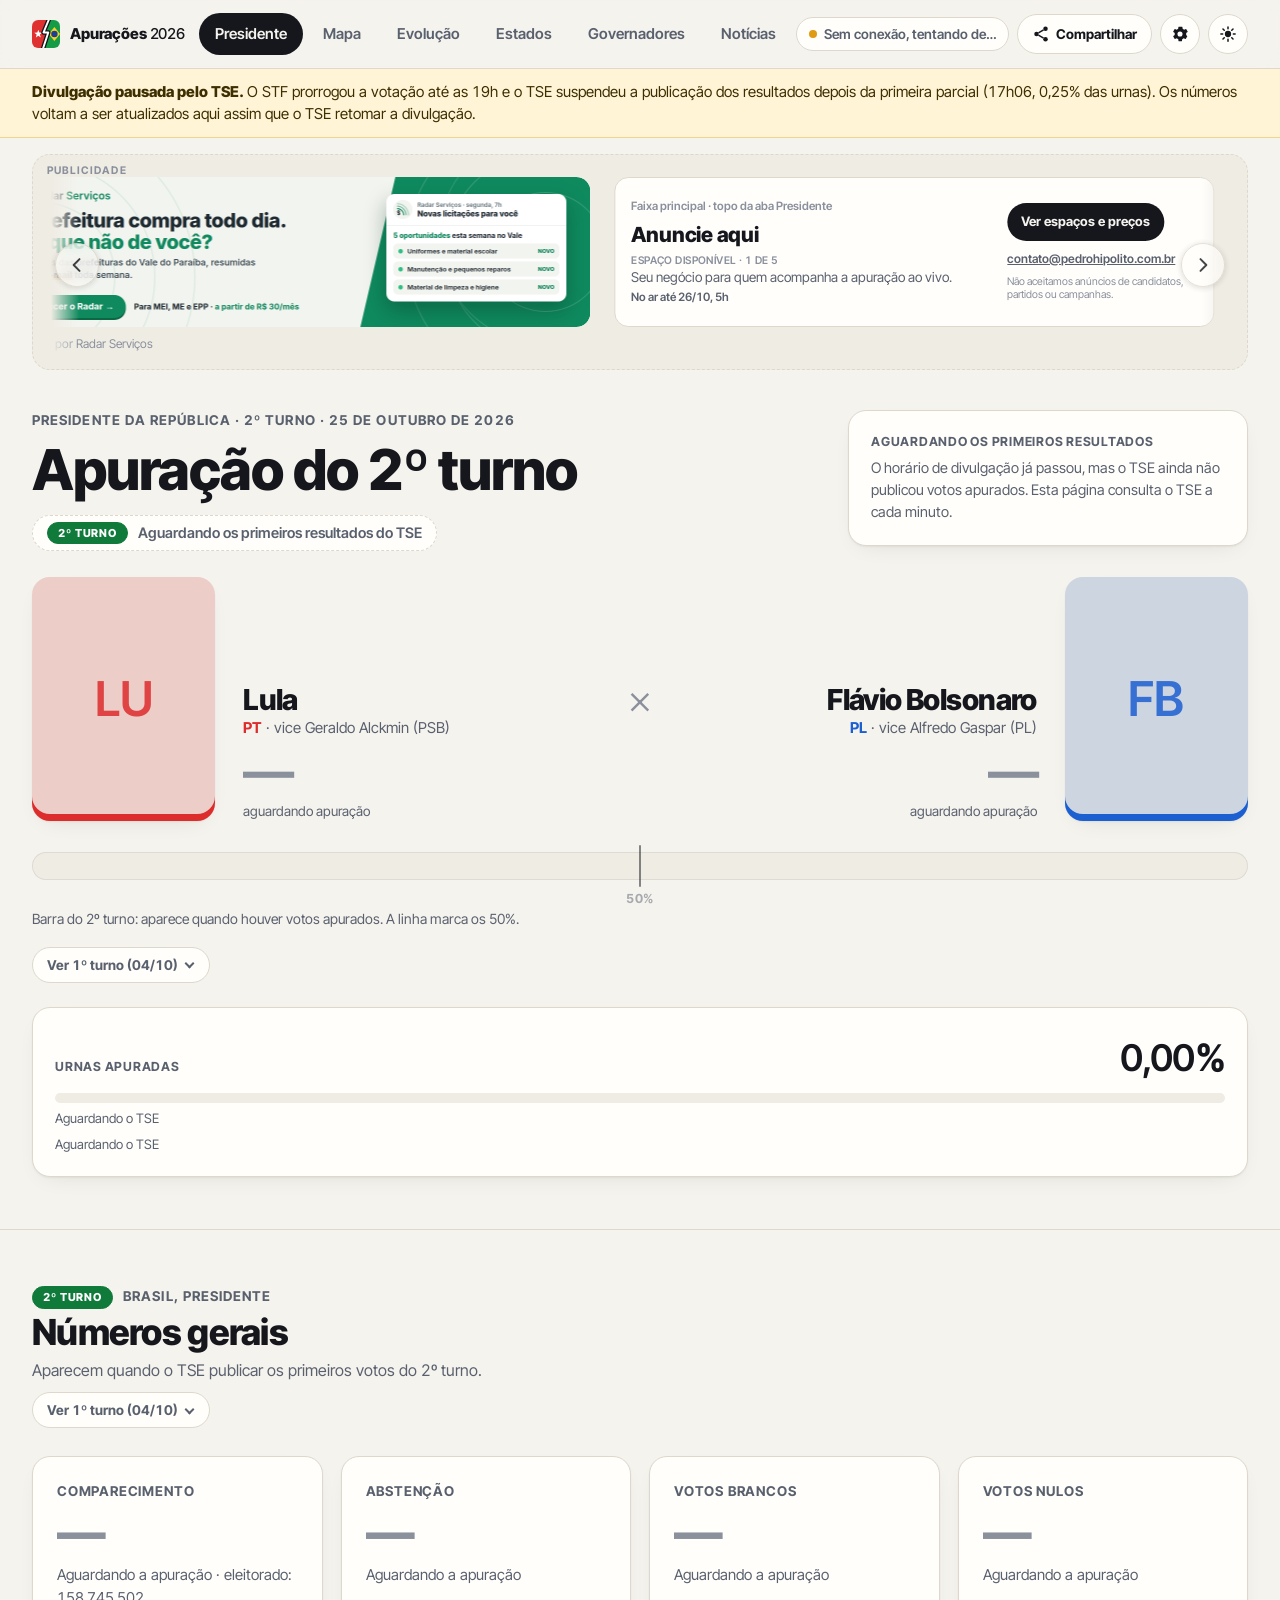
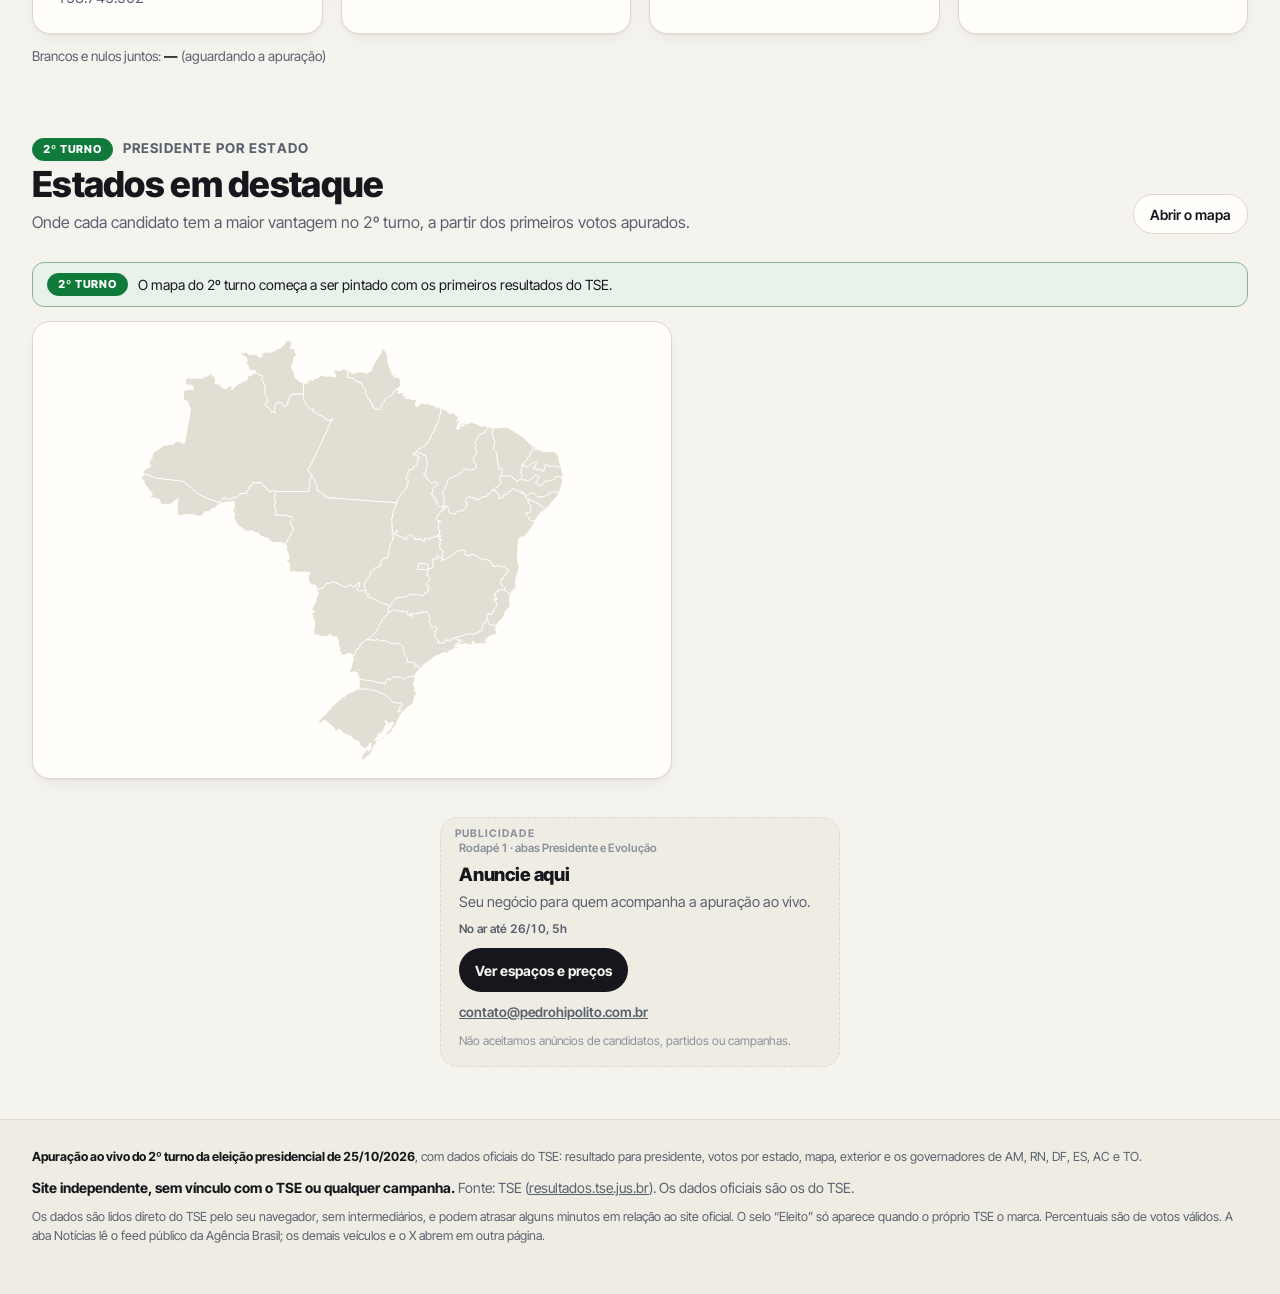
==== commit c1ce0fe4: "Aviso: TSE pausou a divulgação" ====
--- a/index.html
+++ b/index.html
@@ -456,6 +456,7 @@
 <script src="js/compartilhar.js"></script>
 <script src="js/baixar-app.js"></script>
 <script src="js/ajustes-site.js"></script>
+<script src="js/aviso.js"></script>
 <script src="js/anuncios.js"></script>
 </body>
 </html>
--- a/css/anuncios.css
+++ b/css/anuncios.css
@@ -173,3 +173,9 @@
 }
 /* bolinha verde dentro da frase, logo antes do "no site agora" */
 .vis-contagem span i { display: inline-block; vertical-align: middle; margin: -2px 5px 0 1px; }
+
+/* faixa de aviso geral (js/aviso.js) */
+.aviso-geral { background: #fff4d6; border-bottom: 1px solid #f0d58a; color: #3d2f00; }
+.aviso-geral .wrap { padding-top: 12px; padding-bottom: 12px; font-size: 15px; line-height: 1.45; }
+.aviso-geral strong { font-weight: 800; }
+:root[data-theme="dark"] .aviso-geral { background: #3a2f0d; border-color: #6b5612; color: #ffe9a8; }
